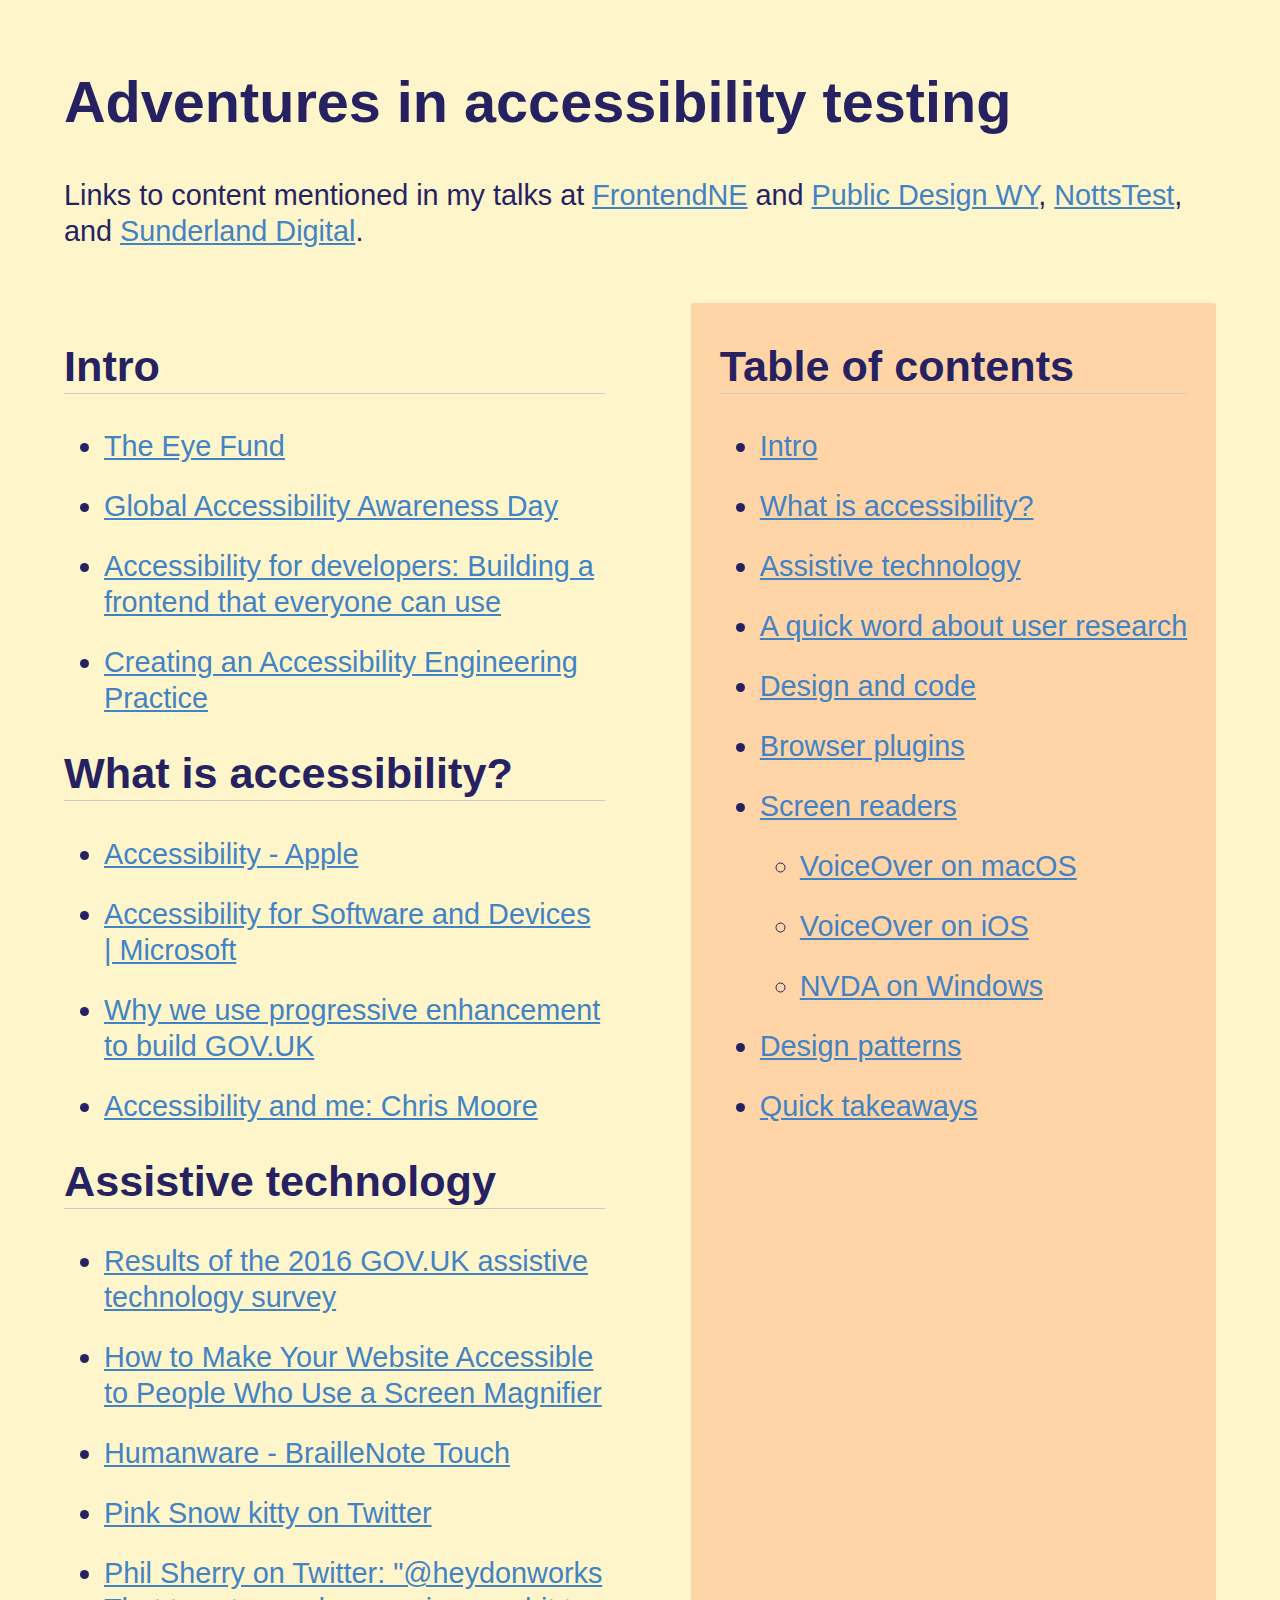
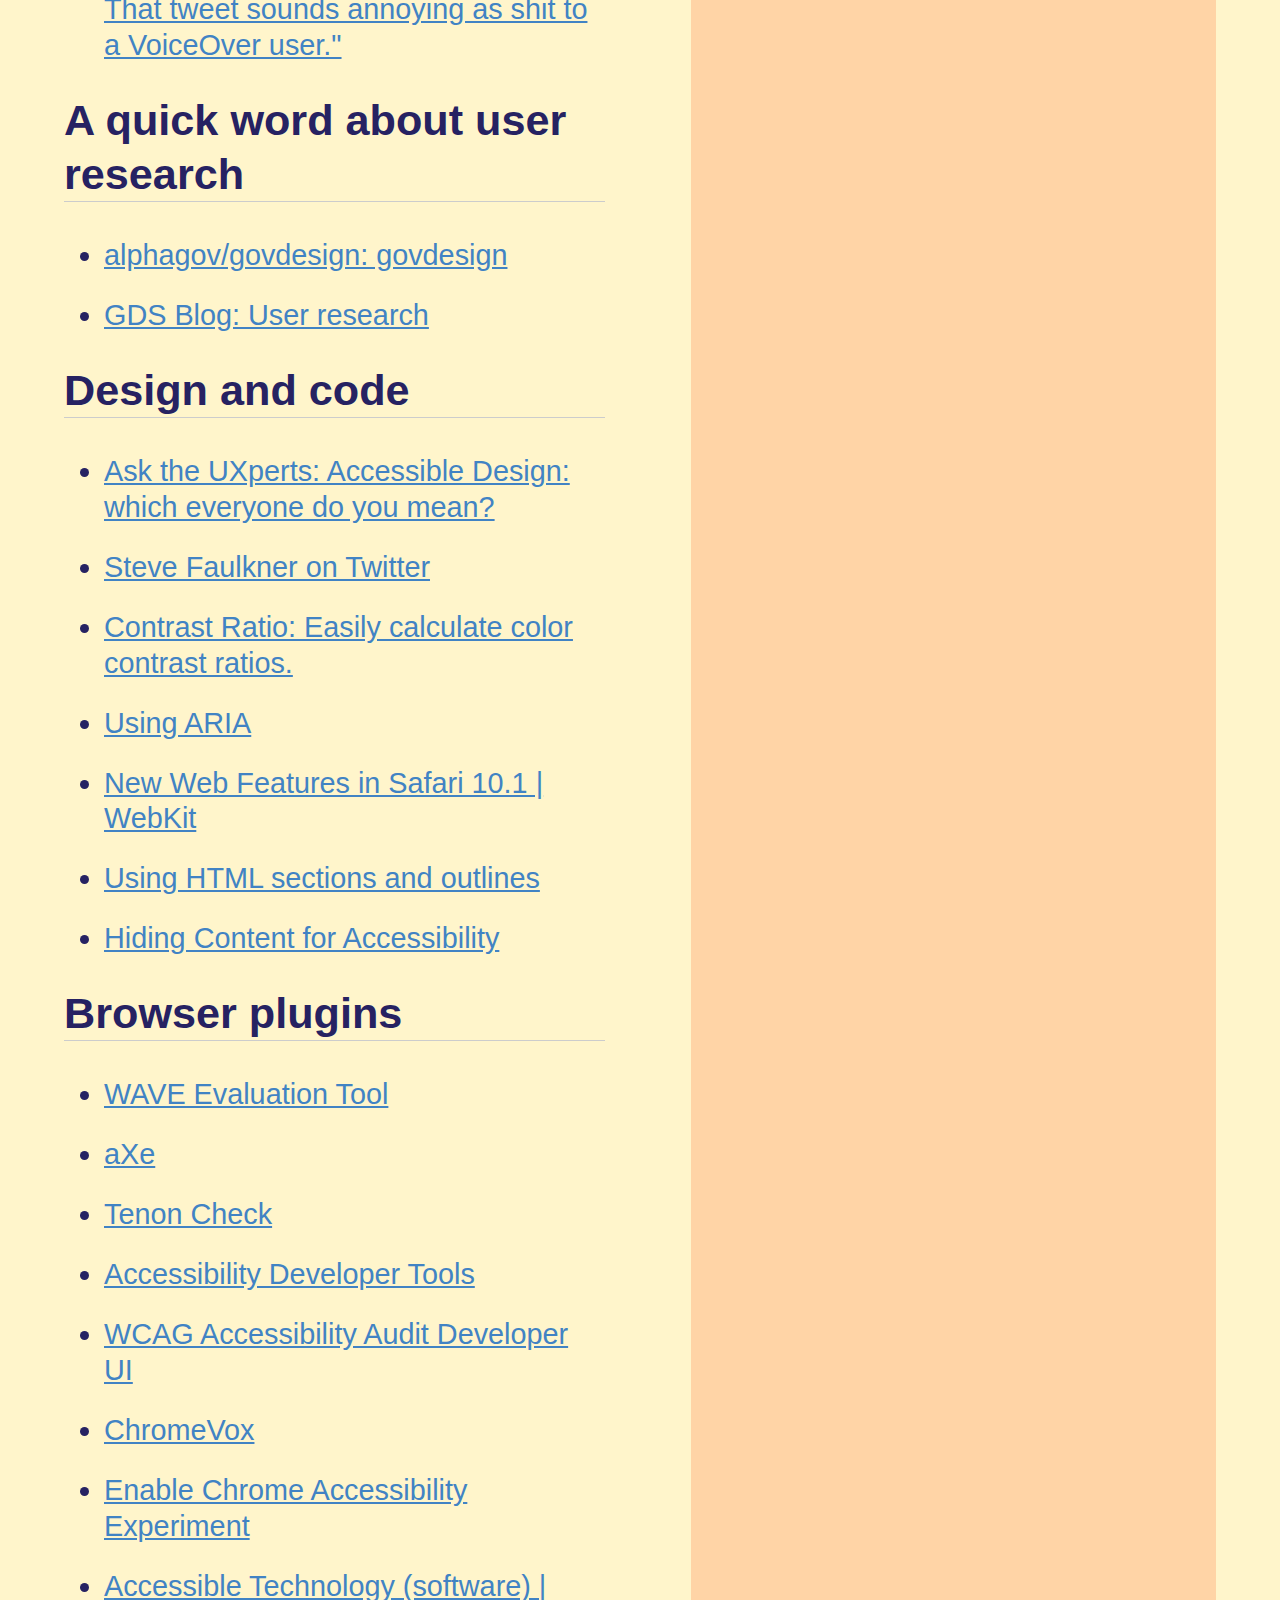
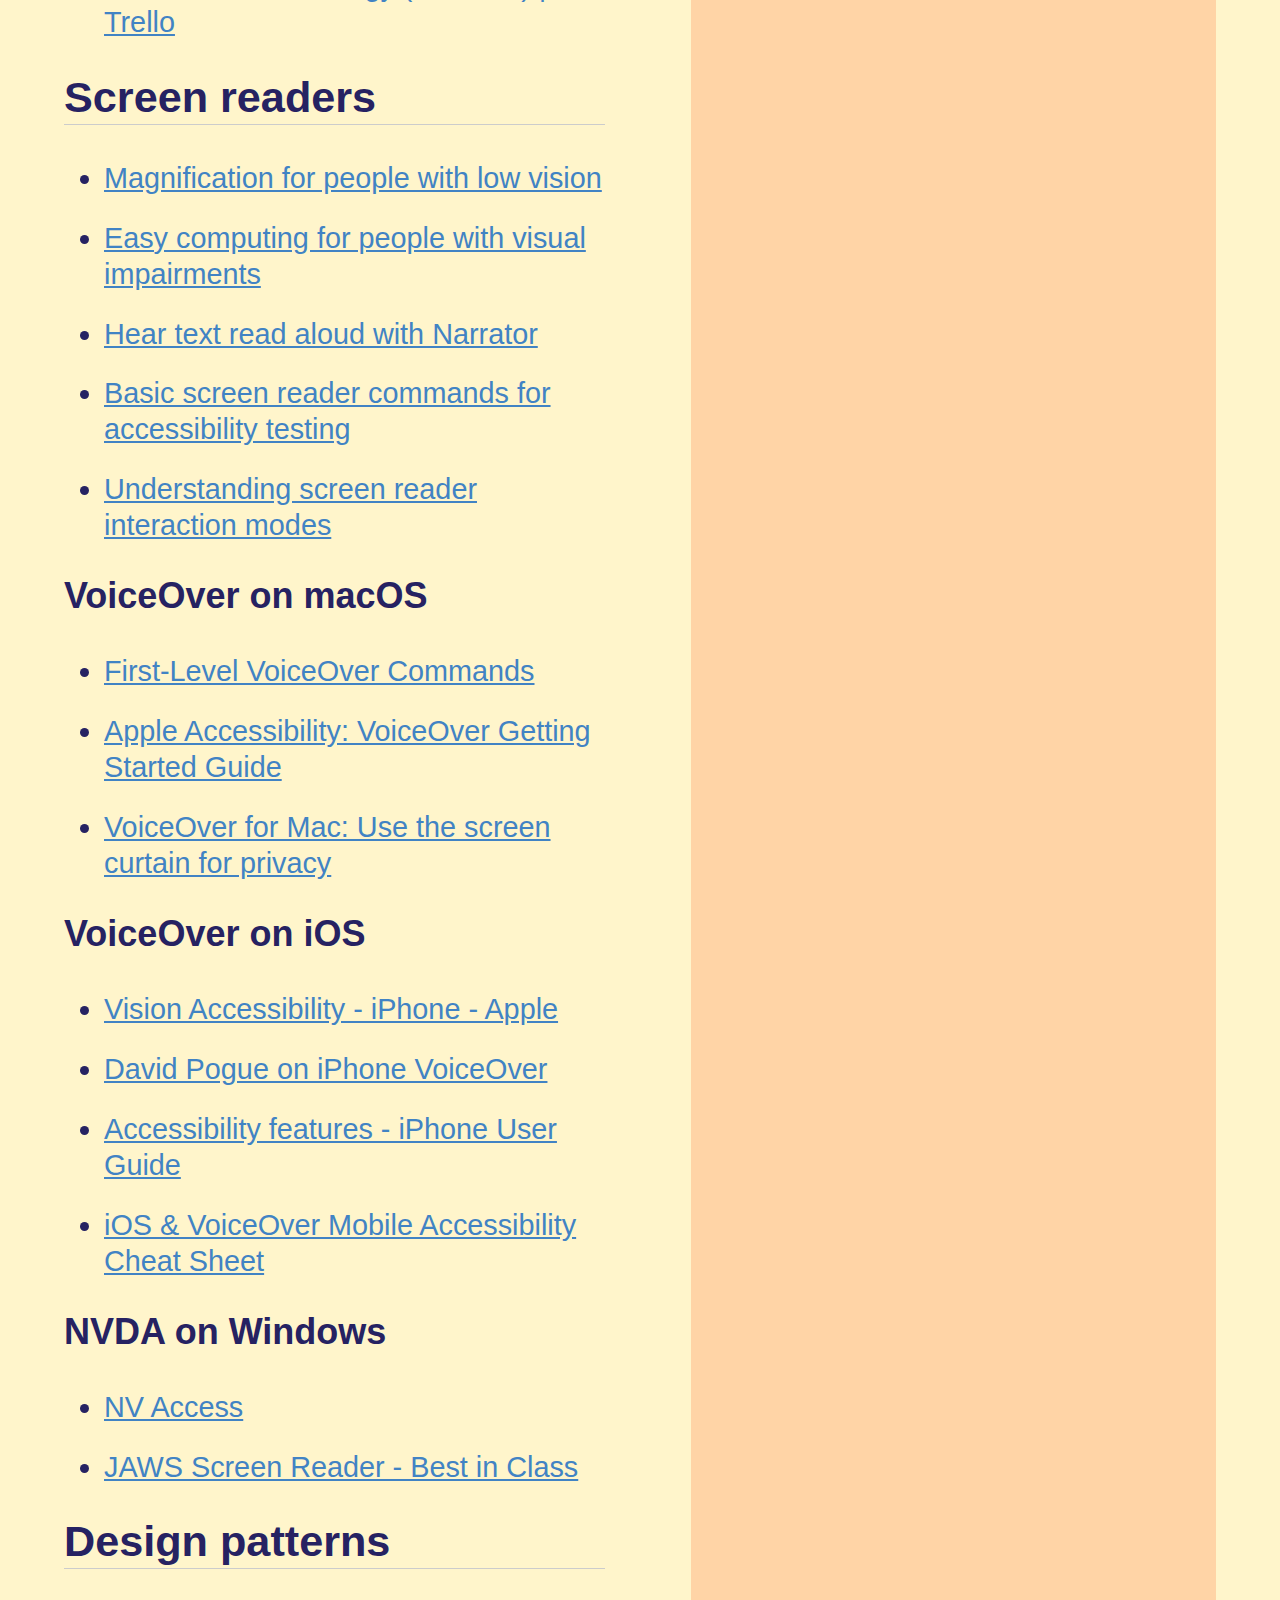
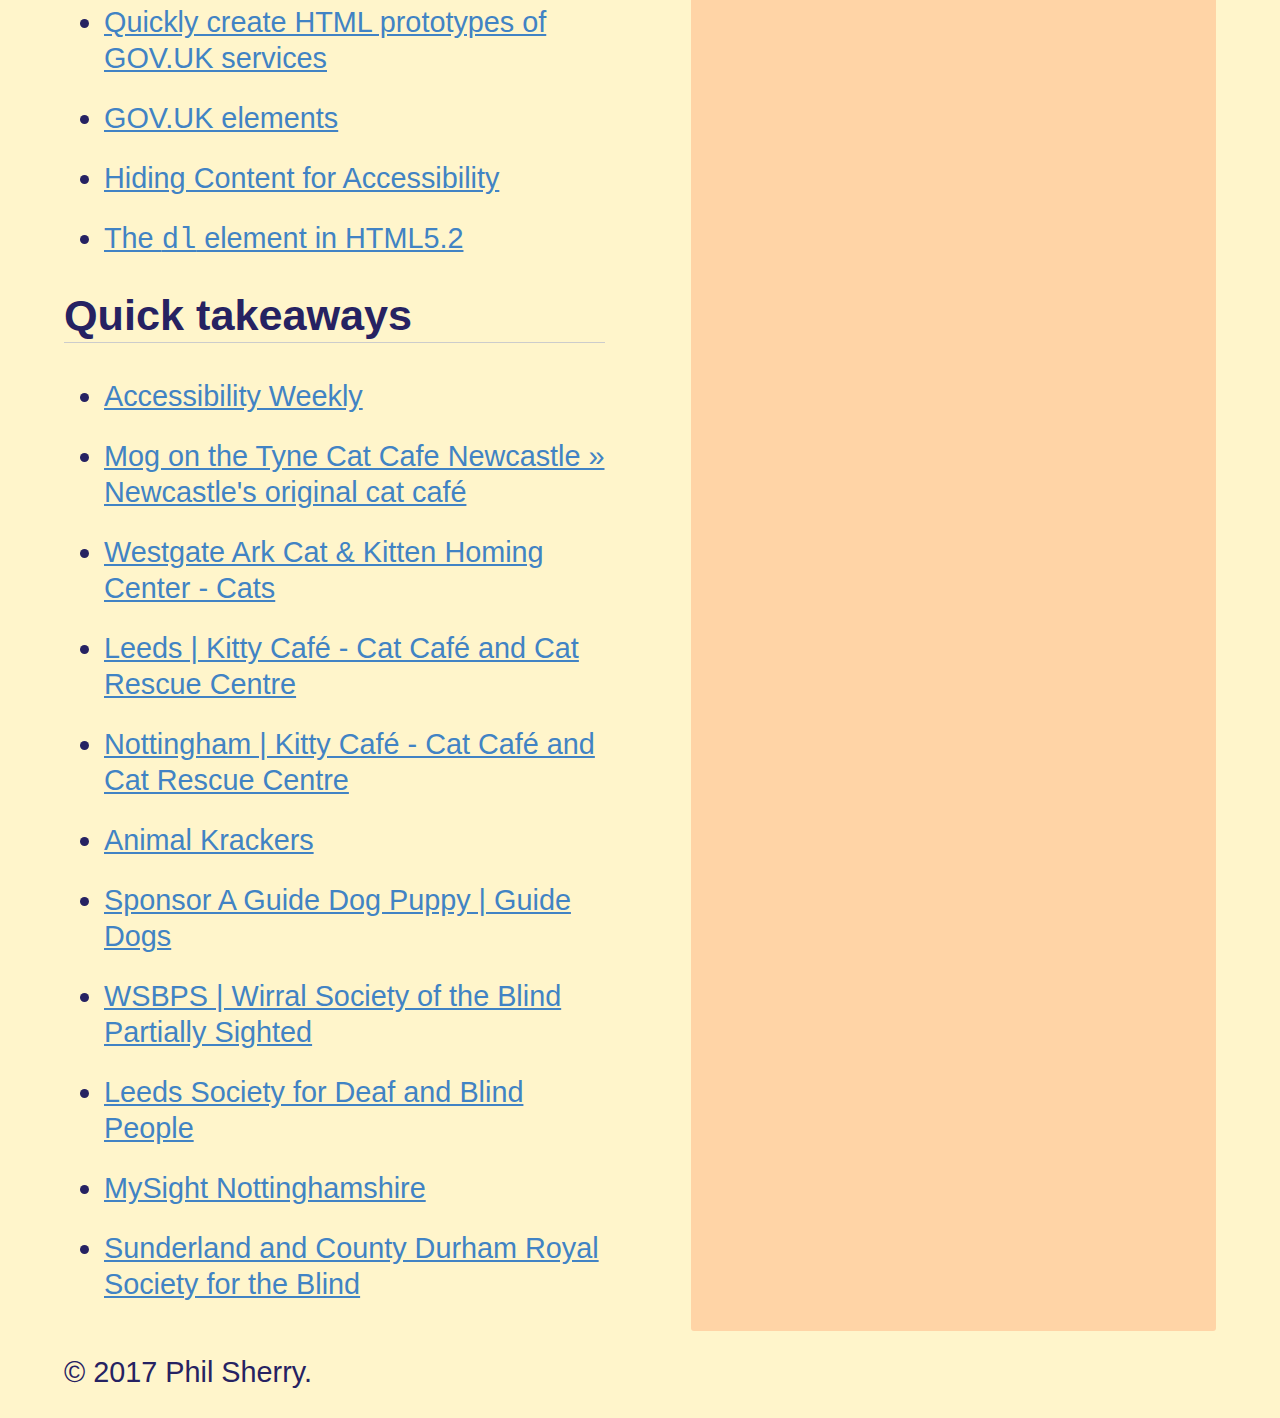
==== index.html @ 5dbc2674 "Localised links and updates;" ====
<!DOCTYPE html>
<html>

<head>
    <meta charset="utf-8" />
    <meta name="viewport" content="width=device-width, initial-scale=1.0, user-scalable=yes" />
    <title>Adventures in accessibility testing :: #a11yatFNE</title>
    <link rel="stylesheet" href="css/styles.css" />
</head>

<body>

    <a href="#content" class="visually-hidden">Skip to main content</a>

    <div class="wrapper">

        <header class="header">
            <h1>Adventures in accessibility testing</h1>

            <p>Links to content mentioned in my talks at <a href="https://frontendne.co.uk/events/2017-05-04">FrontendNE</a> and <a href="https://www.meetup.com//Public-Design-WY/events/239747499/?showDescription=true">Public Design WY</a>, <a href="https://www.meetup.com/ministry-of-testing-nottingham/events/240905457/">NottsTest</a>, and <a href="http://sunderlanddigital.com">Sunderland Digital</a>.</p>
        </header>

        <main id="content" class="content">

            <h2 id="toc-1">Intro</h2>
            <ul>
                <li><a href="http://eyefund.info/">The Eye Fund</a></li>
                <li><a href="http://www.globalaccessibilityawarenessday.org">Global Accessibility Awareness Day</a></li>
                <li><a href="https://frontendne.co.uk/talks/accessibility-for-developers-building-a-frontend-that-everyone-can-use">Accessibility for developers: Building a frontend that everyone can use</a></li>
                <li><a href="http://blog.danielna.com/2017/09/14/creating-an-accessibility-engineering-practice.html">Creating an Accessibility Engineering Practice</a></li>
            </ul>

            <h2 id="toc-2">What is accessibility?</h2>
            <ul>
                <li><a href="https://www.apple.com/accessibility/">Accessibility - Apple</a></li>
                <li><a href="https://www.microsoft.com/en-us/accessibility">Accessibility for Software and Devices | Microsoft</a></li>
                <li><a href="https://gdstechnology.blog.gov.uk/2016/09/19/why-we-use-progressive-enhancement-to-build-gov-uk/">Why we use progressive enhancement to build GOV.UK</a></li>
                <li><a href="https://accessibility.blog.gov.uk/2016/07/01/accessibility-and-me-chris-moore/">Accessibility and me: Chris Moore</a></li>
            </ul>

            <h2 id="toc-3">Assistive technology</h2>
            <ul>
                <li><a href="https://accessibility.blog.gov.uk/2016/11/01/results-of-the-2016-gov-uk-assistive-technology-survey/">Results of the 2016 GOV.UK assistive technology survey</a></li>
                <li><a href="https://dev.to/_bigblind/how-to-make-your-website-accessible-to-people-who-use-a-screen-magnifier">How to Make Your Website Accessible to People Who Use a Screen Magnifier</a></li>
                <li><a href="http://humanware.com/microsite/bntouch/">Humanware - BrailleNote Touch</a></li>
                <li><a href="https://twitter.com/HugoThePinkCat/status/846763206806847489">Pink Snow kitty on Twitter</a></li>
                <li><a href="https://twitter.com/nonswearyphil/status/896315680571641856">Phil Sherry on Twitter: "@heydonworks That tweet sounds annoying as shit to a VoiceOver user."</a></li>
            </ul>

            <h2 id="toc-4">A quick word about user research</h2>
            <ul>
                <li><a href="https://github.com/alphagov/govdesign">alphagov/govdesign: govdesign</a></li>
                <li><a href="https://userresearch.blog.gov.uk">GDS Blog: User research</a></li>
            </ul>

            <h2 id="toc-5">Design and code</h2>
            <ul>
                <li><a href="http://uxmastery.com/transcript-ask-uxperts-accessible-design-everyone-mean-derek-featherstone/">Ask the UXperts: Accessible Design: which everyone do you mean?</a></li>
                <li><a href="https://twitter.com/stevefaulkner/status/851676804058427393">Steve Faulkner on Twitter</a></li>
                <li><a href="https://leaverou.github.io/contrast-ratio/">Contrast Ratio: Easily calculate color contrast ratios.</a></li>
                <li><a href="https://w3c.github.io/using-aria/">Using ARIA</a></li>
                <li><a href="https://webkit.org/blog/7477/new-web-features-in-safari-10-1/">New Web Features in Safari 10.1 | WebKit</a></li>
                <li><a href="https://developer.mozilla.org/en-US/docs/Web/Guide/HTML/Using_HTML_sections_and_outlines">Using HTML sections and outlines</a></li>
                <li><a href="https://snook.ca/archives/html_and_css/hiding-content-for-accessibility">Hiding Content for Accessibility</a></li>
            </ul>

            <h2 id="toc-6">Browser plugins</h2>
            <ul>
                <li><a href="https://chrome.google.com/webstore/detail/wave-evaluation-tool/jbbplnpkjmmeebjpijfedlgcdilocofh?hl=en-GB">WAVE Evaluation Tool</a></li>
                <li><a href="https://chrome.google.com/webstore/detail/axe/lhdoppojpmngadmnindnejefpokejbdd?hl=en-GB">aXe</a></li>
                <li><a href="https://chrome.google.com/webstore/detail/tenon-check/bmibjbhkgepmnehjfhjaalkikngikhgj?hl=en-GB">Tenon Check</a></li>
                <li><a href="https://chrome.google.com/webstore/detail/accessibility-developer-t/fpkknkljclfencbdbgkenhalefipecmb?hl=en-GB">Accessibility Developer Tools</a></li>
                <li><a href="https://chrome.google.com/webstore/detail/wcag-accessibility-audit/kpfleokokmllclahndmochhenmhncoej?hl=en-GB">WCAG Accessibility Audit Developer UI</a></li>
                <li><a href="https://chrome.google.com/webstore/detail/chromevox/kgejglhpjiefppelpmljglcjbhoiplfn?hl=en-GB">ChromeVox</a></li>
                <li><a href="https://gist.github.com/marcysutton/0a42f815878c159517a55e6652e3b23a">Enable Chrome Accessibility Experiment</a></li>
                <li><a href="https://trello.com/b/rirGA3kZ/accessible-technology-software">Accessible Technology (software) | Trello</a></li>
            </ul>

            <h2 id="toc-7">Screen readers</h2>
            <ul>
                <li><a href="https://yourdolphin.com/products?id=1">Magnification for people with low vision</a></li>
                <li><a href="https://yourdolphin.com/products?id=2">Easy computing for people with visual impairments</a></li>
                <li><a href="https://support.microsoft.com/en-us/help/17173/windows-10-hear-text-read-aloud">Hear text read aloud with Narrator</a></li>
                <li><a href="https://www.paciellogroup.com/blog/2015/01/basic-screen-reader-commands-for-accessibility-testing/">Basic screen reader commands for accessibility testing</a></li>
                <li><a href="http://tink.uk/understanding-screen-reader-interaction-modes/">Understanding screen reader interaction modes</a></li>
            </ul>

            <h3 id="toc-8">VoiceOver on macOS</h3>
            <ul>
                <li><a href="https://help.apple.com/voiceover/vo/en/VOKeysColor_1.html">First-Level VoiceOver Commands</a></li>
                <li><a href="http://www.apple.com/voiceover/info/guide/">Apple Accessibility: VoiceOver Getting Started Guide</a></li>
                <li><a href="https://support.apple.com/kb/PH22526?viewlocale=en_GB&locale=en_GB">VoiceOver for Mac: Use the screen curtain for privacy</a></li>
            </ul>

            <h3 id="toc-9">VoiceOver on iOS</h3>
            <ul>
                <li><a href="https://www.apple.com/accessibility/iphone/vision/">Vision Accessibility - iPhone - Apple</a></li>
                <li><a href="http://finance.yahoo.com/news/david-pogue-on-iphone-voiceover-163733668.html">David Pogue on iPhone VoiceOver</a></li>
                <li><a href="http://help.apple.com/iphone/10/#/iph3e2e4367">Accessibility features - iPhone User Guide</a></li>
                <li><a href="http://pauljadam.com/demos/iosvocheatsheet.html">iOS & VoiceOver Mobile Accessibility Cheat Sheet</a></li>
            </ul>

            <h3 id="toc-10">NVDA on Windows</h3>
            <ul>
                <li><a href="https://www.nvaccess.org">NV Access</a></li>
                <li><a href="http://www.freedomscientific.com/Products/Blindness/JAWS">JAWS Screen Reader - Best in Class</a></li>
            </ul>

            <h2 id="toc-11">Design patterns</h2>
            <ul>
                <li><a href="https://github.com/alphagov/govuk_prototype_kit">Quickly create HTML prototypes of GOV.UK services</a></li>
                <li><a href="https://govuk-elements.herokuapp.com">GOV.UK elements</a></li>
                <li><a href="https://snook.ca/archives/html-and-css/hiding-content-for-accessibility">Hiding Content for Accessibility</a></li>
                <li><a href="http://w3c.github.io/html/grouping-content.html#the-dl-element">The <code>dl</code> element in HTML5.2</a></li>
            </ul>

            <h2 id="toc-12">Quick takeaways</h2>
            <ul>
                <li><a href="http://a11yweekly.com">Accessibility Weekly</a></li>
                <li><a href="http://mogonthetyne.com">Mog on the Tyne Cat Cafe Newcastle » Newcastle's original cat café</a></li>
                <li><a href="http://www.westgateark.org.uk">Westgate Ark Cat & Kitten Homing Center - Cats</a></li>
                <li><a href="https://kittycafe.co.uk/cafe/leeds/">Leeds | Kitty Café - Cat Café and Cat Rescue Centre</a></li>
                <li><a href="https://kittycafe.co.uk/cafe/nottingham/">Nottingham | Kitty Café - Cat Café and Cat Rescue Centre</a></li>
                <li><a href="http://www.animalkrackers.co.uk">Animal Krackers</a></li>
                <li><a href="http://sponsorapuppy.org.uk">Sponsor A Guide Dog Puppy | Guide Dogs</a></li>
                <li><a href="http://wirralsociety.org.uk">WSBPS | Wirral Society of the Blind Partially Sighted</a></li>
                <li><a href="http://www.lsdbp.org">Leeds Society for Deaf and Blind People</a></li>
                <li><a href="http://www.mysightnotts.org.uk">MySight Nottinghamshire</a></li>
                <li><a href="http://sundrsb.org.uk/">Sunderland and County Durham Royal Society for the Blind</a></li>
            </ul>
        </main>

        <nav class="nav">
            <h2>Table of contents</h2>
            <ul>
                <li><a href="#toc-1">Intro</a></li>
                <li><a href="#toc-2">What is accessibility?</a></li>
                <li><a href="#toc-3">Assistive technology</a></li>
                <li><a href="#toc-4">A quick word about user research</a></li>
                <li><a href="#toc-5">Design and code</a></li>
                <li><a href="#toc-6">Browser plugins</a></li>
                <li><a href="#toc-7">Screen readers</a>
                    <ul>
                        <li><a href="#toc-8">VoiceOver on macOS</a></li>
                        <li><a href="#toc-9">VoiceOver on iOS</a></li>
                        <li><a href="#toc-10">NVDA on Windows</a></li>
                    </ul>
                </li>
                <li><a href="#toc-11">Design patterns</a></li>
                <li><a href="#toc-12">Quick takeaways</a></li>
            </ul>
        </nav>

        <footer class="footer">
            &copy; 2017 Phil Sherry.
        </footer>

    </div>

</body>

</html>
---- css/styles.css ----
body {
    background-color: #fff5cb;
    color: #262262;
    font-family: Helvetica, arial, sans-serif;
    font-size: calc(1em + 1vw);
    line-height: 1.25;
    margin: 1em auto;
    width: 90%;
}

body * + * {
    margin-top: 1.5rem;
}

a {
    color: #4183C4;
}

h1,
h2,
h3,
h4,
h5,
h6 {
    -webkit-font-smoothing: antialiased;
    cursor: text;
    font-weight: bold;
    padding: 0;
    position: relative;
}

h1 {
    font-size: 2em;
}

h2 {
    border-bottom: 1px solid #ccc;
    font-size: 1.5em;
}

h3 {
    font-size: 1.25em;
}

h4,
h5,
h6 {
    color: #777;
    font-size: 1.25em;
}

.visually-hidden {
    border: 0;
    clip: rect(0 0 0 0);
    height: 1px;
    margin: -1px;
    overflow: hidden;
    padding: 0;
    position: absolute;
    width: 1px;
}

.visually-hidden:active,
.visually-hidden:focus {
    clip: auto;
    color: #0b0c0c;
    height: auto;
    margin: 0;
    overflow: visible;
    width: auto;
}

a:focus {
    background-color: #ffbf47;
    outline: 3px solid #ffbf47
}

.wrapper {
    display: grid;
    grid-column-gap: 3em;
    grid-template-columns: 1fr;
    grid-template-areas:
        "header header header"
        "nav nav nav"
        "content content content"
        "footer  footer  footer";
}

.nav {
    background-color: #ffd4a6;
    border-radius: 3px;
    grid-area: nav;
    padding: 0 1em;
}

.content {
    grid-area: content;
}

.header {
    grid-area: header;
}

.footer {
    grid-area: footer;
}

@media all and (min-width: 60em) and (orientation: landscape) {
    .wrapper {
        grid-template-areas:
            "header header header"
            "content content nav"
            "footer  footer  footer";
    }
}
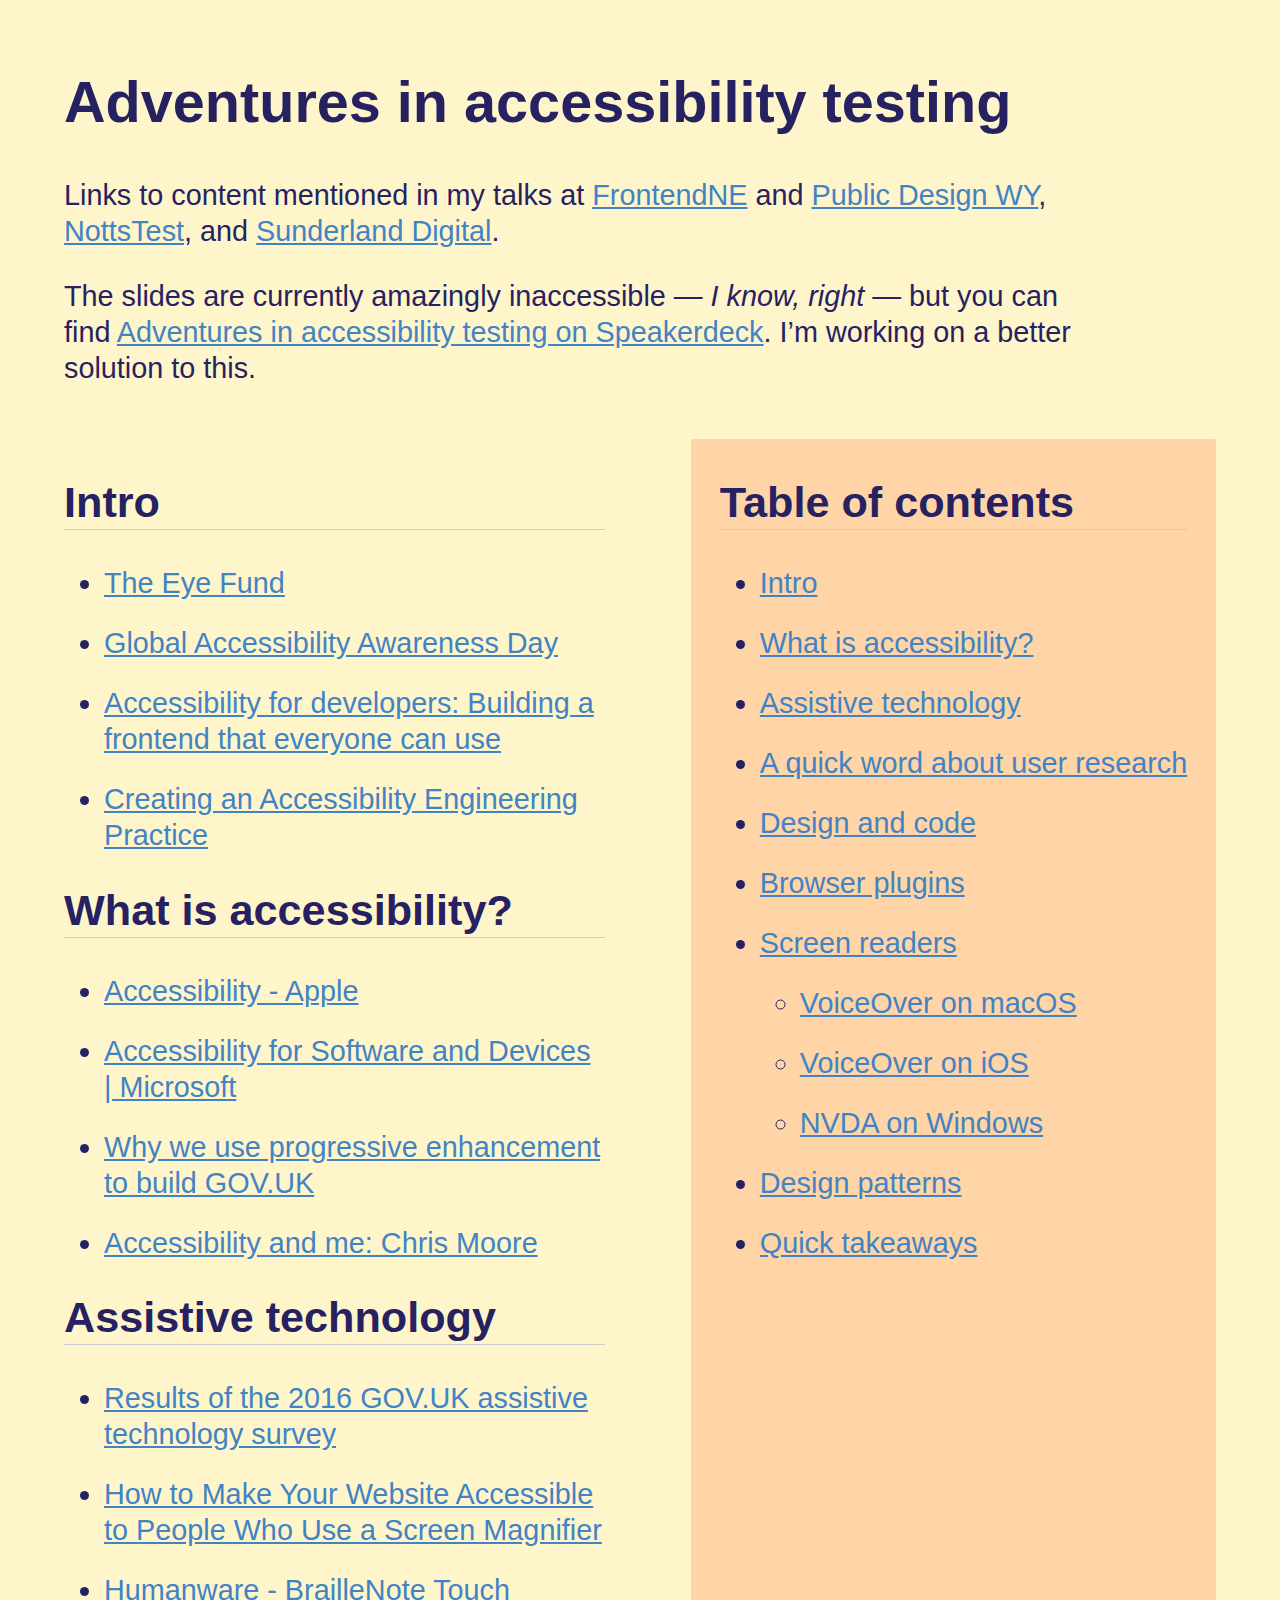
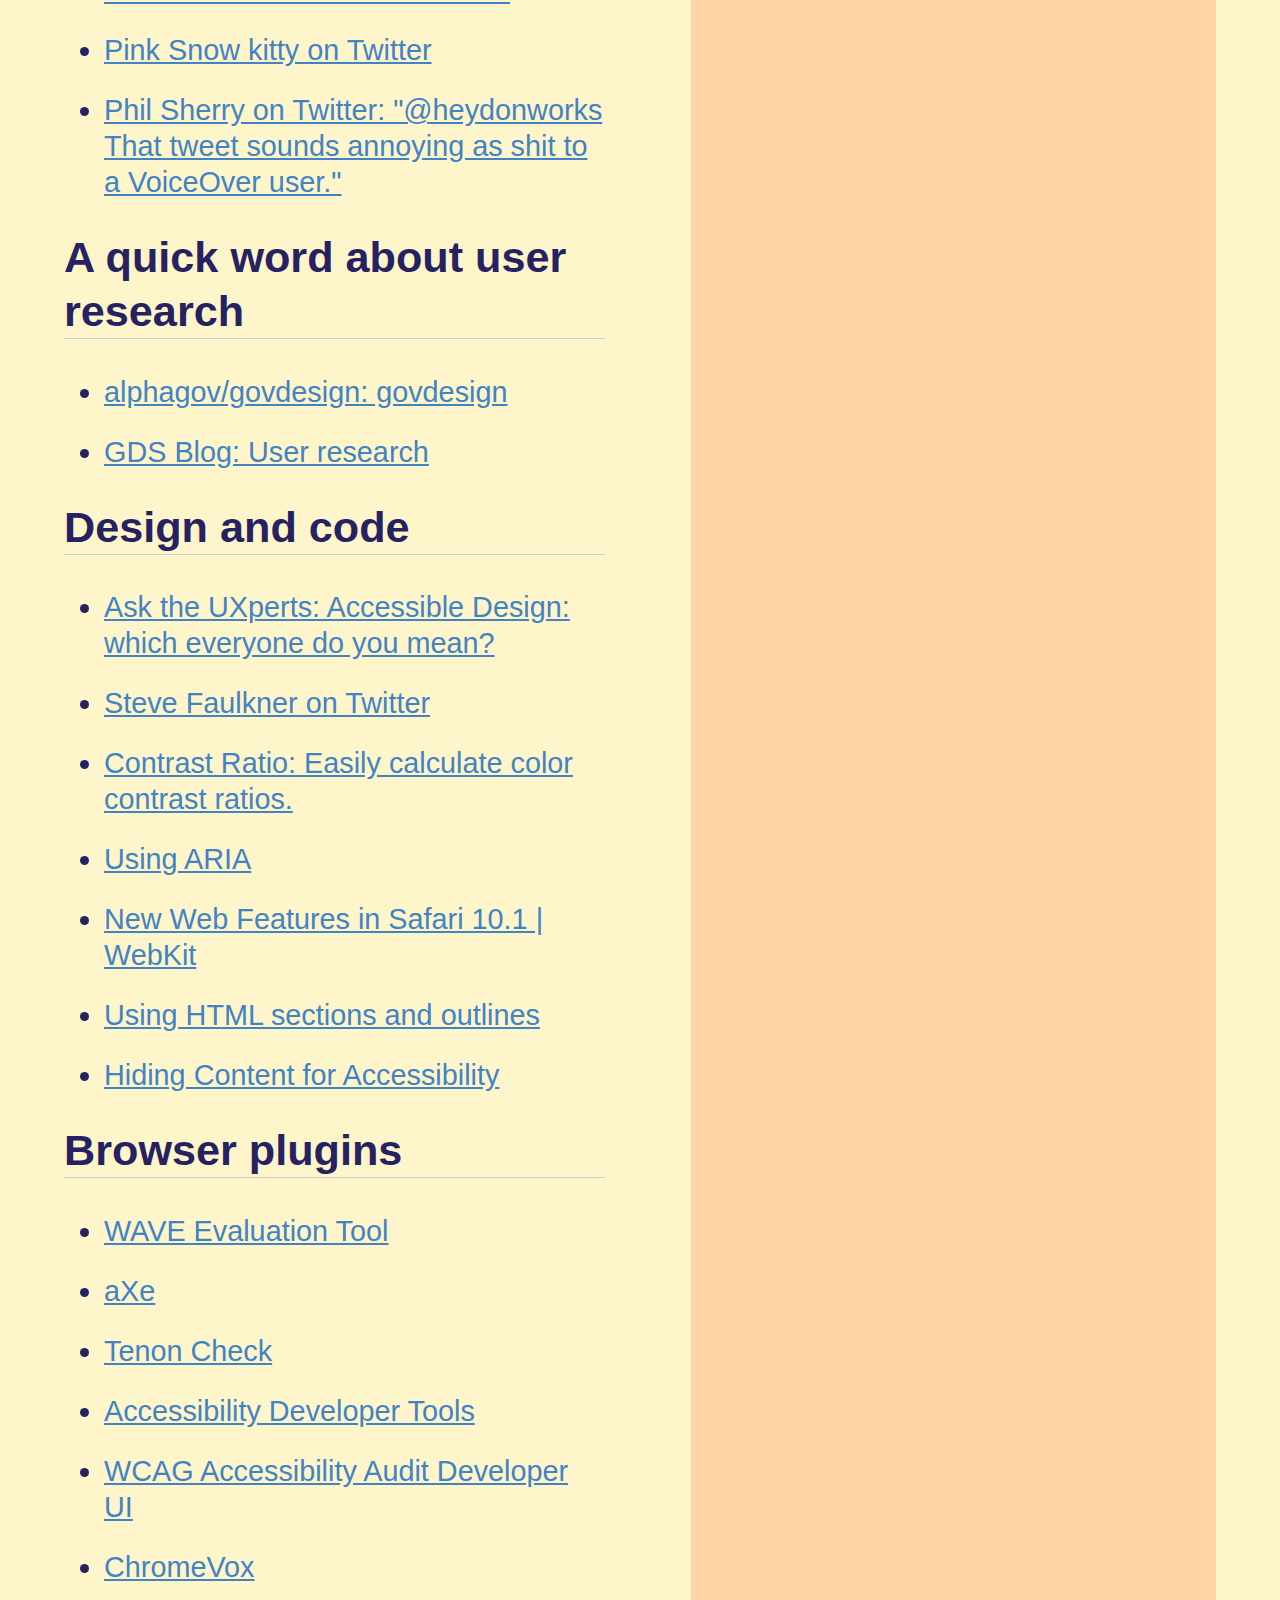
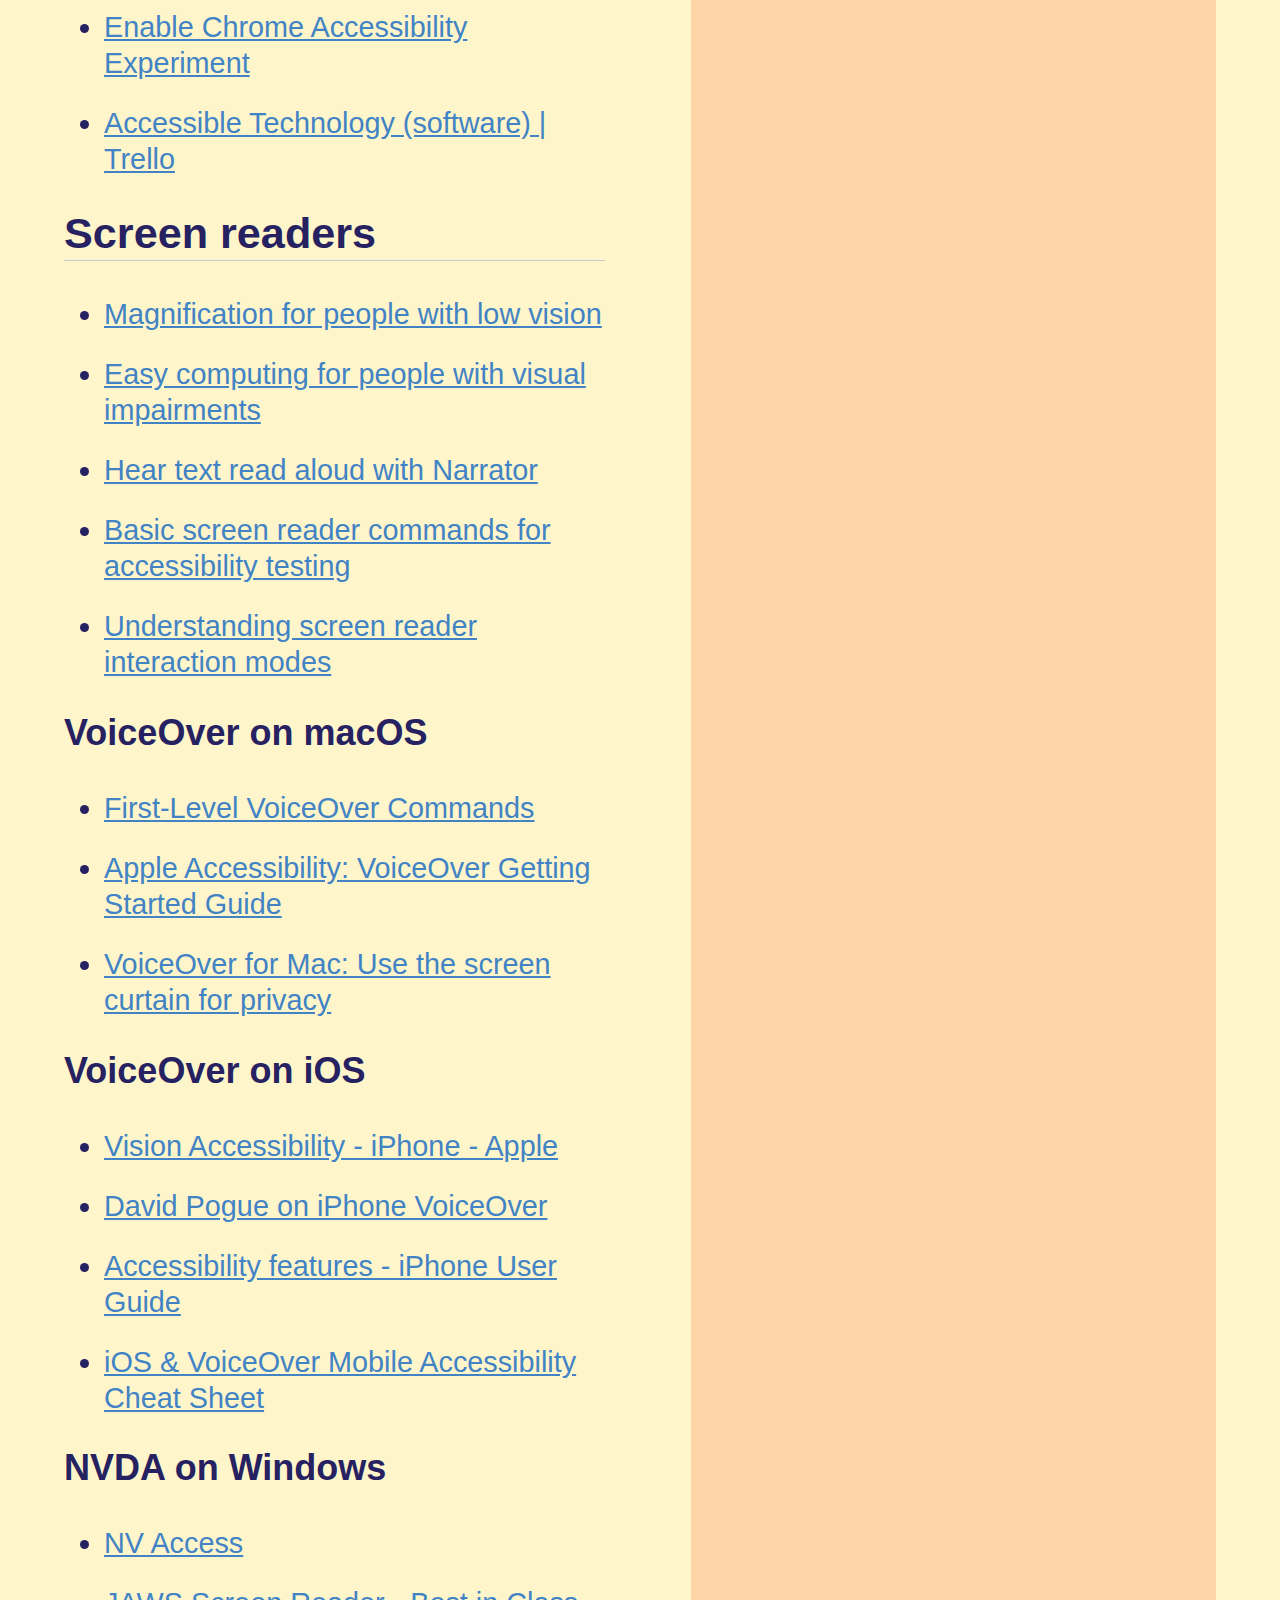
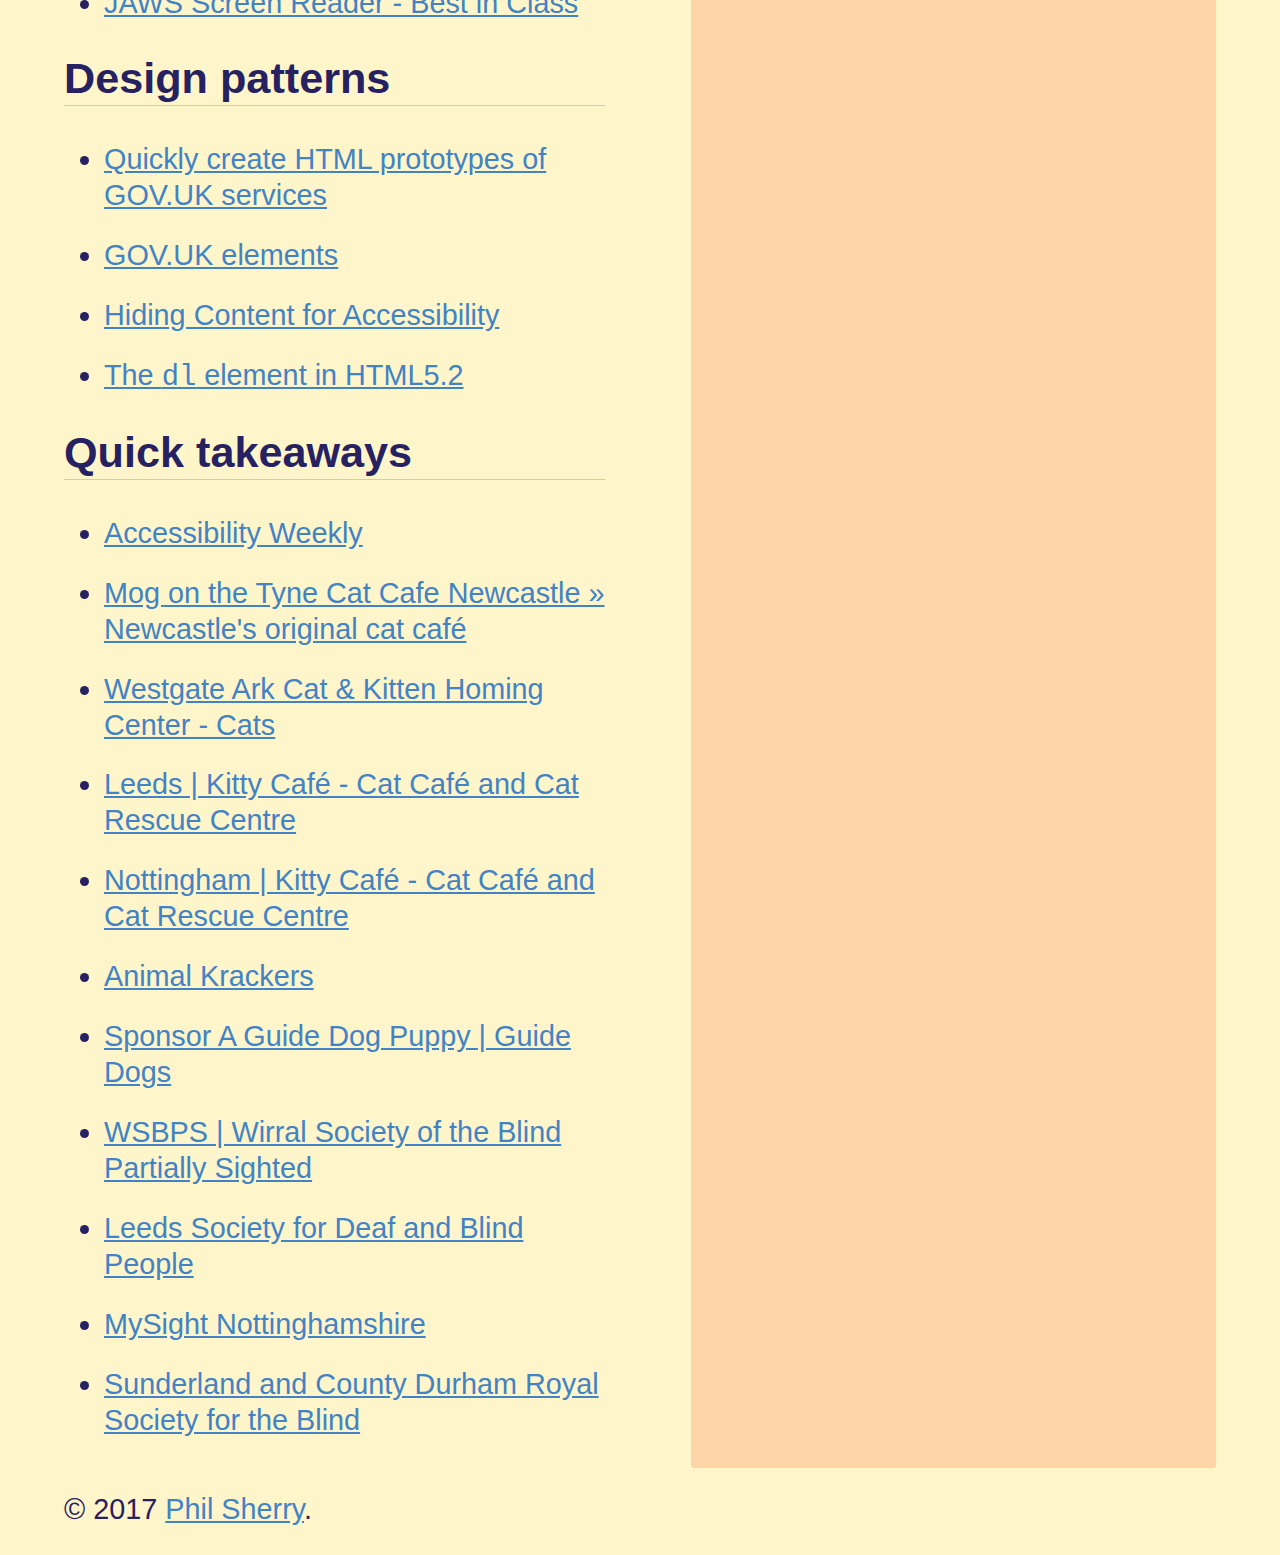
==== commit 170004bf: "Minor content changes; added character restraint to the header;" ====
--- a/index.html
+++ b/index.html
@@ -4,13 +4,14 @@
 <head>
     <meta charset="utf-8" />
     <meta name="viewport" content="width=device-width, initial-scale=1.0, user-scalable=yes" />
-    <title>Adventures in accessibility testing :: #a11yatFNE</title>
+    <title>Adventures in accessibility testing</title>
     <link rel="stylesheet" href="css/styles.css" />
 </head>
 
 <body>
 
     <a href="#content" class="visually-hidden">Skip to main content</a>
+    <a href="#navigation" class="visually-hidden">Skip to navigation</a>
 
     <div class="wrapper">
 
@@ -18,6 +19,7 @@
             <h1>Adventures in accessibility testing</h1>
 
             <p>Links to content mentioned in my talks at <a href="https://frontendne.co.uk/events/2017-05-04">FrontendNE</a> and <a href="https://www.meetup.com//Public-Design-WY/events/239747499/?showDescription=true">Public Design WY</a>, <a href="https://www.meetup.com/ministry-of-testing-nottingham/events/240905457/">NottsTest</a>, and <a href="http://sunderlanddigital.com">Sunderland Digital</a>.</p>
+            <p>The slides are currently amazingly inaccessible &mdash; <em>I know, right</em> &mdash; but you can find <a href="https://speakerdeck.com/frontendne/adventures-in-accessibility-testing">Adventures in accessibility testing on Speakerdeck</a>. I&#8217;m working on a better solution to this.</p>
         </header>
 
         <main id="content" class="content">
@@ -130,7 +132,7 @@
             </ul>
         </main>
 
-        <nav class="nav">
+        <nav id="navigation" class="nav">
             <h2>Table of contents</h2>
             <ul>
                 <li><a href="#toc-1">Intro</a></li>
@@ -152,7 +154,7 @@
         </nav>
 
         <footer class="footer">
-            &copy; 2017 Phil Sherry.
+            &copy; 2017 <a href="https://philsherry.com/">Phil Sherry</a>.
         </footer>
 
     </div>
--- a/css/styles.css
+++ b/css/styles.css
@@ -99,6 +99,7 @@
 
 .header {
     grid-area: header;
+    max-width: 65ch;
 }
 
 .footer {
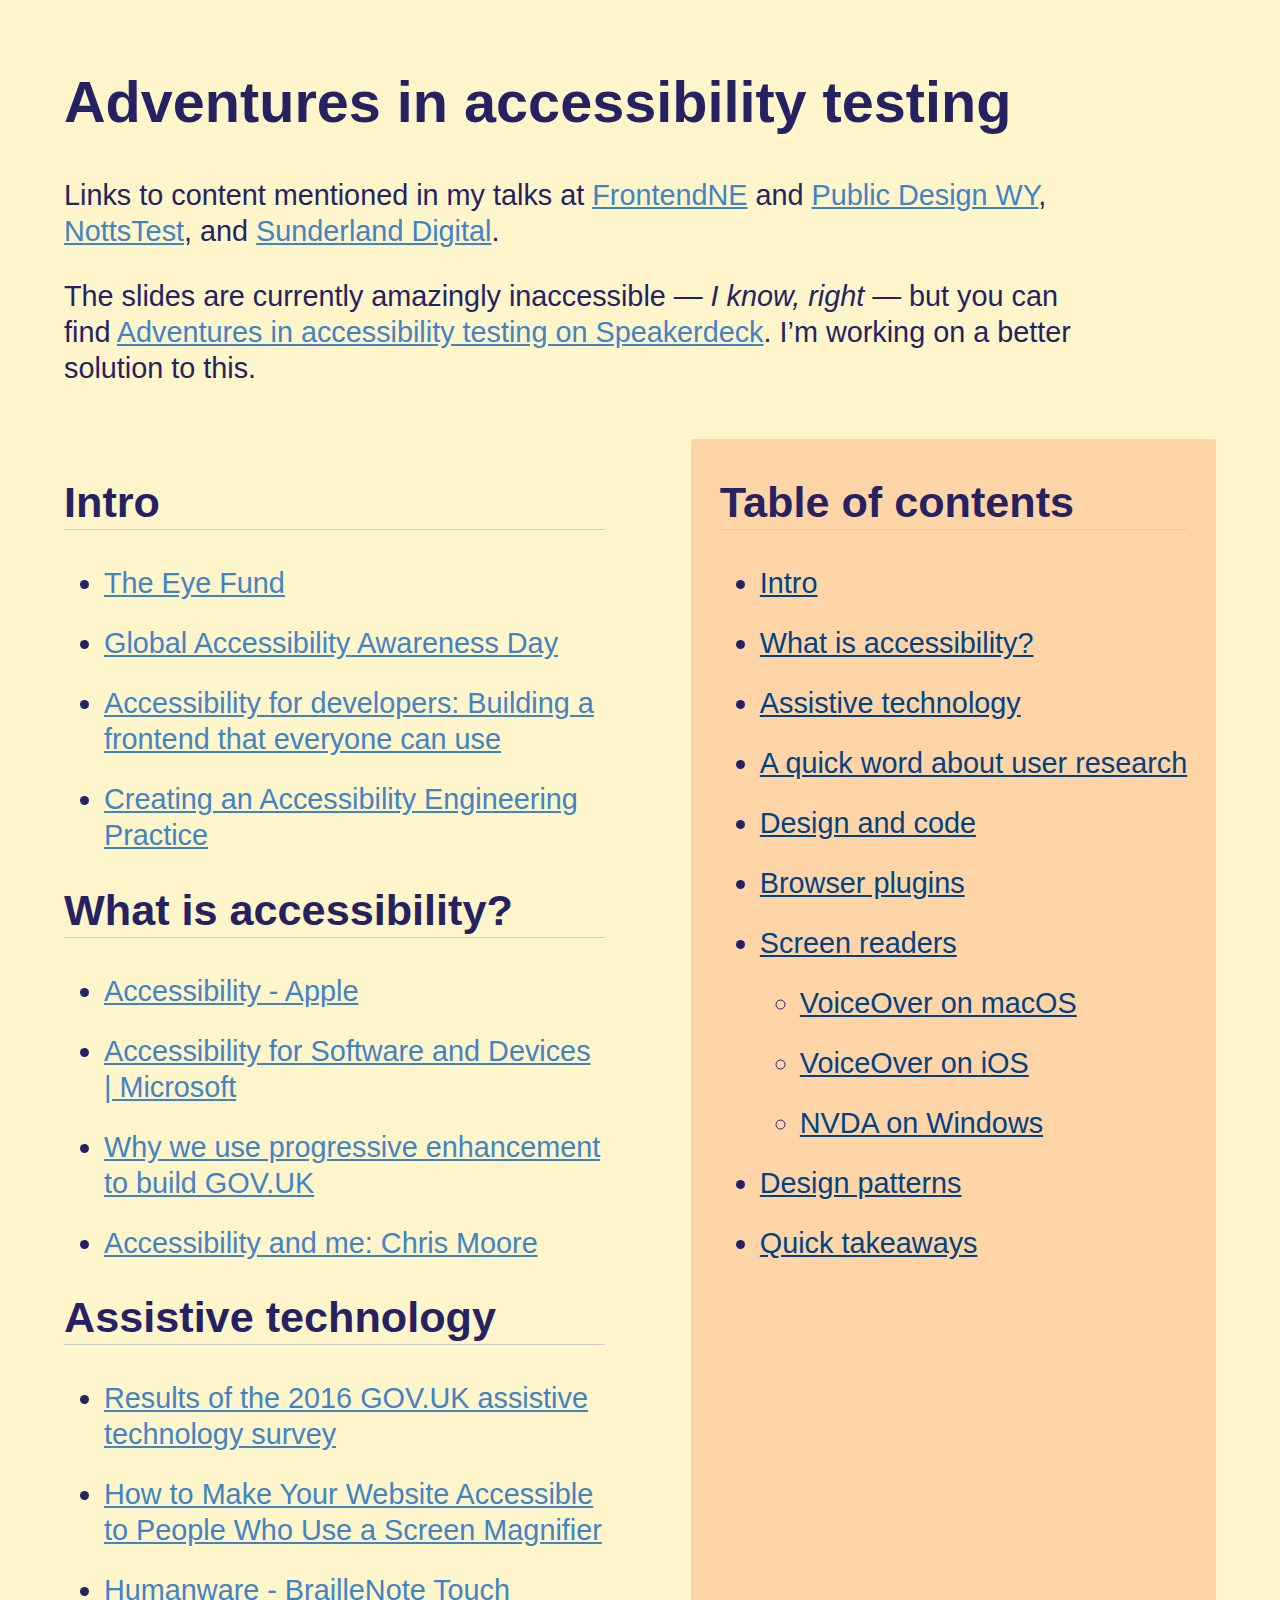
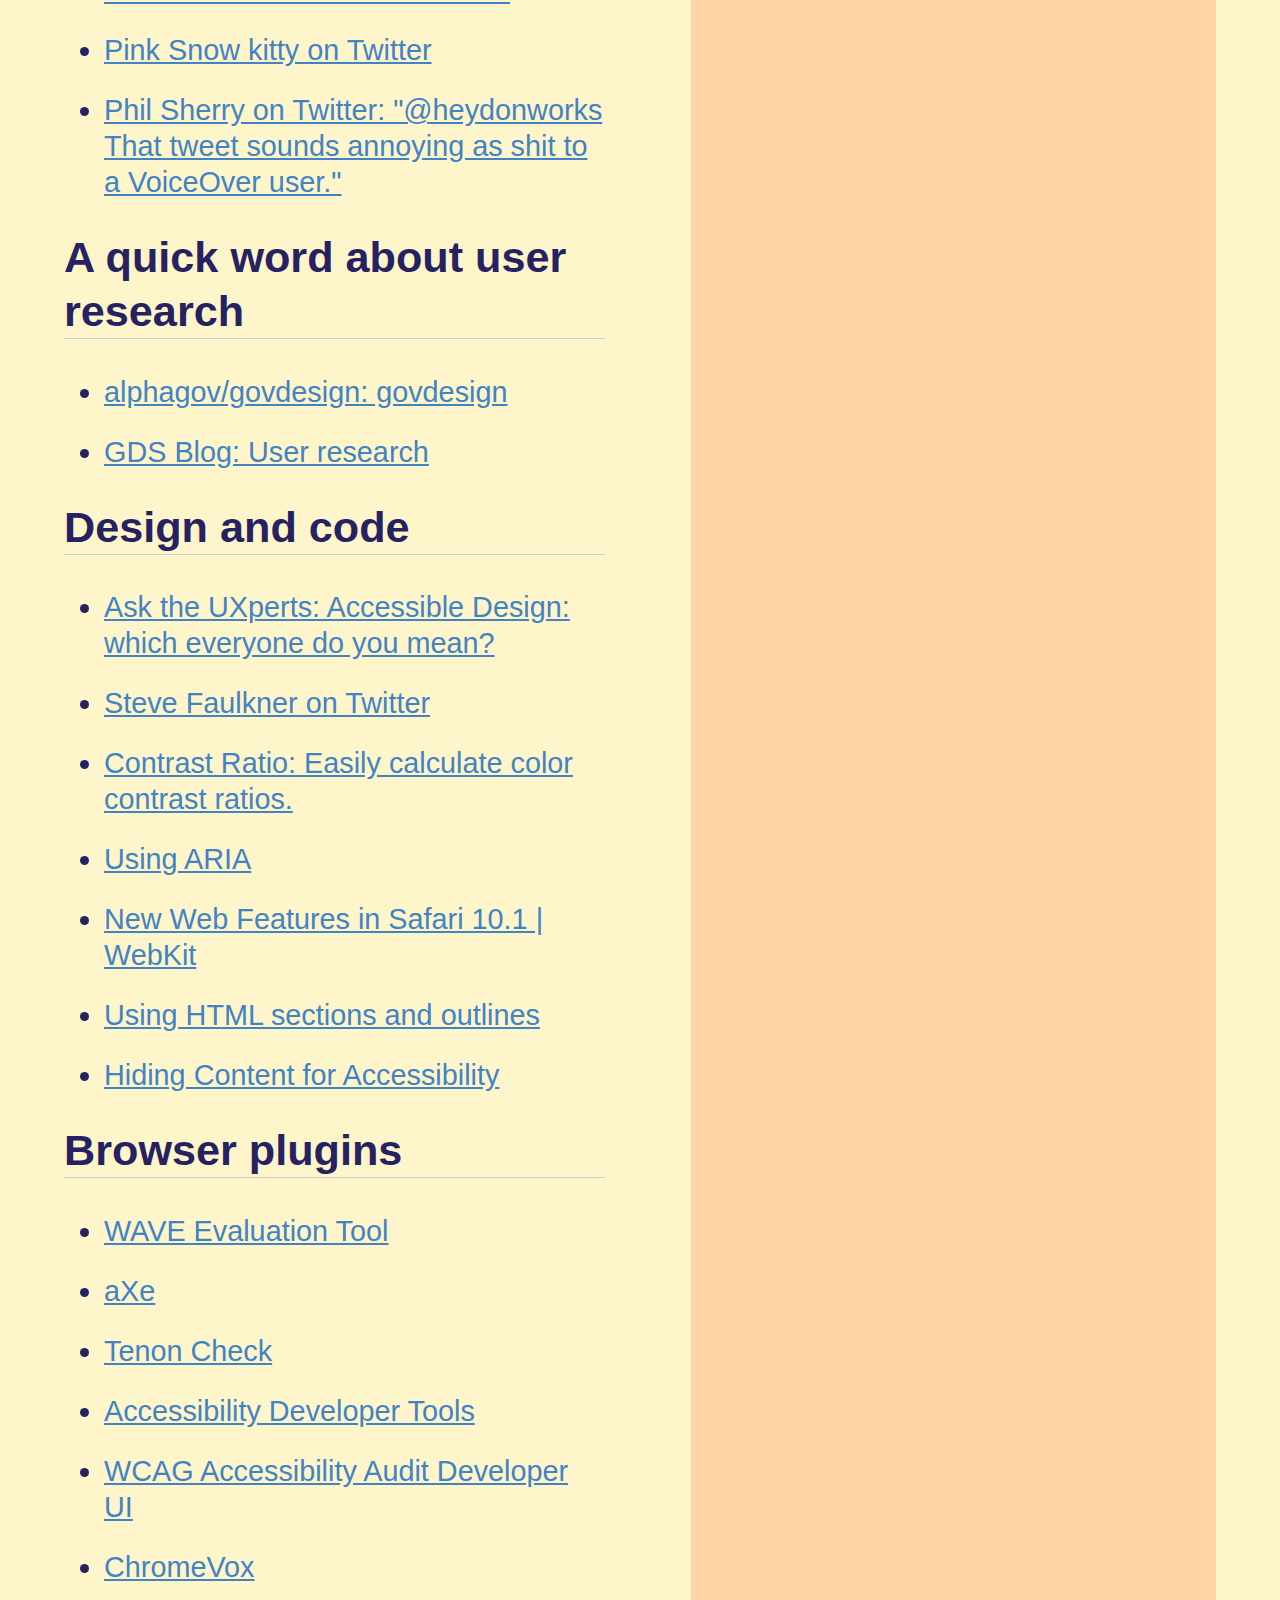
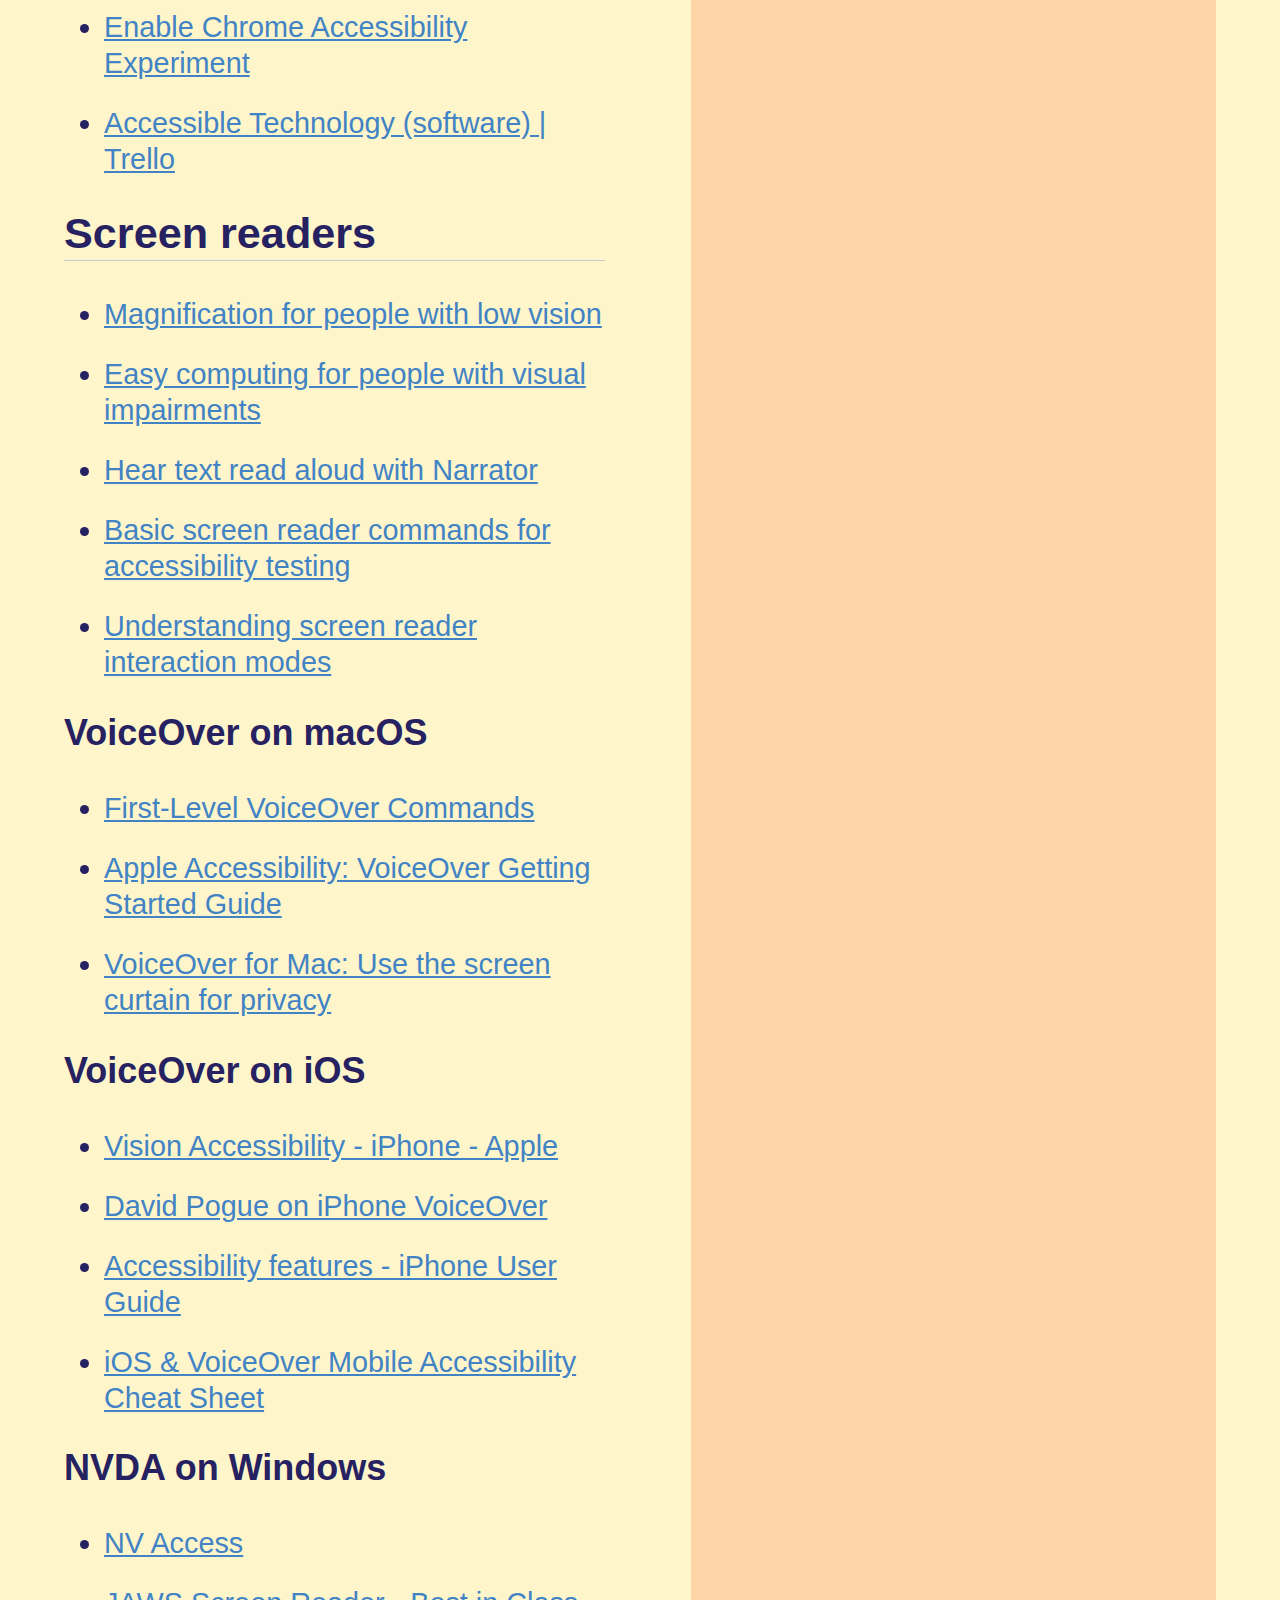
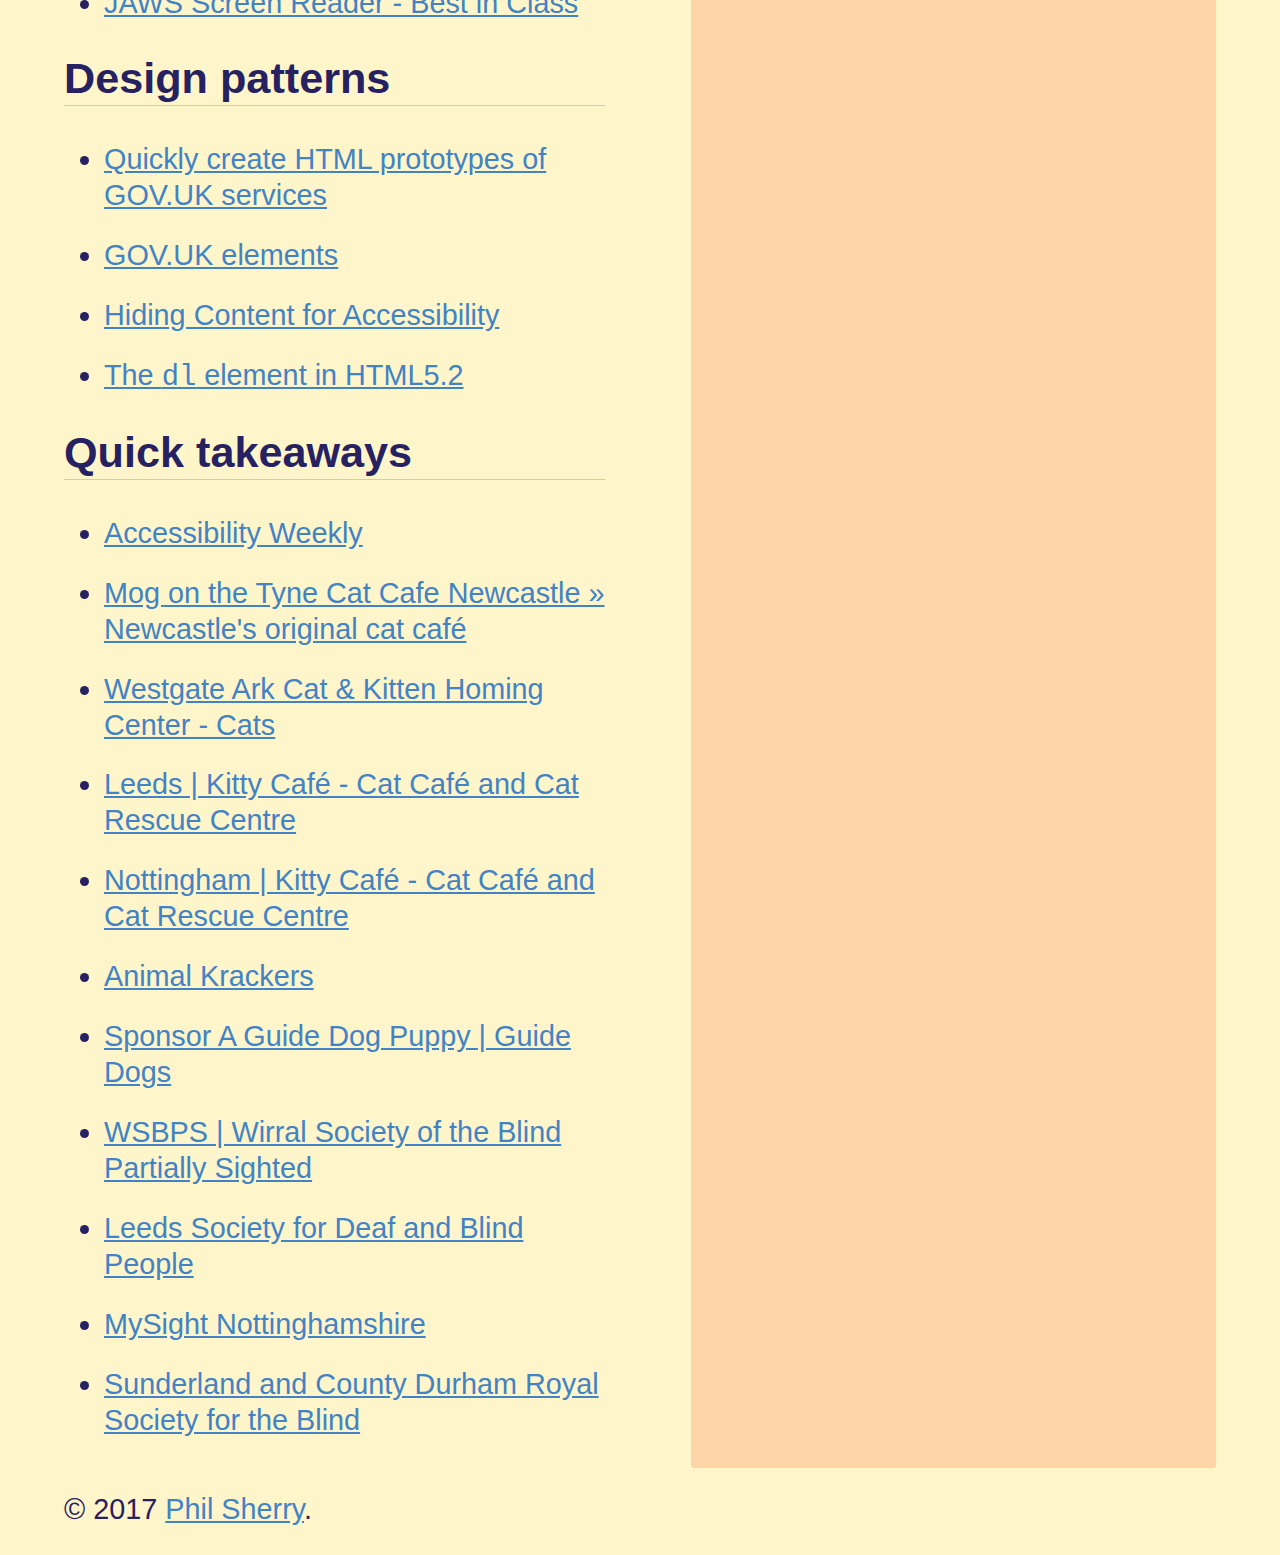
==== commit c6f03af7: "Added the missing `lang` (sigh) and bumped up the nav anchor colour;" ====
--- a/index.html
+++ b/index.html
@@ -1,5 +1,5 @@
 <!DOCTYPE html>
-<html>
+<html lang="en">
 
 <head>
     <meta charset="utf-8" />
--- a/css/styles.css
+++ b/css/styles.css
@@ -1,19 +1,23 @@
 body {
-    background-color: #fff5cb;
-    color: #262262;
-    font-family: Helvetica, arial, sans-serif;
-    font-size: calc(1em + 1vw);
-    line-height: 1.25;
-    margin: 1em auto;
-    width: 90%;
+  background-color: #fff5cb;
+  color: #262262;
+  font-family: Helvetica, arial, sans-serif;
+  font-size: calc(1em + 1vw);
+  line-height: 1.25;
+  margin: 1em auto;
+  width: 90%;
 }
 
-body * + * {
-    margin-top: 1.5rem;
+body *+* {
+  margin-top: 1.5rem;
 }
 
 a {
-    color: #4183C4;
+  color: #4183c4;
+}
+
+.nav a {
+  color: #004283;
 }
 
 h1,
@@ -22,95 +26,88 @@
 h4,
 h5,
 h6 {
-    -webkit-font-smoothing: antialiased;
-    cursor: text;
-    font-weight: bold;
-    padding: 0;
-    position: relative;
+  -webkit-font-smoothing: antialiased;
+  cursor: text;
+  font-weight: bold;
+  padding: 0;
+  position: relative;
 }
 
 h1 {
-    font-size: 2em;
+  font-size: 2em;
 }
 
 h2 {
-    border-bottom: 1px solid #ccc;
-    font-size: 1.5em;
+  border-bottom: 1px solid #ccc;
+  font-size: 1.5em;
 }
 
 h3 {
-    font-size: 1.25em;
+  font-size: 1.25em;
 }
 
 h4,
 h5,
 h6 {
-    color: #777;
-    font-size: 1.25em;
+  color: #777;
+  font-size: 1.25em;
 }
 
 .visually-hidden {
-    border: 0;
-    clip: rect(0 0 0 0);
-    height: 1px;
-    margin: -1px;
-    overflow: hidden;
-    padding: 0;
-    position: absolute;
-    width: 1px;
+  border: 0;
+  clip: rect(0 0 0 0);
+  height: 1px;
+  margin: -1px;
+  overflow: hidden;
+  padding: 0;
+  position: absolute;
+  width: 1px;
 }
 
 .visually-hidden:active,
 .visually-hidden:focus {
-    clip: auto;
-    color: #0b0c0c;
-    height: auto;
-    margin: 0;
-    overflow: visible;
-    width: auto;
+  clip: auto;
+  color: #0b0c0c;
+  height: auto;
+  margin: 0;
+  overflow: visible;
+  width: auto;
 }
 
 a:focus {
-    background-color: #ffbf47;
-    outline: 3px solid #ffbf47
+  background-color: #ffbf47;
+  outline: 3px solid #ffbf47
 }
 
 .wrapper {
-    display: grid;
-    grid-column-gap: 3em;
-    grid-template-columns: 1fr;
-    grid-template-areas:
-        "header header header"
-        "nav nav nav"
-        "content content content"
-        "footer  footer  footer";
+  display: grid;
+  grid-column-gap: 3em;
+  grid-template-columns: 1fr;
+  grid-template-areas: "header header header" "nav nav nav" "content content content" "footer  footer  footer";
 }
 
 .nav {
-    background-color: #ffd4a6;
-    border-radius: 3px;
-    grid-area: nav;
-    padding: 0 1em;
+  background-color: #ffd4a6;
+  border-radius: 3px;
+  grid-area: nav;
+  padding: 0 1em;
 }
 
 .content {
-    grid-area: content;
+  grid-area: content;
 }
 
 .header {
-    grid-area: header;
-    max-width: 65ch;
+  grid-area: header;
+  max-width: 65ch;
 }
 
 .footer {
-    grid-area: footer;
+  grid-area: footer;
 }
 
 @media all and (min-width: 60em) and (orientation: landscape) {
-    .wrapper {
-        grid-template-areas:
-            "header header header"
-            "content content nav"
-            "footer  footer  footer";
-    }
+  .wrapper {
+    grid-template-areas: "header header header" "content content nav" "footer  footer  footer";
+  }
 }
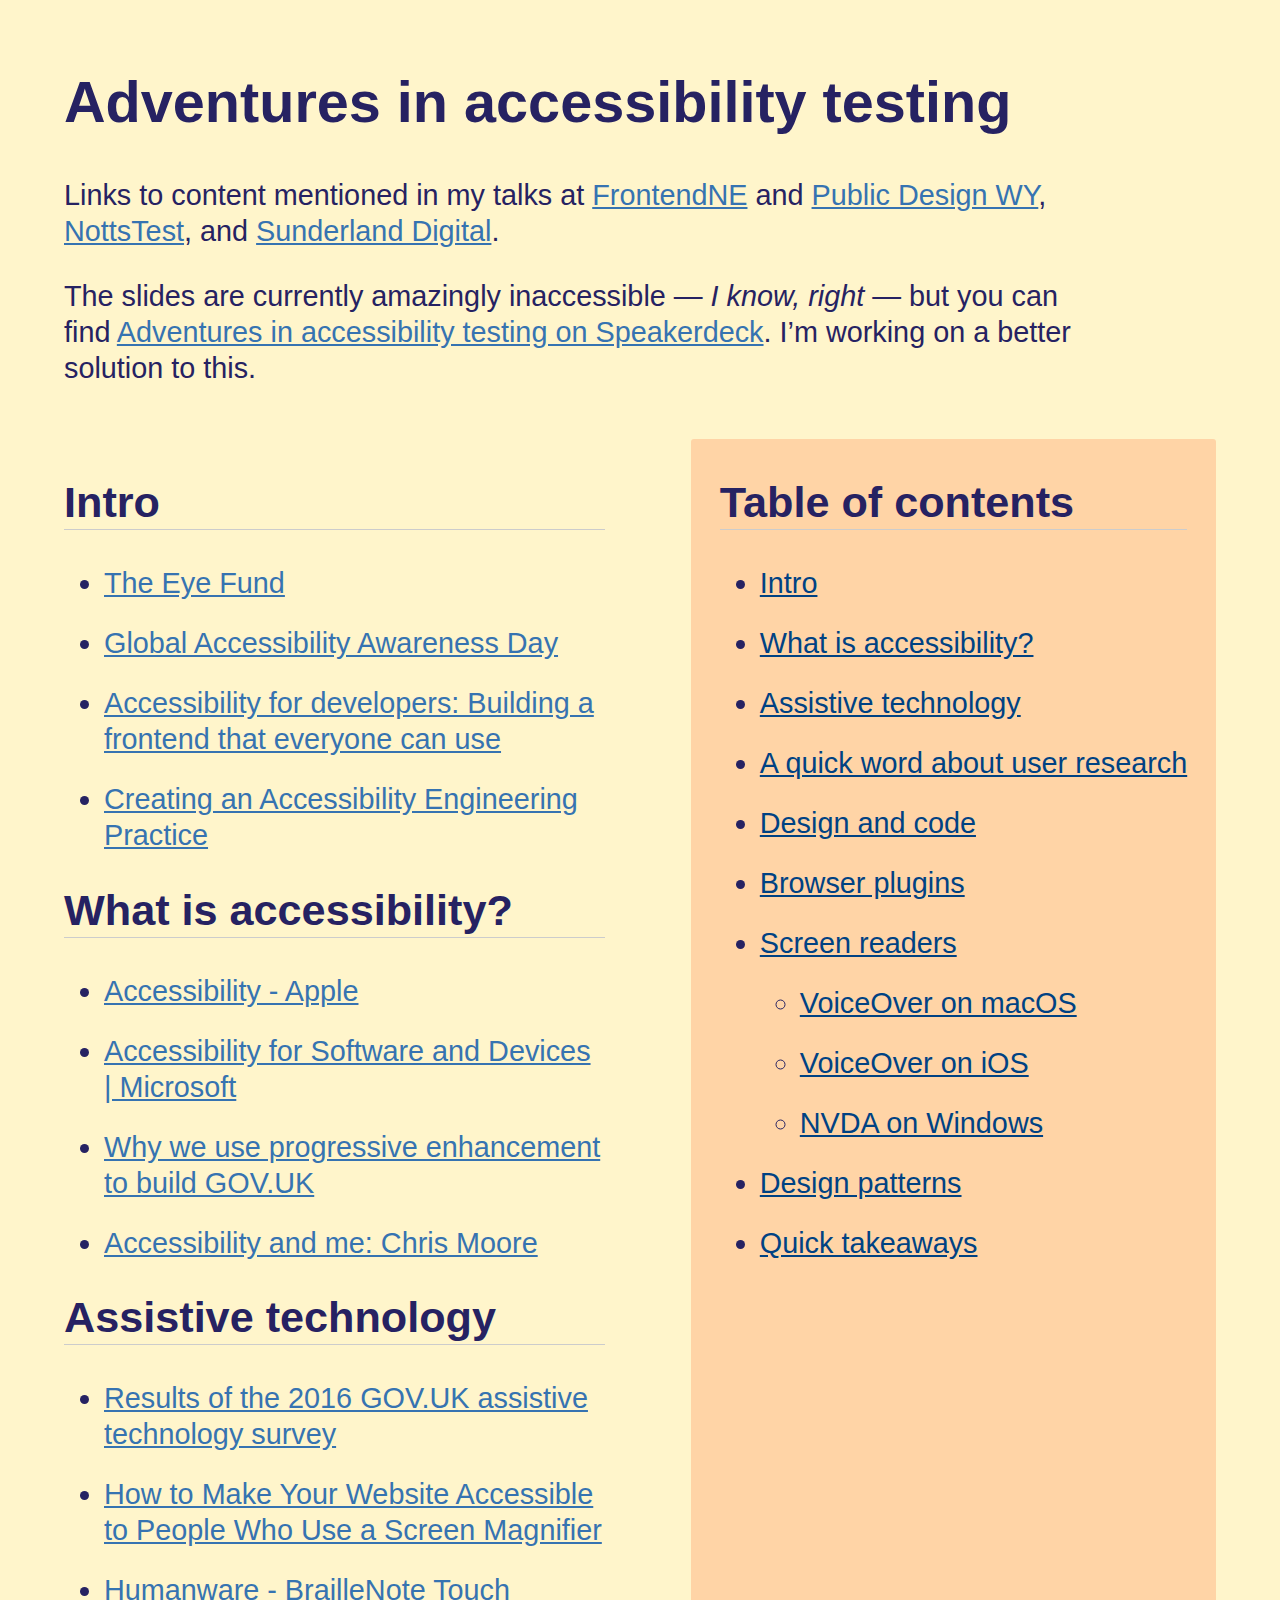
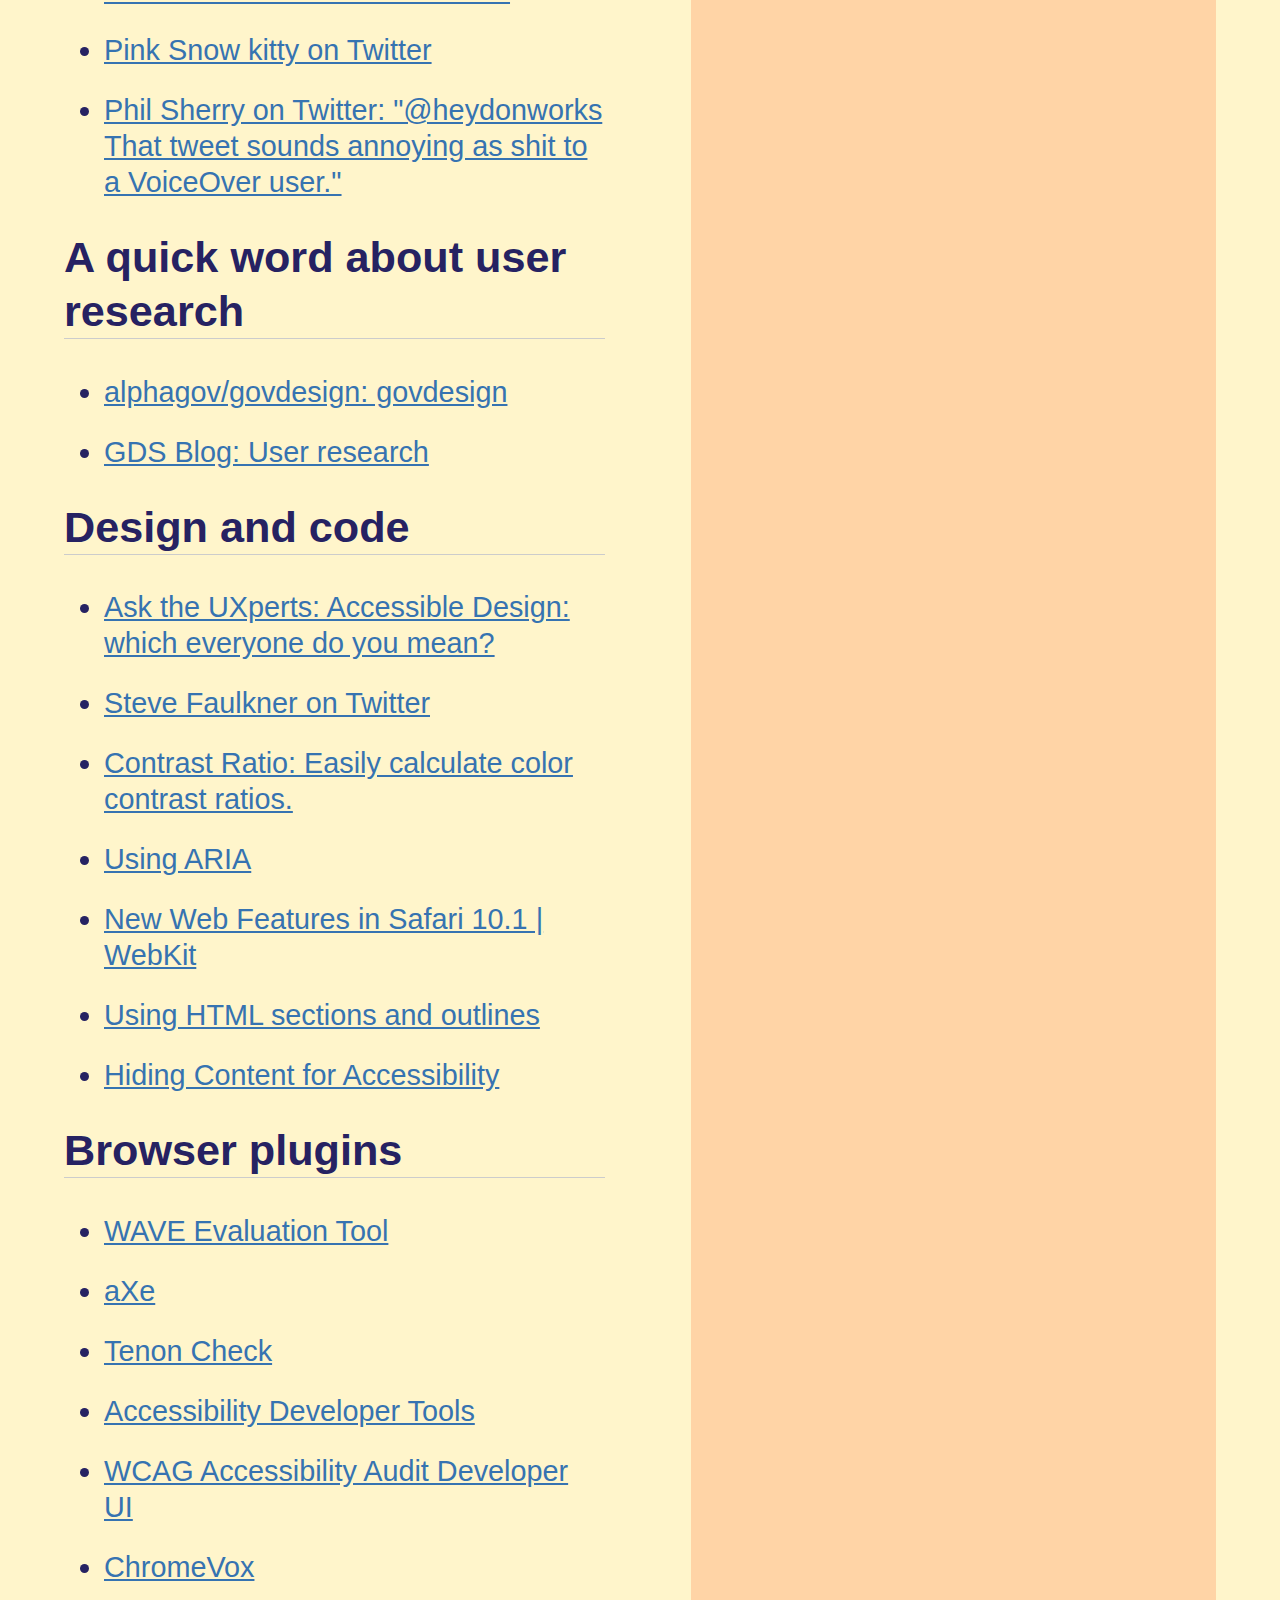
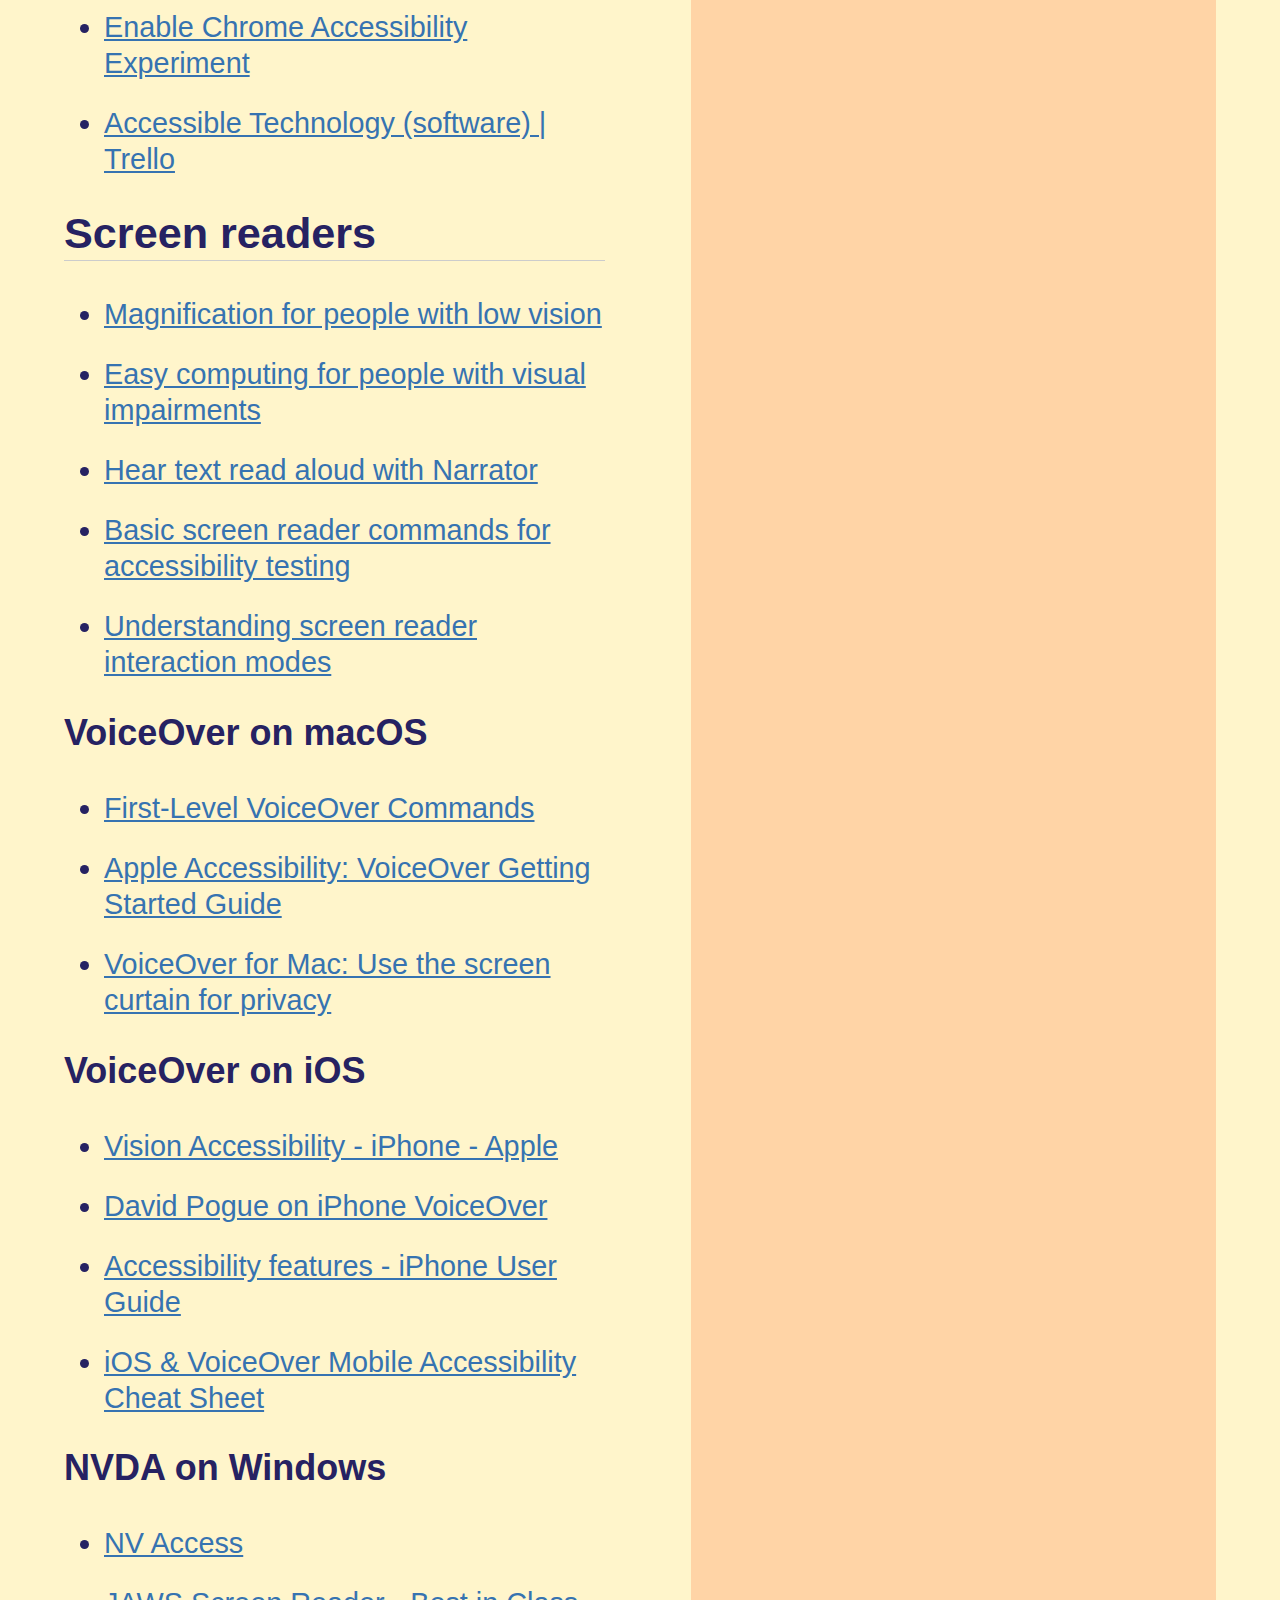
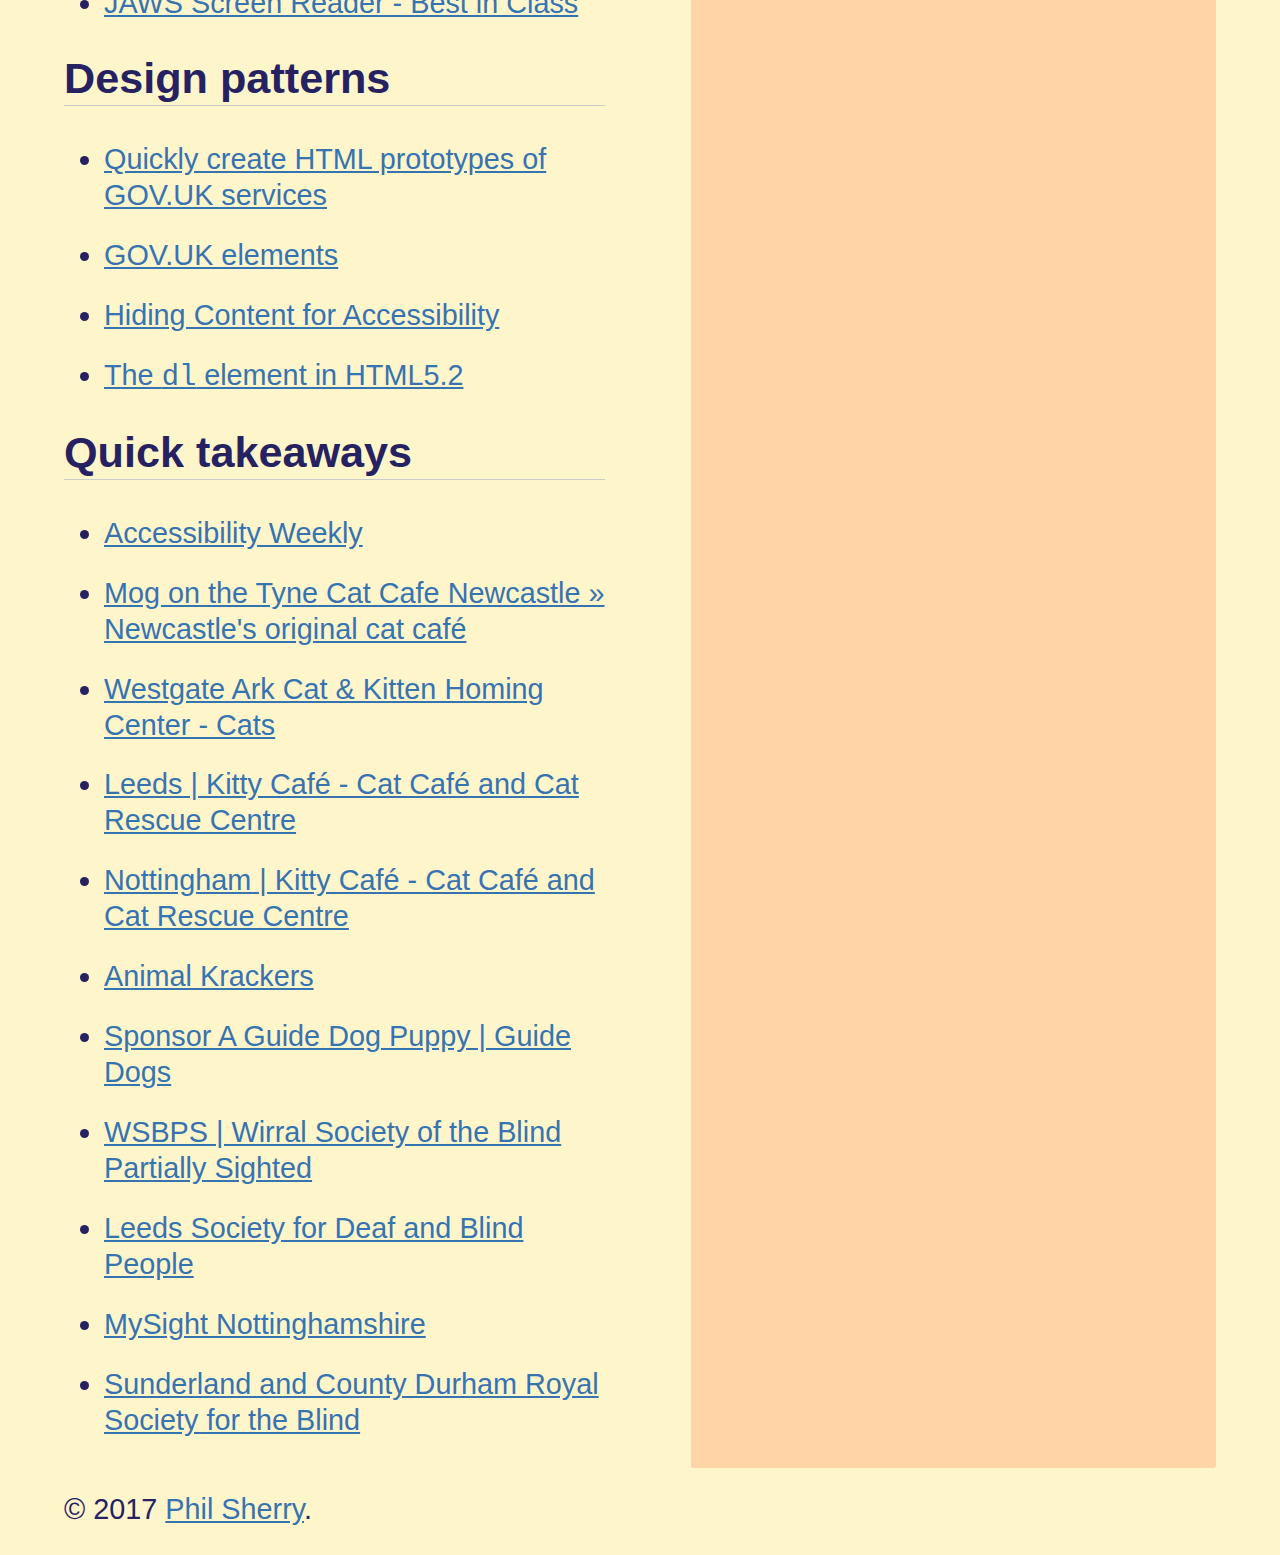
==== commit 6a87d4d6: "Updated link;" ====
--- a/index.html
+++ b/index.html
@@ -97,7 +97,7 @@
             <h3 id="toc-9">VoiceOver on iOS</h3>
             <ul>
                 <li><a href="https://www.apple.com/accessibility/iphone/vision/">Vision Accessibility - iPhone - Apple</a></li>
-                <li><a href="http://finance.yahoo.com/news/david-pogue-on-iphone-voiceover-163733668.html">David Pogue on iPhone VoiceOver</a></li>
+                <li><a href="https://finance.yahoo.com/news/david-pogue-on-iphone-voiceover-163733668.html">David Pogue on iPhone VoiceOver</a></li>
                 <li><a href="http://help.apple.com/iphone/10/#/iph3e2e4367">Accessibility features - iPhone User Guide</a></li>
                 <li><a href="http://pauljadam.com/demos/iosvocheatsheet.html">iOS & VoiceOver Mobile Accessibility Cheat Sheet</a></li>
             </ul>
--- a/css/styles.css
+++ b/css/styles.css
@@ -13,7 +13,7 @@
 }
 
 a {
-  color: #4183c4;
+  color: #3673b1;
 }
 
 .nav a {
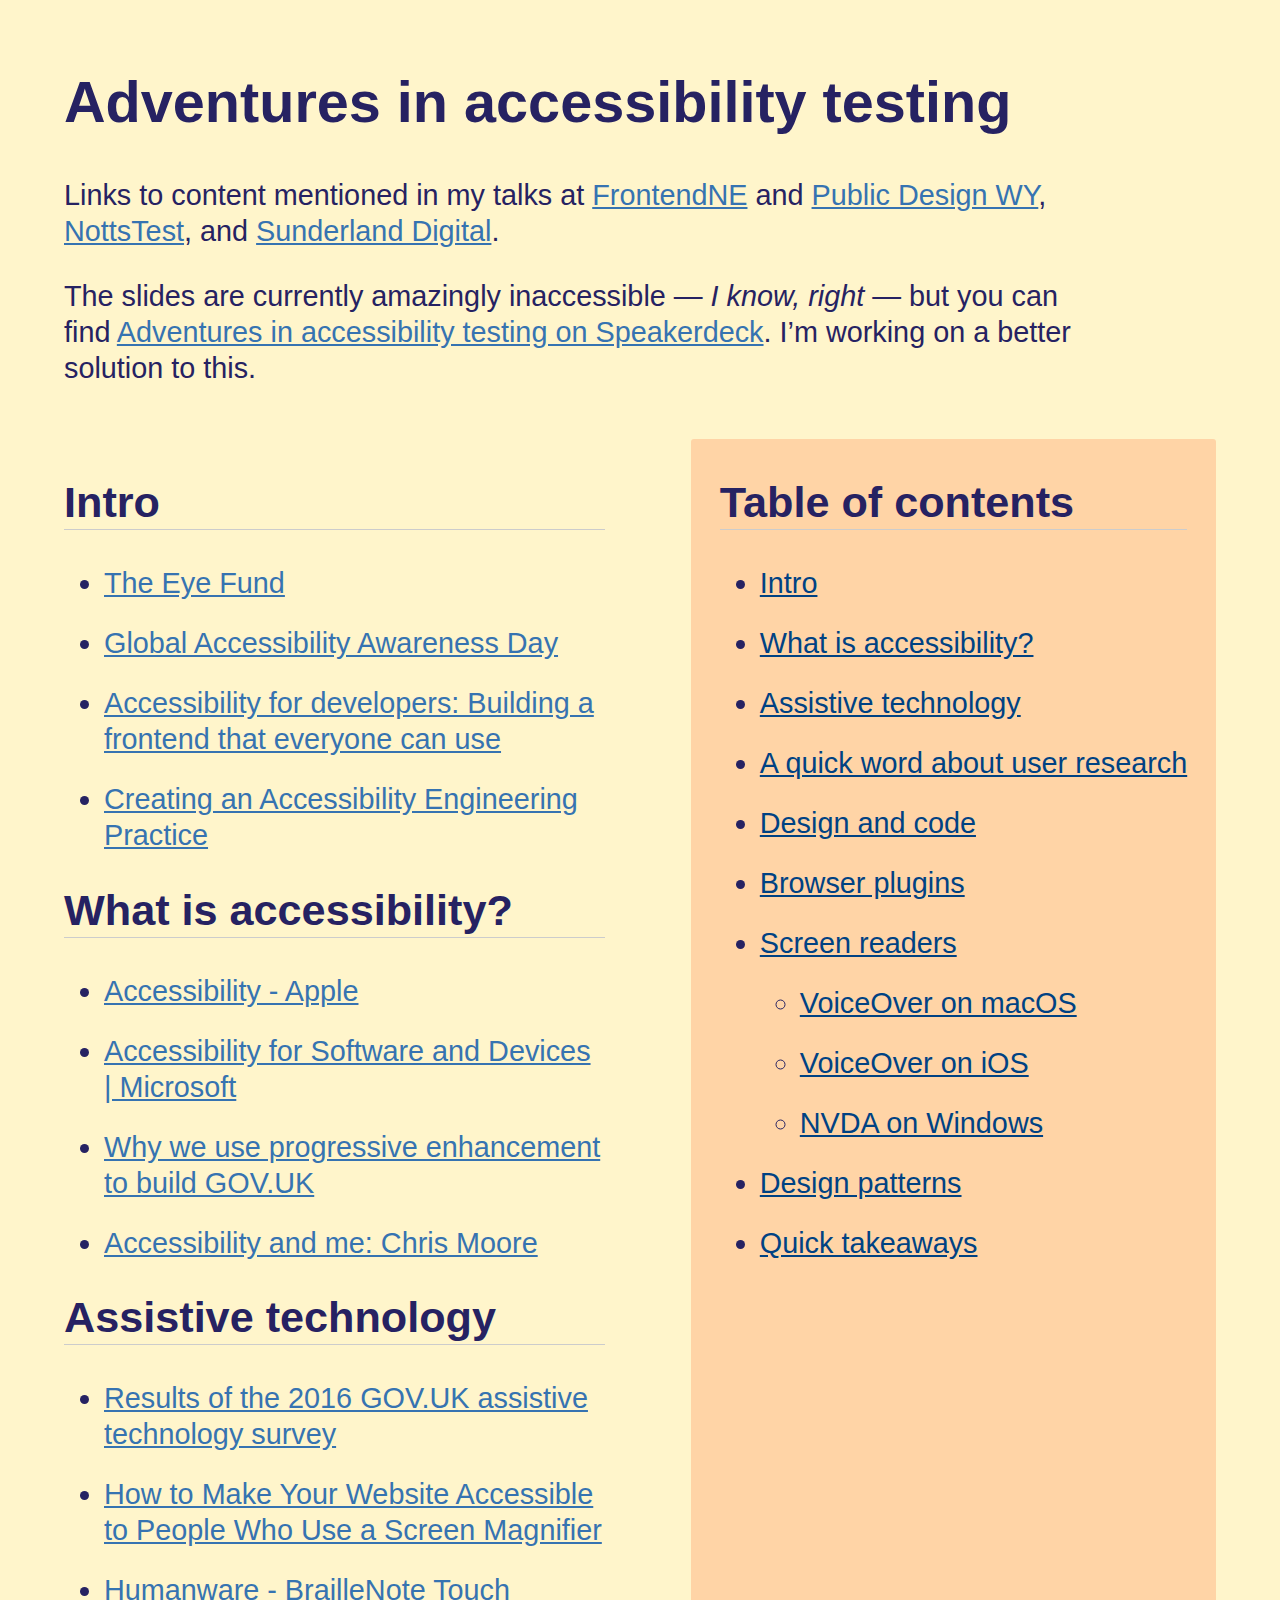
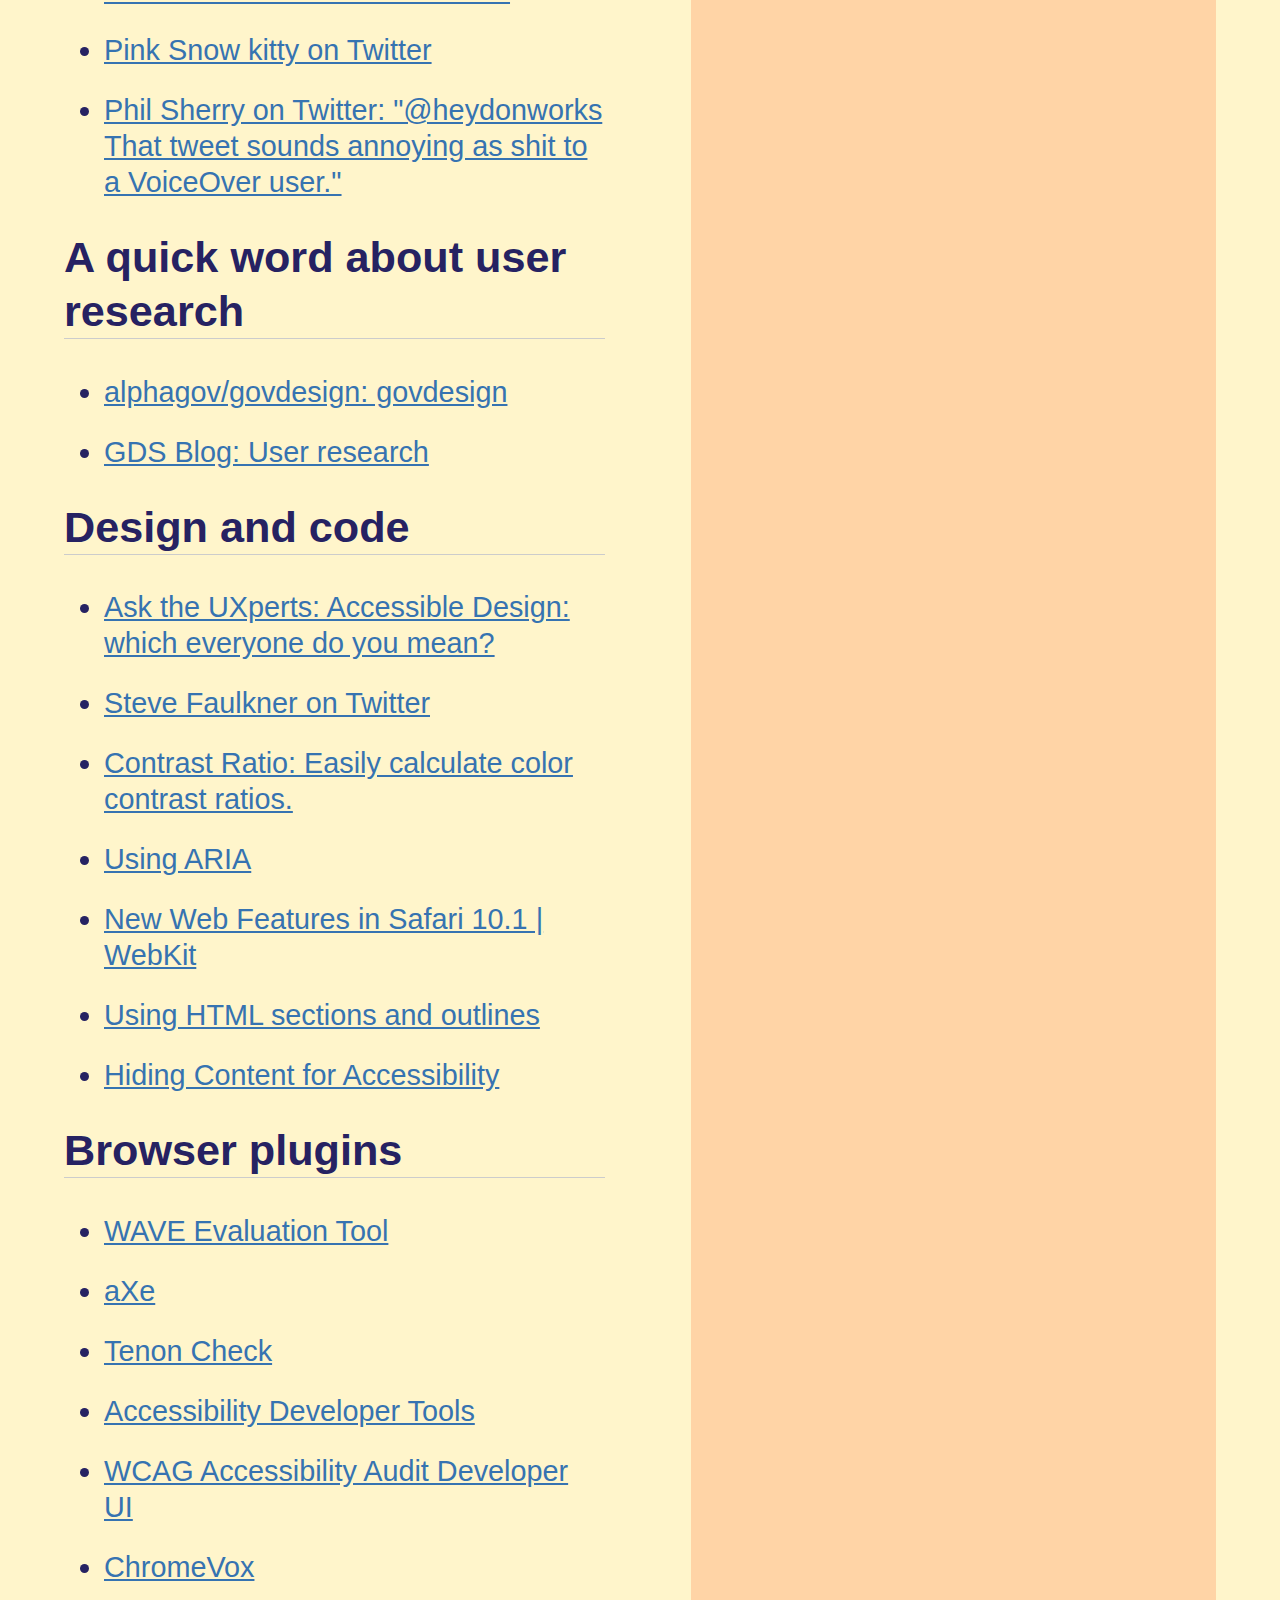
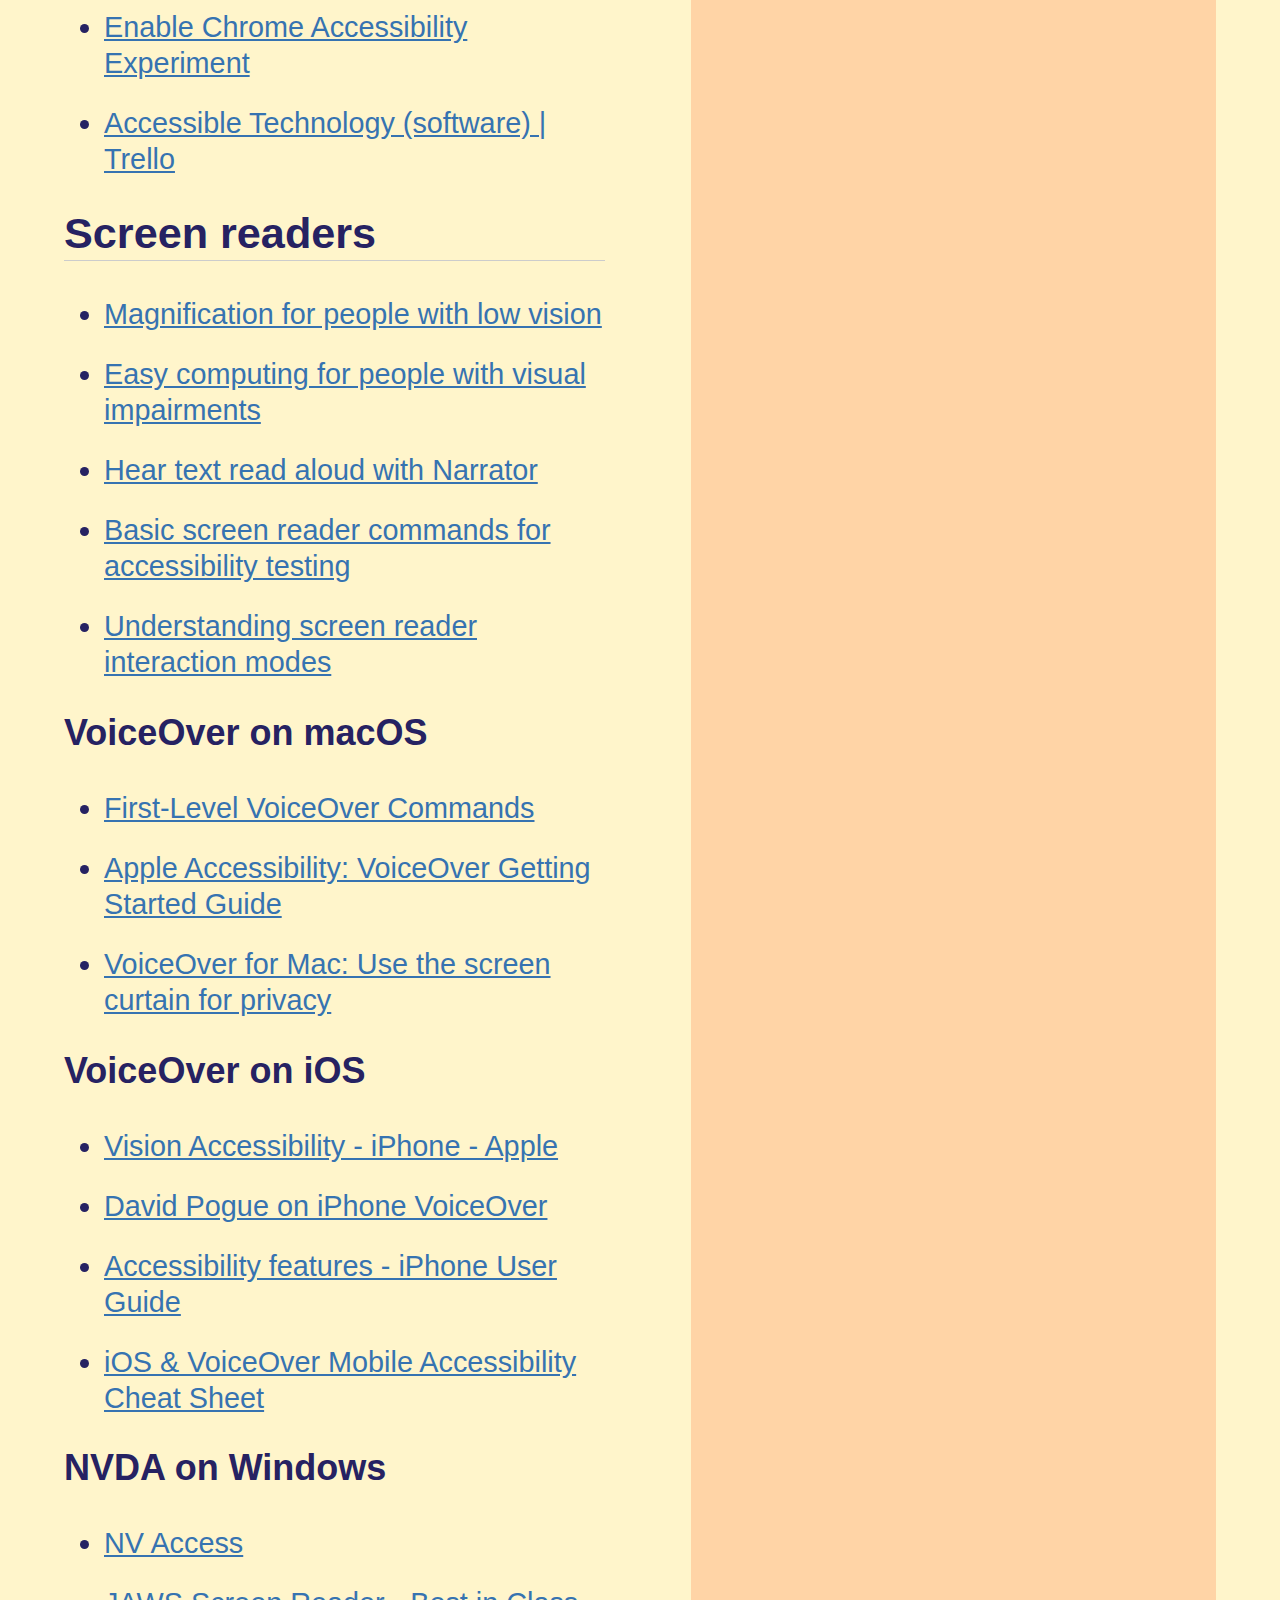
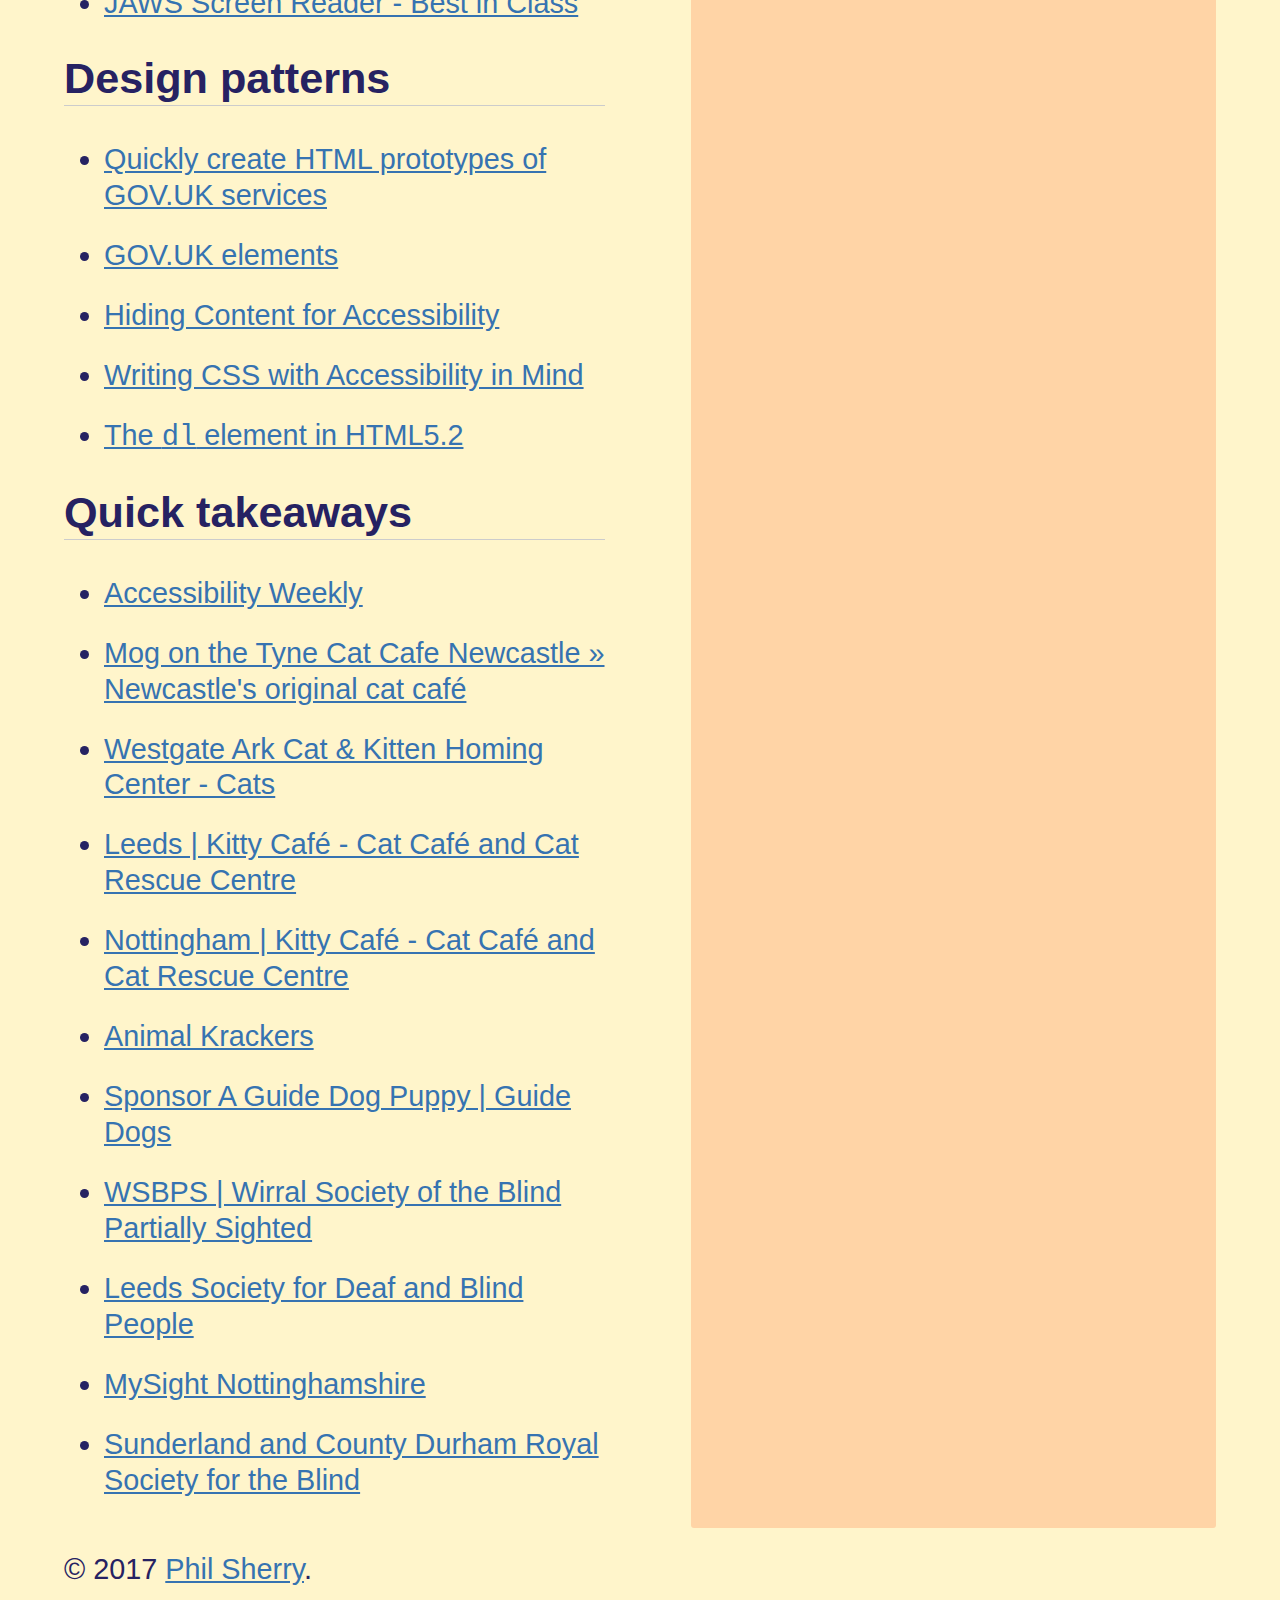
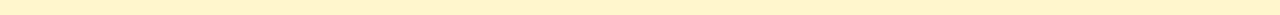
==== commit d8dbf2dc: "Added a link;" ====
--- a/index.html
+++ b/index.html
@@ -113,6 +113,7 @@
                 <li><a href="https://github.com/alphagov/govuk_prototype_kit">Quickly create HTML prototypes of GOV.UK services</a></li>
                 <li><a href="https://govuk-elements.herokuapp.com">GOV.UK elements</a></li>
                 <li><a href="https://snook.ca/archives/html-and-css/hiding-content-for-accessibility">Hiding Content for Accessibility</a></li>
+                <li><a href="https://medium.com/@matuzo/writing-css-with-accessibility-in-mind-8514a0007939">Writing CSS with Accessibility in Mind</a></li>
                 <li><a href="http://w3c.github.io/html/grouping-content.html#the-dl-element">The <code>dl</code> element in HTML5.2</a></li>
             </ul>
 
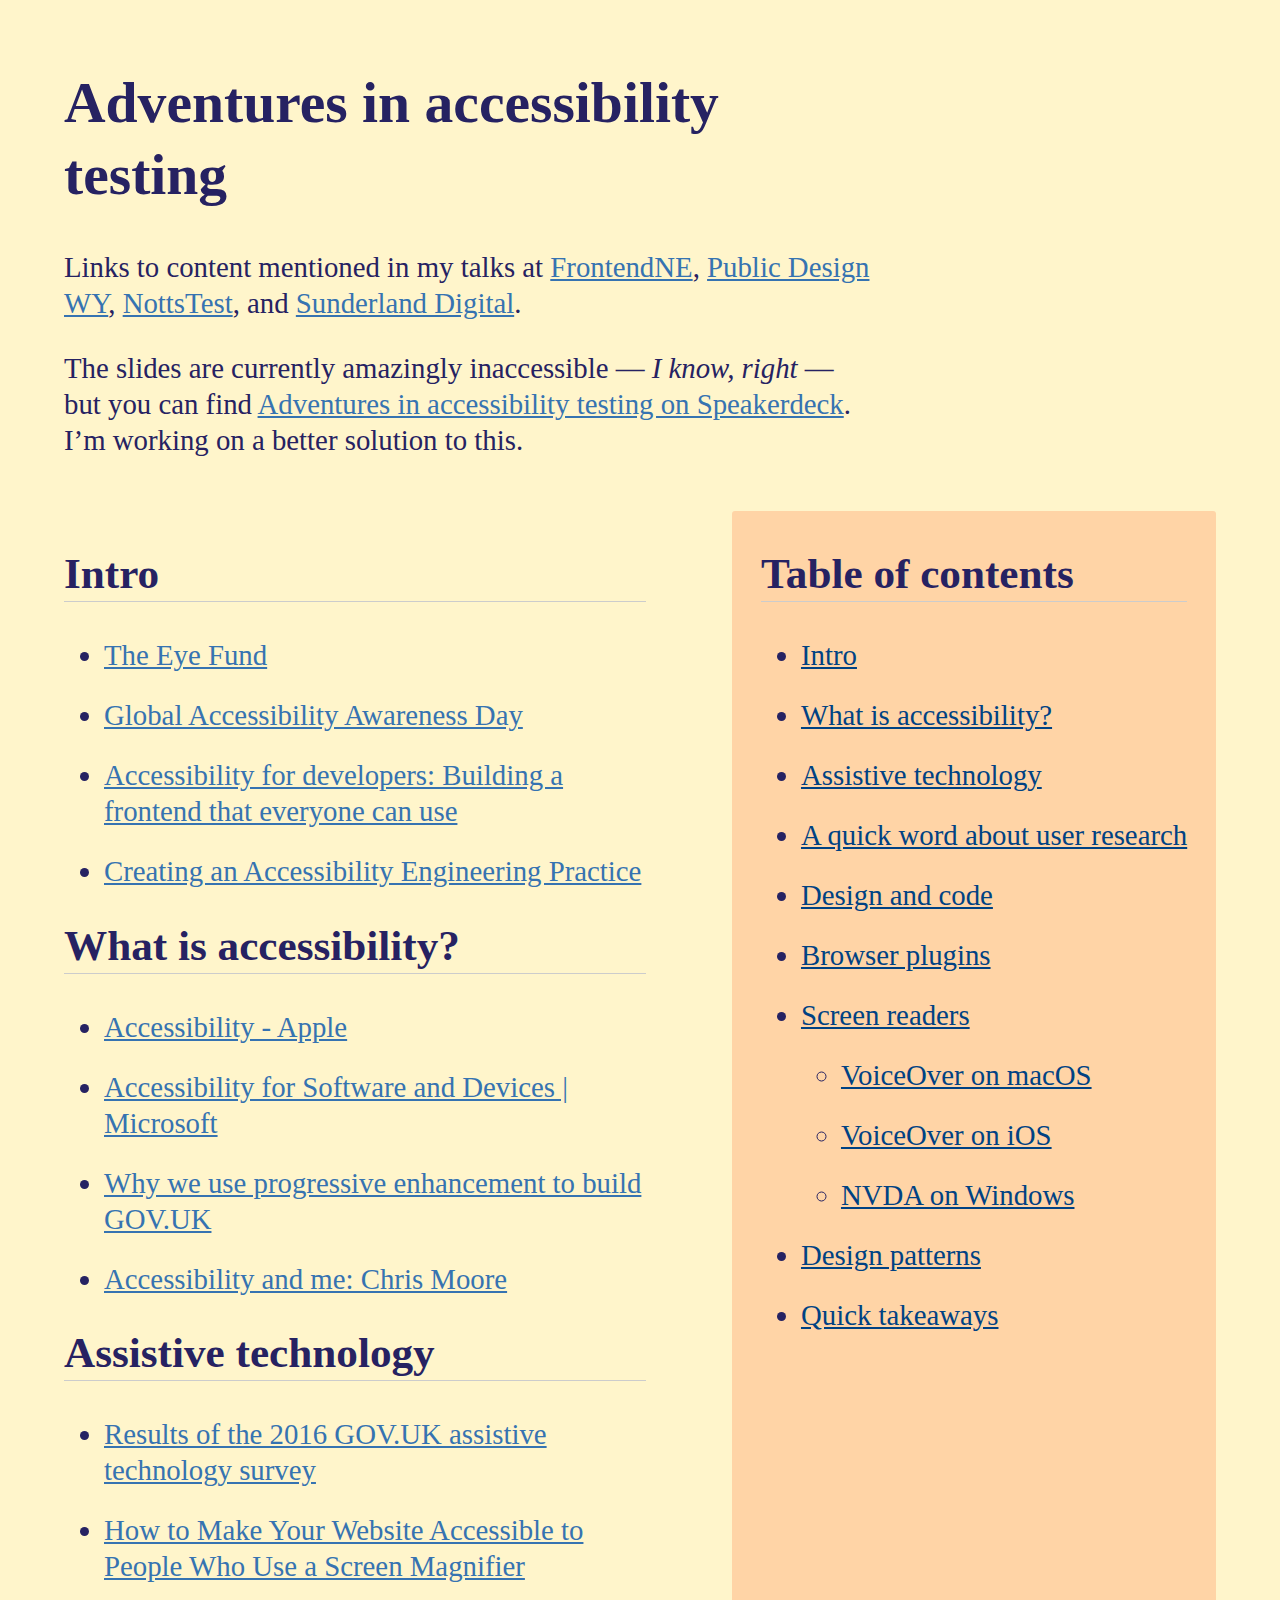
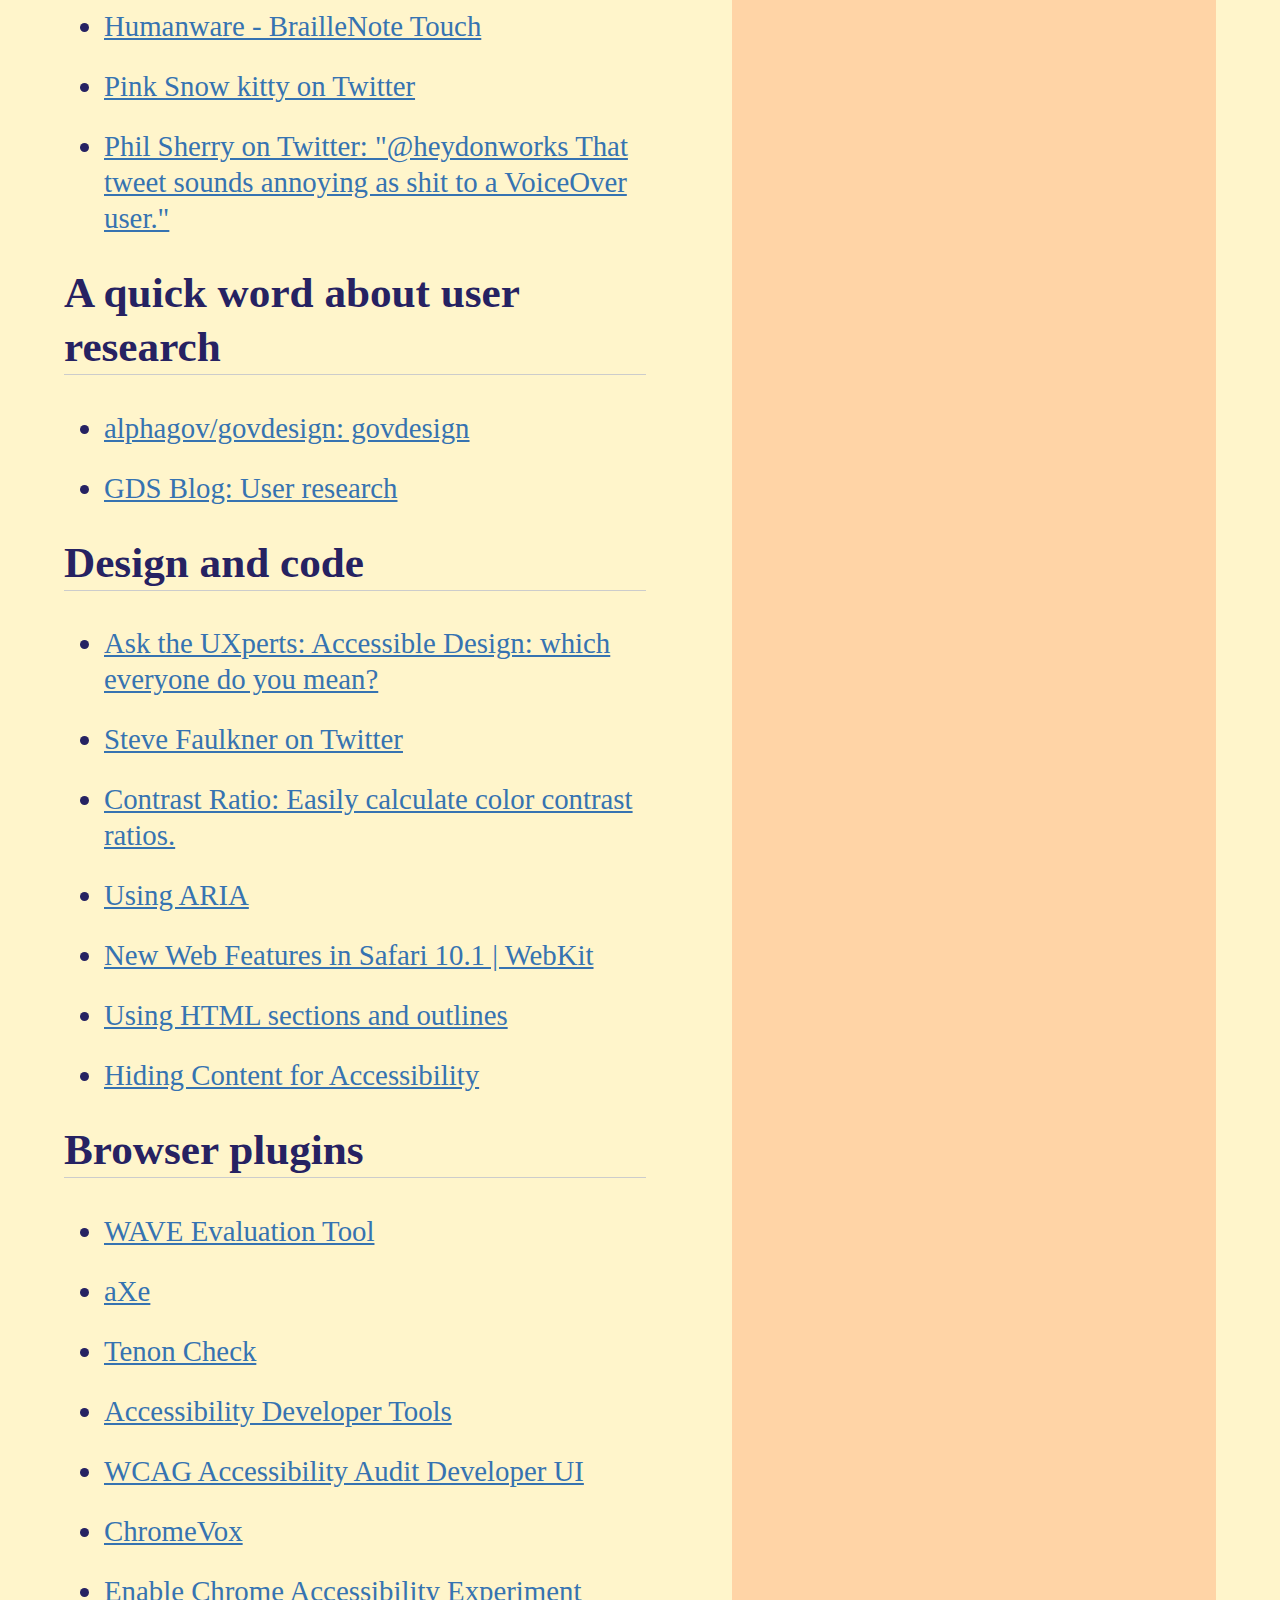
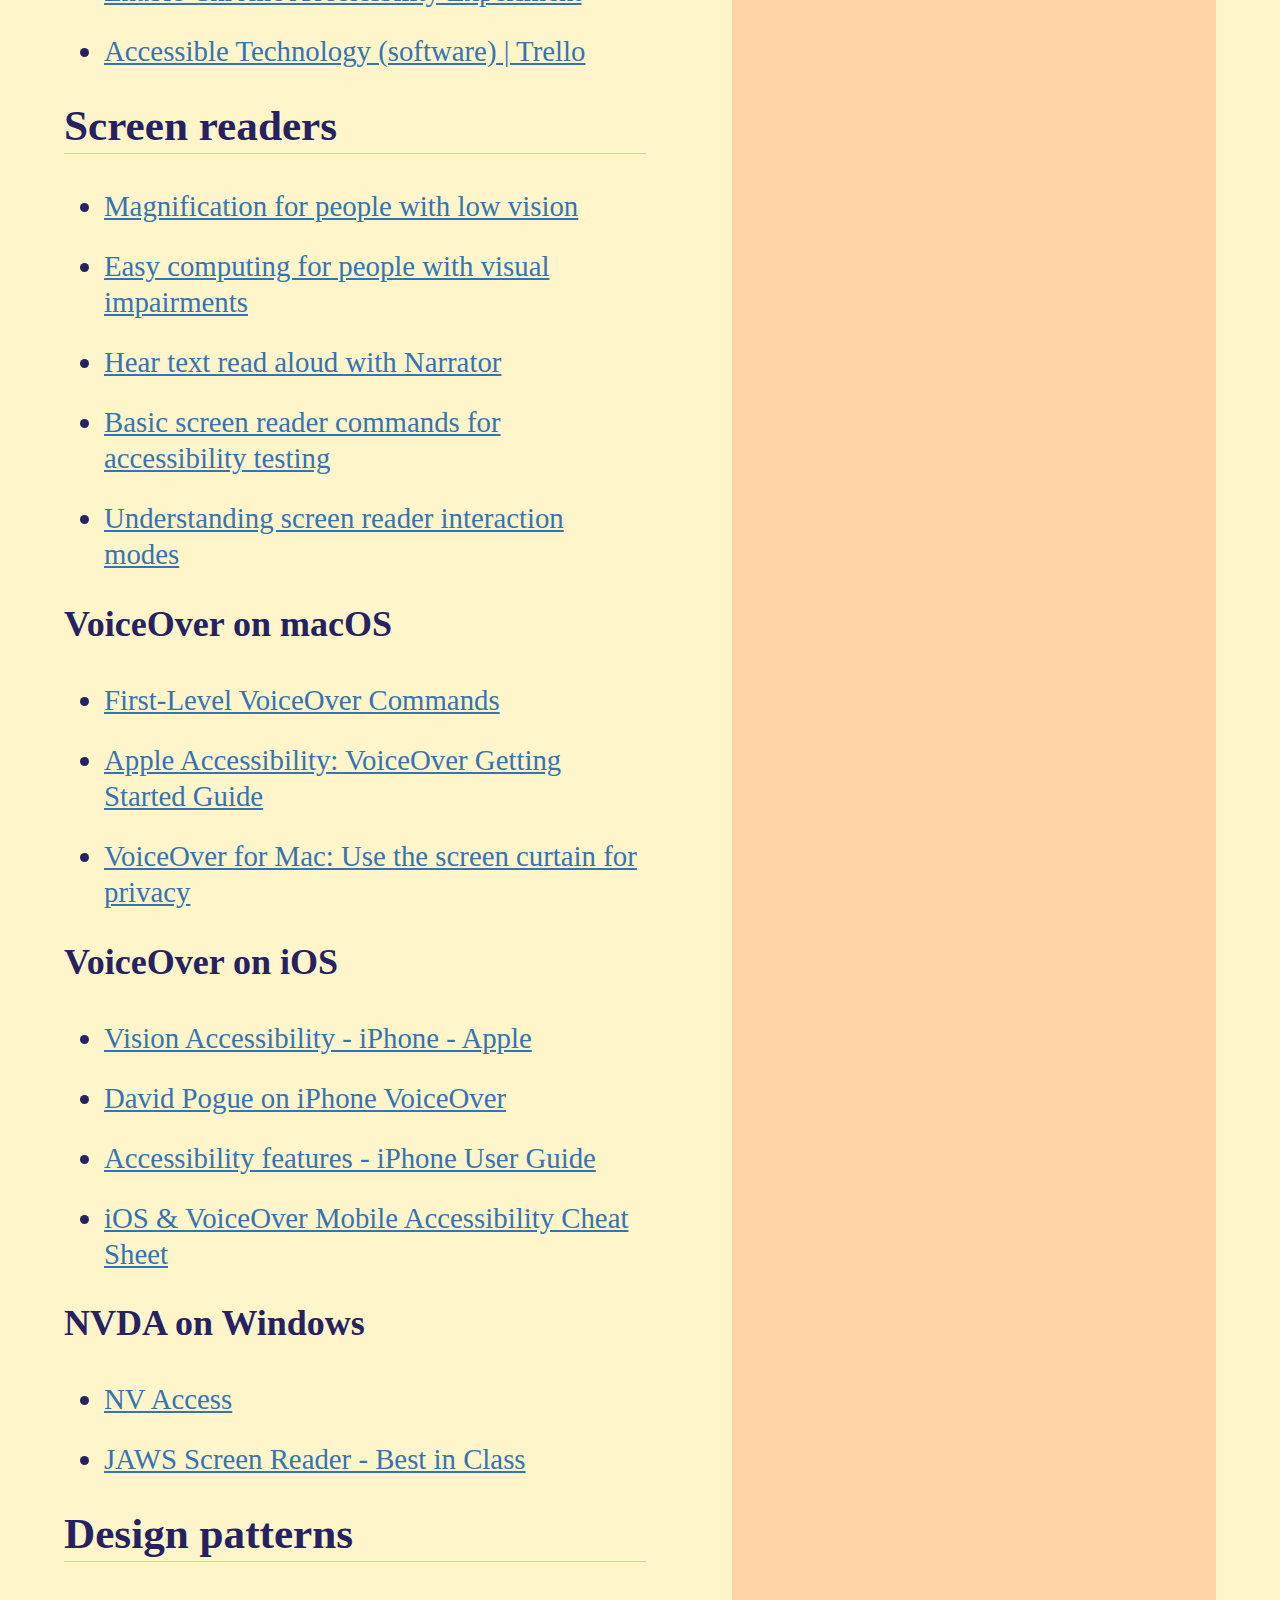
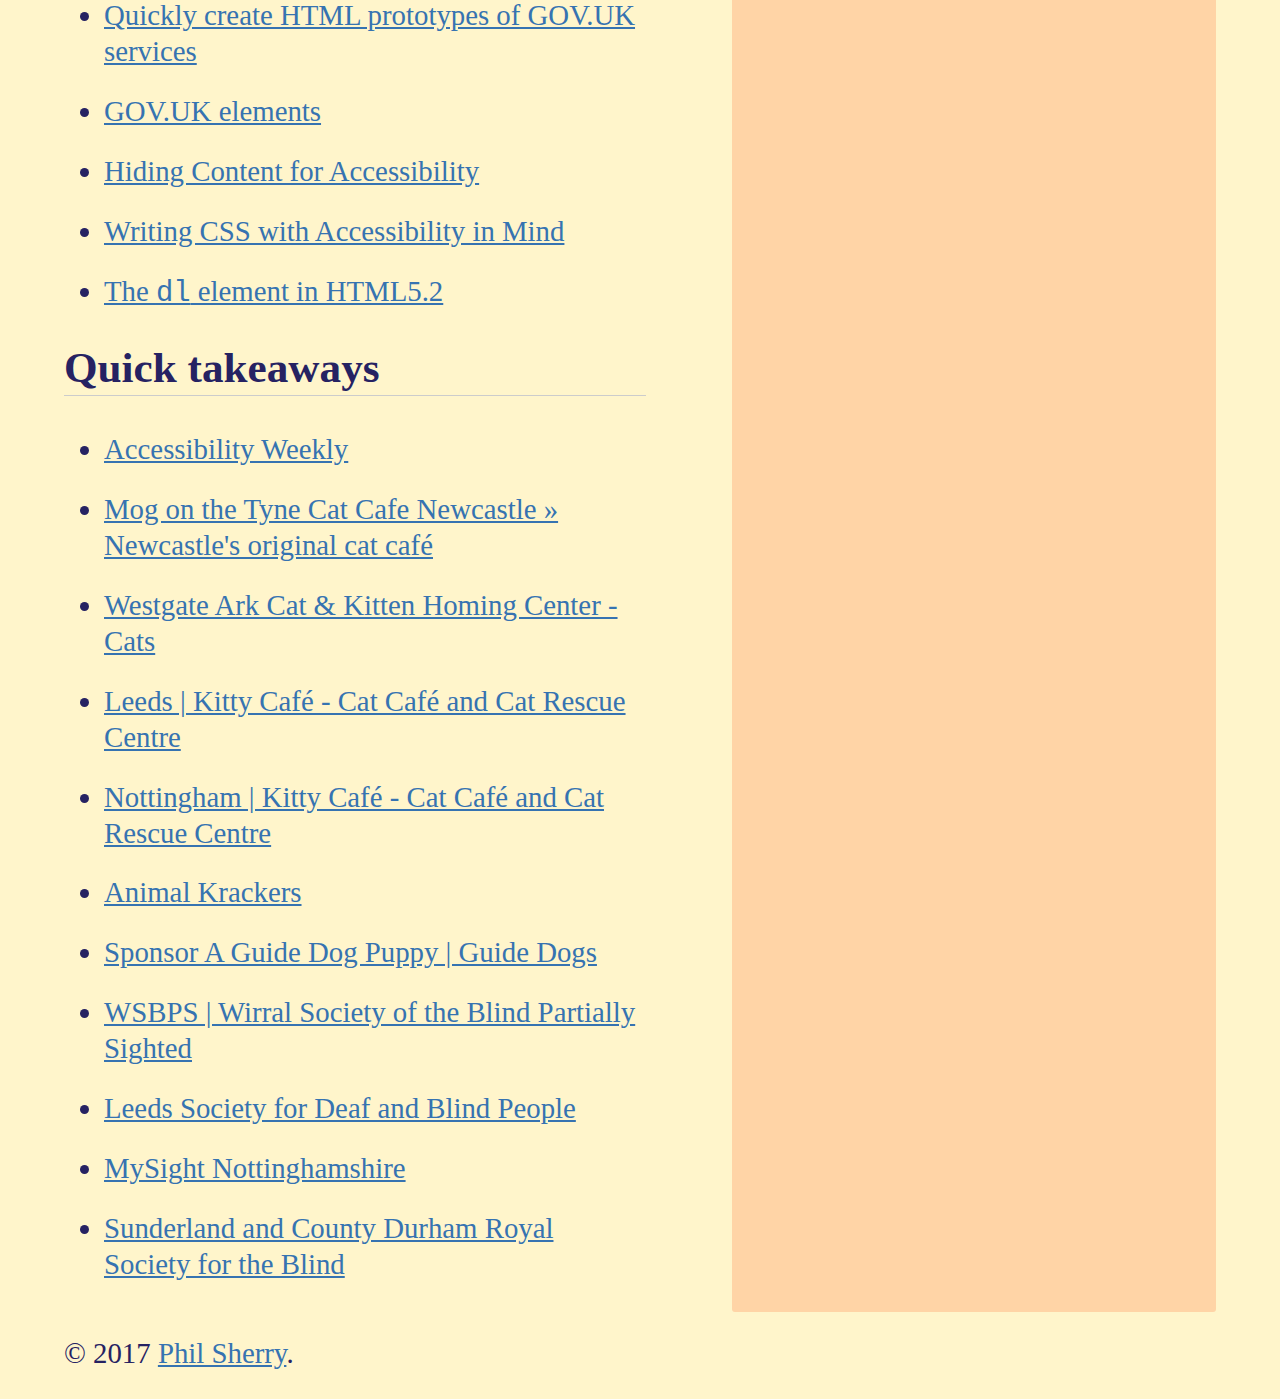
==== commit 851ad04f: "Content change; a bit more constraint in the header;" ====
--- a/index.html
+++ b/index.html
@@ -18,7 +18,7 @@
         <header class="header">
             <h1>Adventures in accessibility testing</h1>
 
-            <p>Links to content mentioned in my talks at <a href="https://frontendne.co.uk/events/2017-05-04">FrontendNE</a> and <a href="https://www.meetup.com//Public-Design-WY/events/239747499/?showDescription=true">Public Design WY</a>, <a href="https://www.meetup.com/ministry-of-testing-nottingham/events/240905457/">NottsTest</a>, and <a href="http://sunderlanddigital.com">Sunderland Digital</a>.</p>
+            <p>Links to content mentioned in my talks at <a href="https://frontendne.co.uk/events/2017-05-04">FrontendNE</a>, <a href="https://www.meetup.com//Public-Design-WY/events/239747499/?showDescription=true">Public Design WY</a>, <a href="https://www.meetup.com/ministry-of-testing-nottingham/events/240905457/">NottsTest</a>, and <a href="http://sunderlanddigital.com">Sunderland Digital</a>.</p>
             <p>The slides are currently amazingly inaccessible &mdash; <em>I know, right</em> &mdash; but you can find <a href="https://speakerdeck.com/frontendne/adventures-in-accessibility-testing">Adventures in accessibility testing on Speakerdeck</a>. I&#8217;m working on a better solution to this.</p>
         </header>
 
--- a/css/styles.css
+++ b/css/styles.css
@@ -1,14 +1,28 @@
+@font-face {
+  font-family: system;
+  font-style: normal;
+  font-weight: 300;
+  src: local(".SFNSText-Light"),
+    local(".HelveticaNeueDeskInterface-Light"),
+    local(".LucidaGrandeUI"),
+    local("Ubuntu Light"),
+    local("Segoe UI Light"),
+    local("Roboto-Light"),
+    local("DroidSans"),
+    local("Tahoma");
+}
+
 body {
   background-color: #fff5cb;
   color: #262262;
-  font-family: Helvetica, arial, sans-serif;
+  font-family: "system";
   font-size: calc(1em + 1vw);
   line-height: 1.25;
   margin: 1em auto;
   width: 90%;
 }
 
-body *+* {
+body * + * {
   margin-top: 1.5rem;
 }
 
@@ -56,17 +70,20 @@
 .visually-hidden {
   border: 0;
   clip: rect(0 0 0 0);
+  clip-path: inset(50%);
   height: 1px;
   margin: -1px;
   overflow: hidden;
   padding: 0;
   position: absolute;
+  white-space: nowrap;
   width: 1px;
 }
 
 .visually-hidden:active,
 .visually-hidden:focus {
   clip: auto;
+  clip-path: initial;
   color: #0b0c0c;
   height: auto;
   margin: 0;
@@ -99,7 +116,7 @@
 
 .header {
   grid-area: header;
-  max-width: 65ch;
+  max-width: 56ch;
 }
 
 .footer {
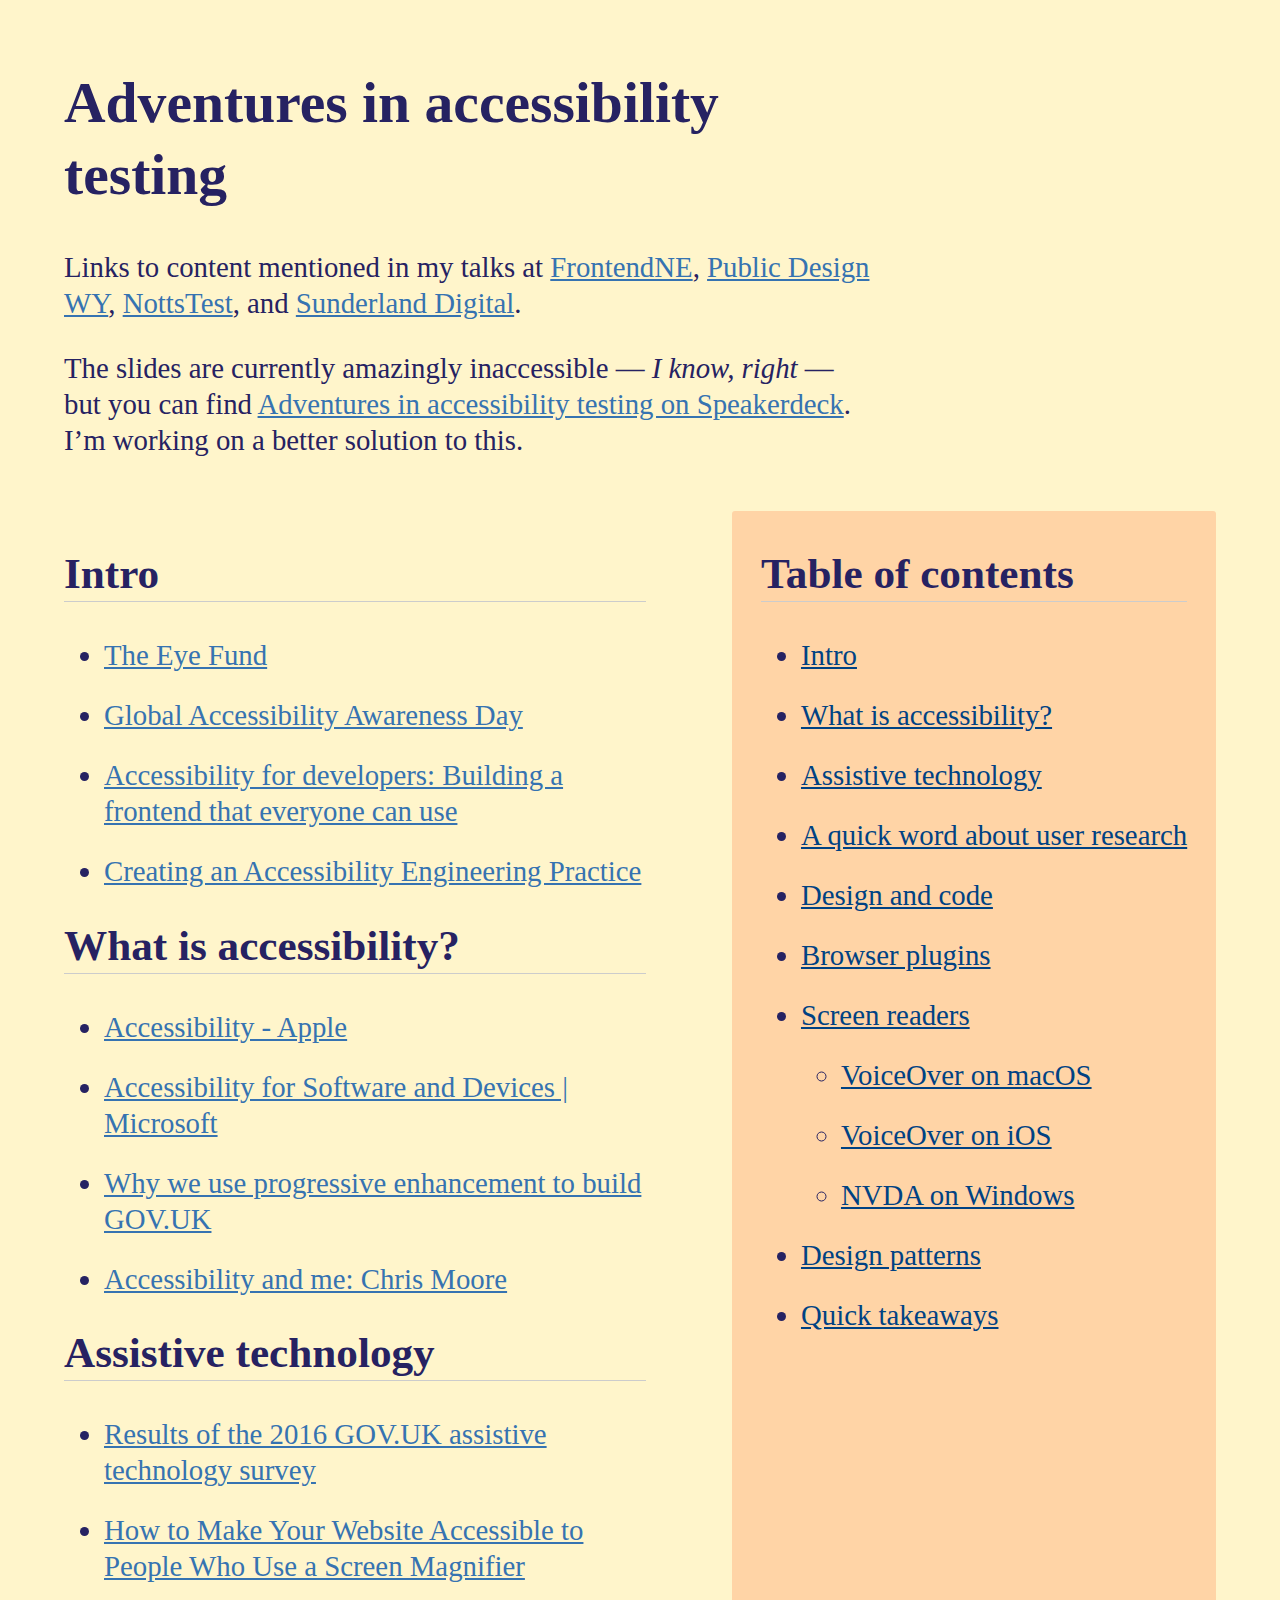
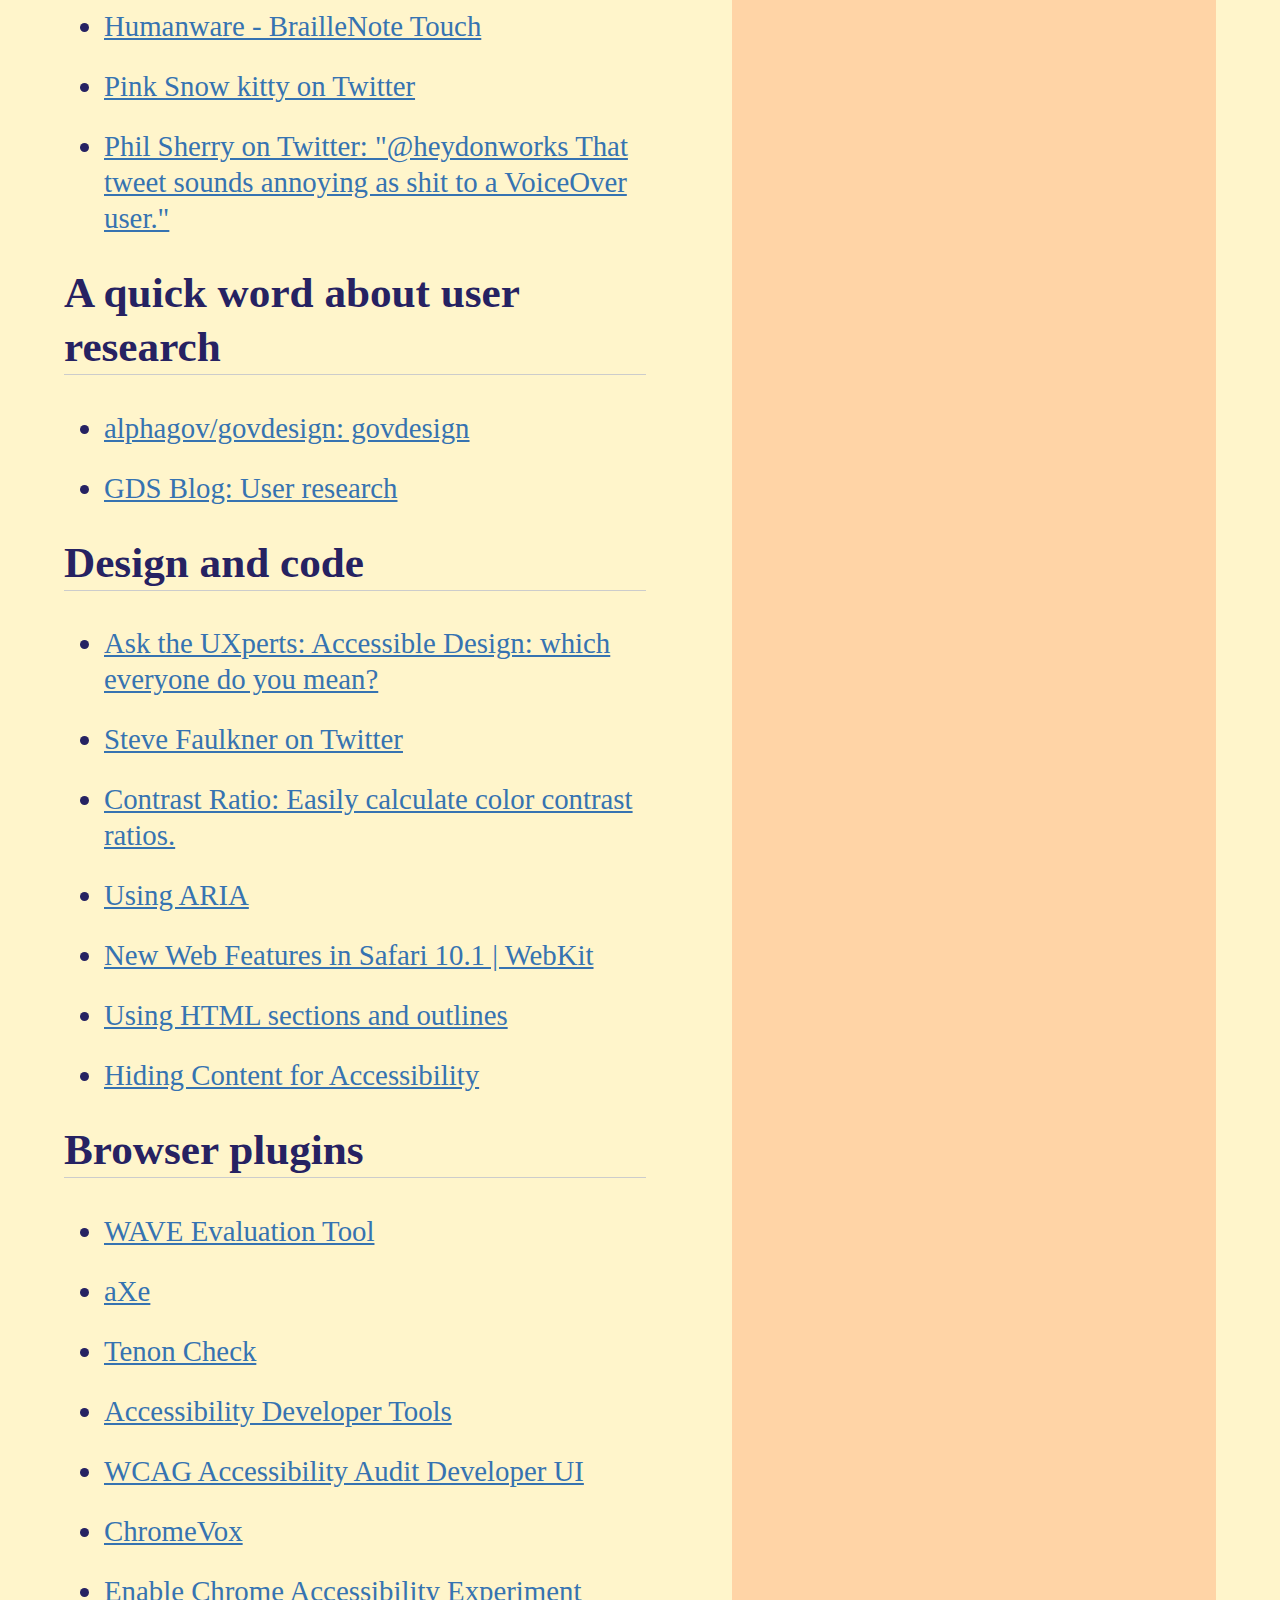
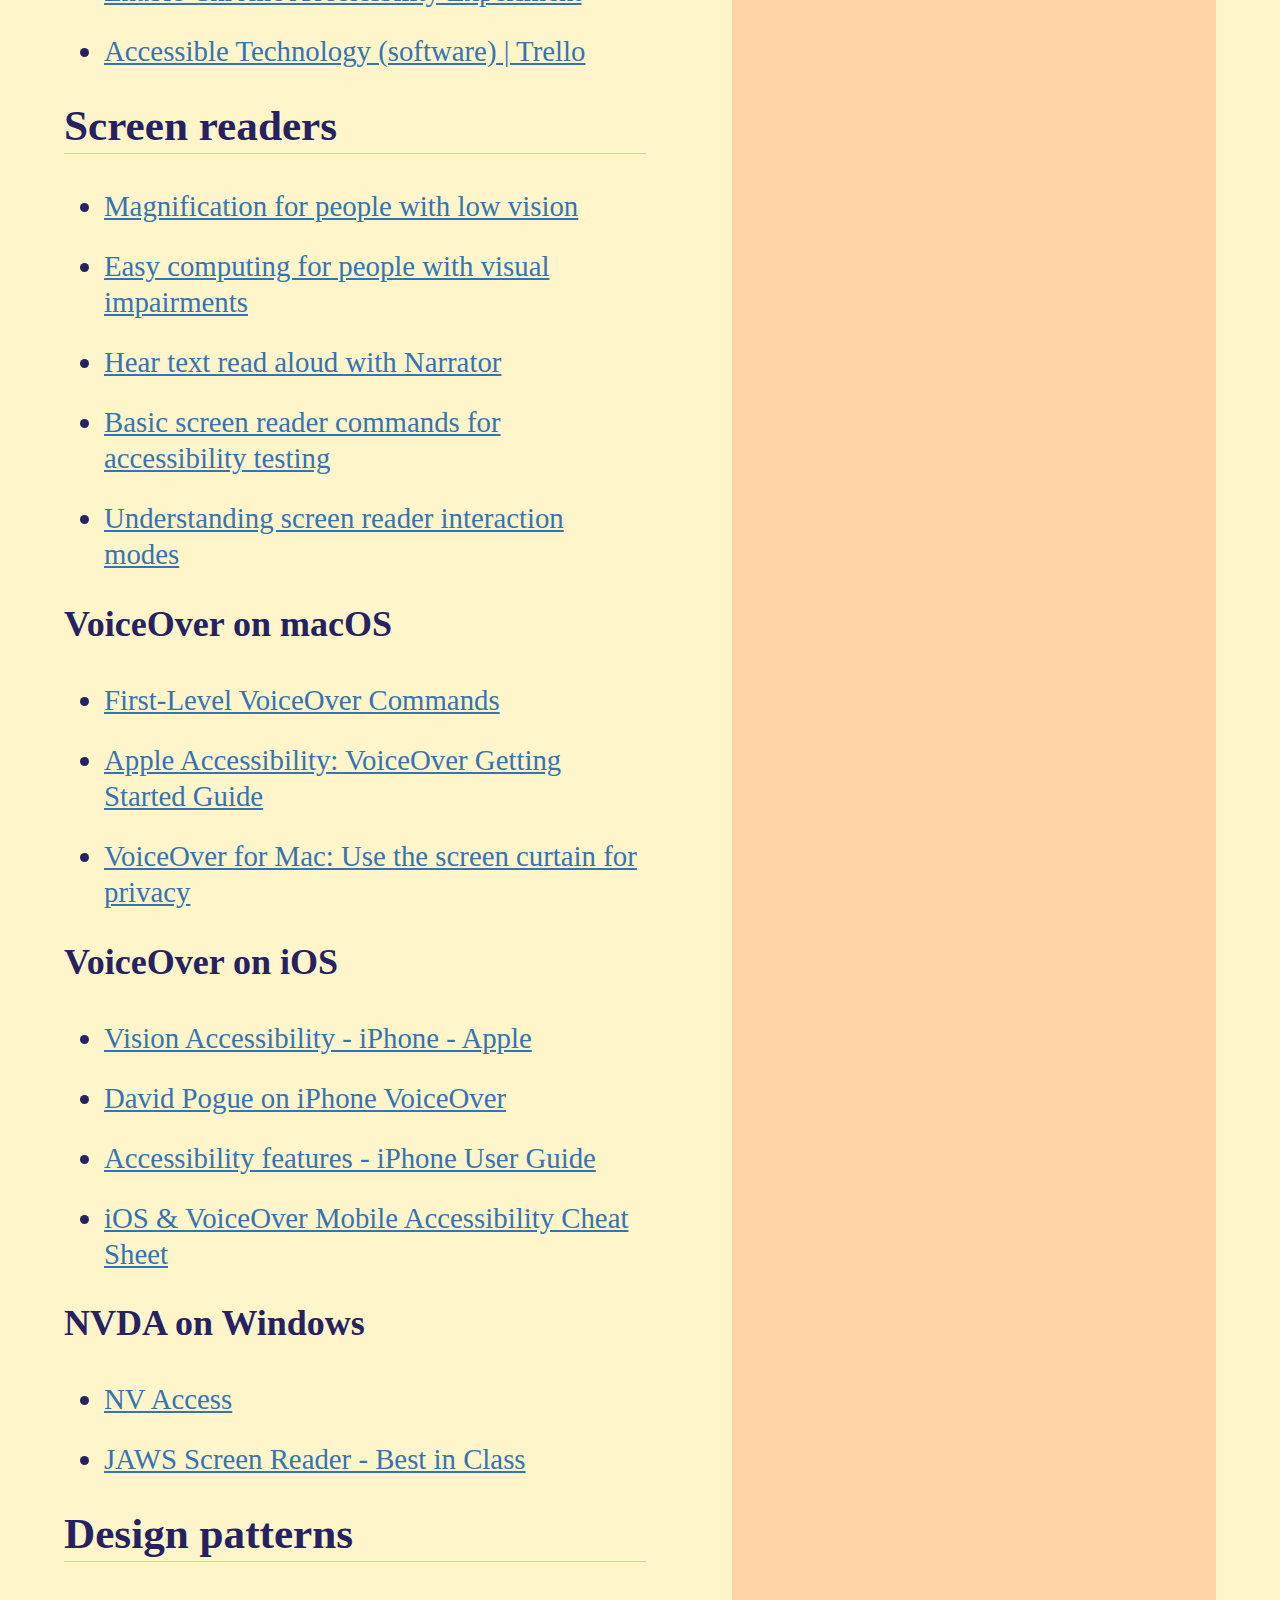
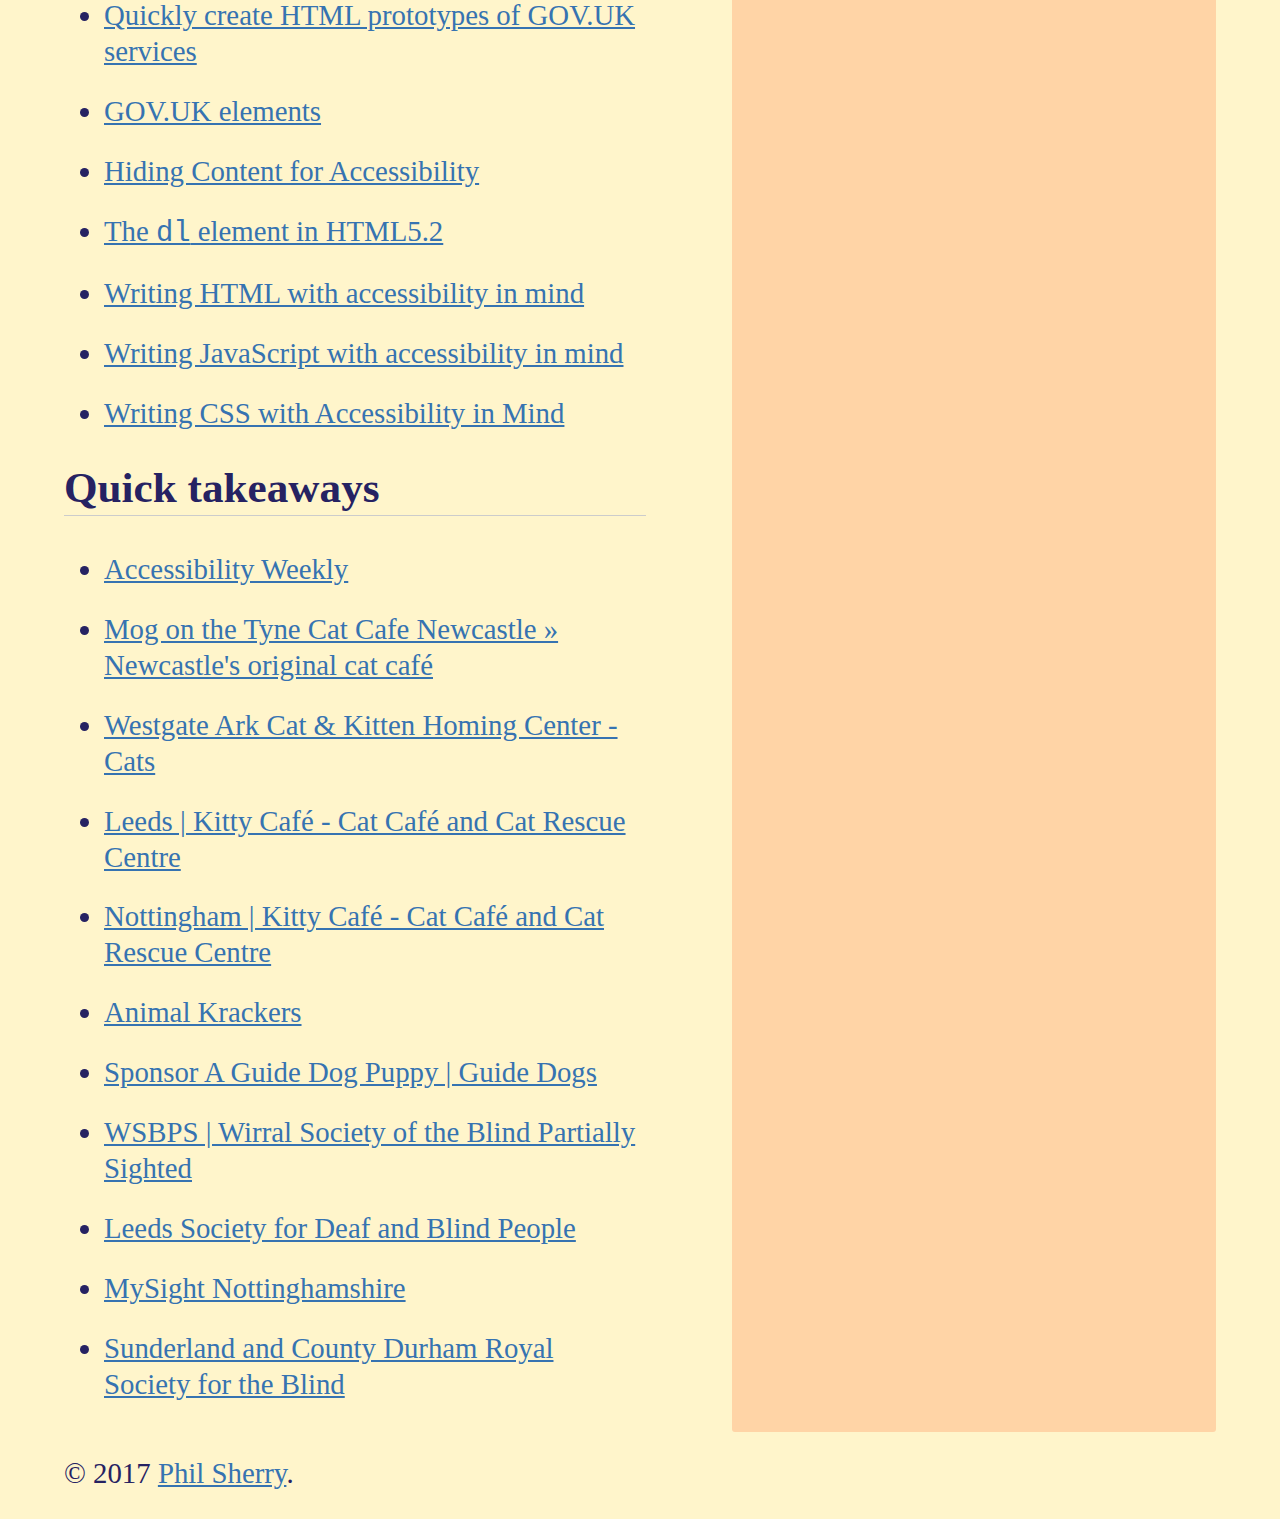
==== commit 24968531: "Adds a couple more links;" ====
--- a/index.html
+++ b/index.html
@@ -113,8 +113,10 @@
                 <li><a href="https://github.com/alphagov/govuk_prototype_kit">Quickly create HTML prototypes of GOV.UK services</a></li>
                 <li><a href="https://govuk-elements.herokuapp.com">GOV.UK elements</a></li>
                 <li><a href="https://snook.ca/archives/html-and-css/hiding-content-for-accessibility">Hiding Content for Accessibility</a></li>
+                <li><a href="http://w3c.github.io/html/grouping-content.html#the-dl-element">The <code>dl</code> element in HTML5.2</a></li>
+                <li><a href="https://medium.com/@matuzo/writing-html-with-accessibility-in-mind-a62026493412">Writing HTML with accessibility in mind</a></li>
+                <li><a href="https://medium.com/@matuzo/writing-javascript-with-accessibility-in-mind-a1f6a5f467b9">Writing JavaScript with accessibility in mind</a></li>
                 <li><a href="https://medium.com/@matuzo/writing-css-with-accessibility-in-mind-8514a0007939">Writing CSS with Accessibility in Mind</a></li>
-                <li><a href="http://w3c.github.io/html/grouping-content.html#the-dl-element">The <code>dl</code> element in HTML5.2</a></li>
             </ul>
 
             <h2 id="toc-12">Quick takeaways</h2>
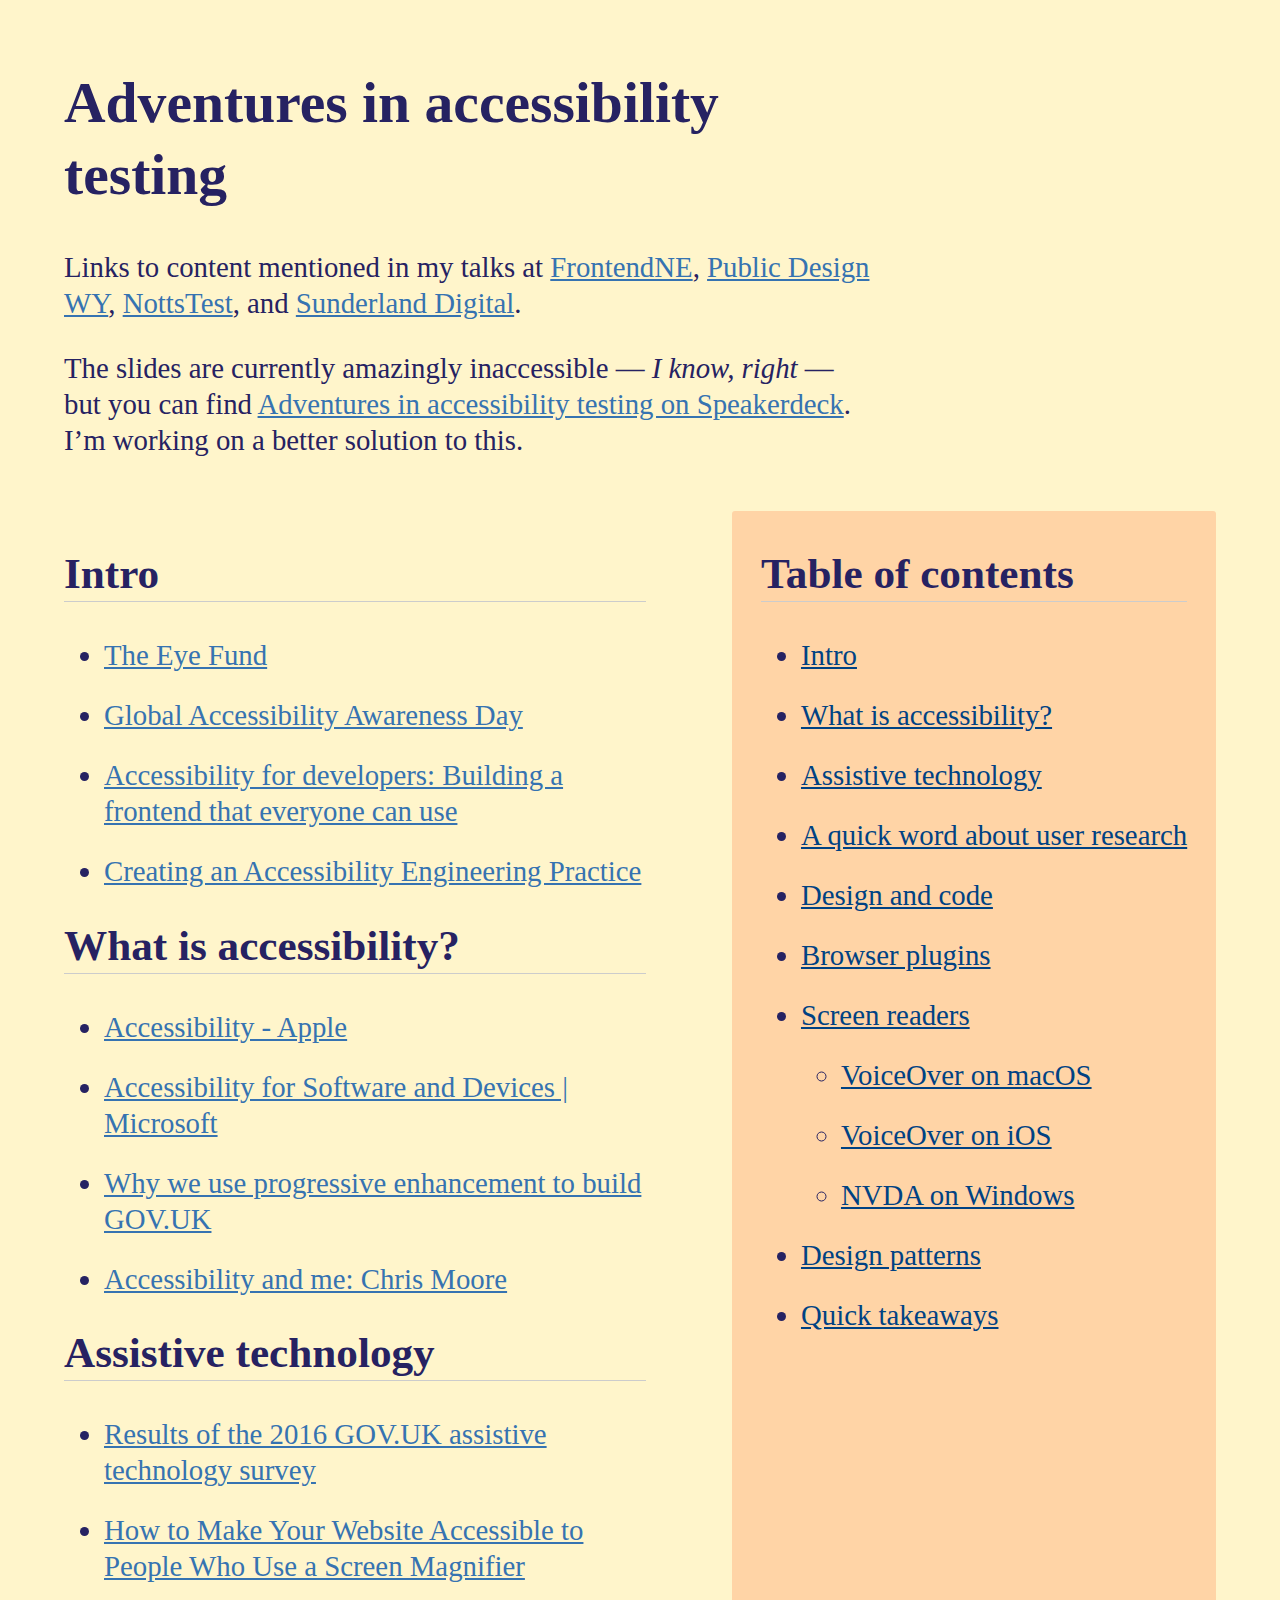
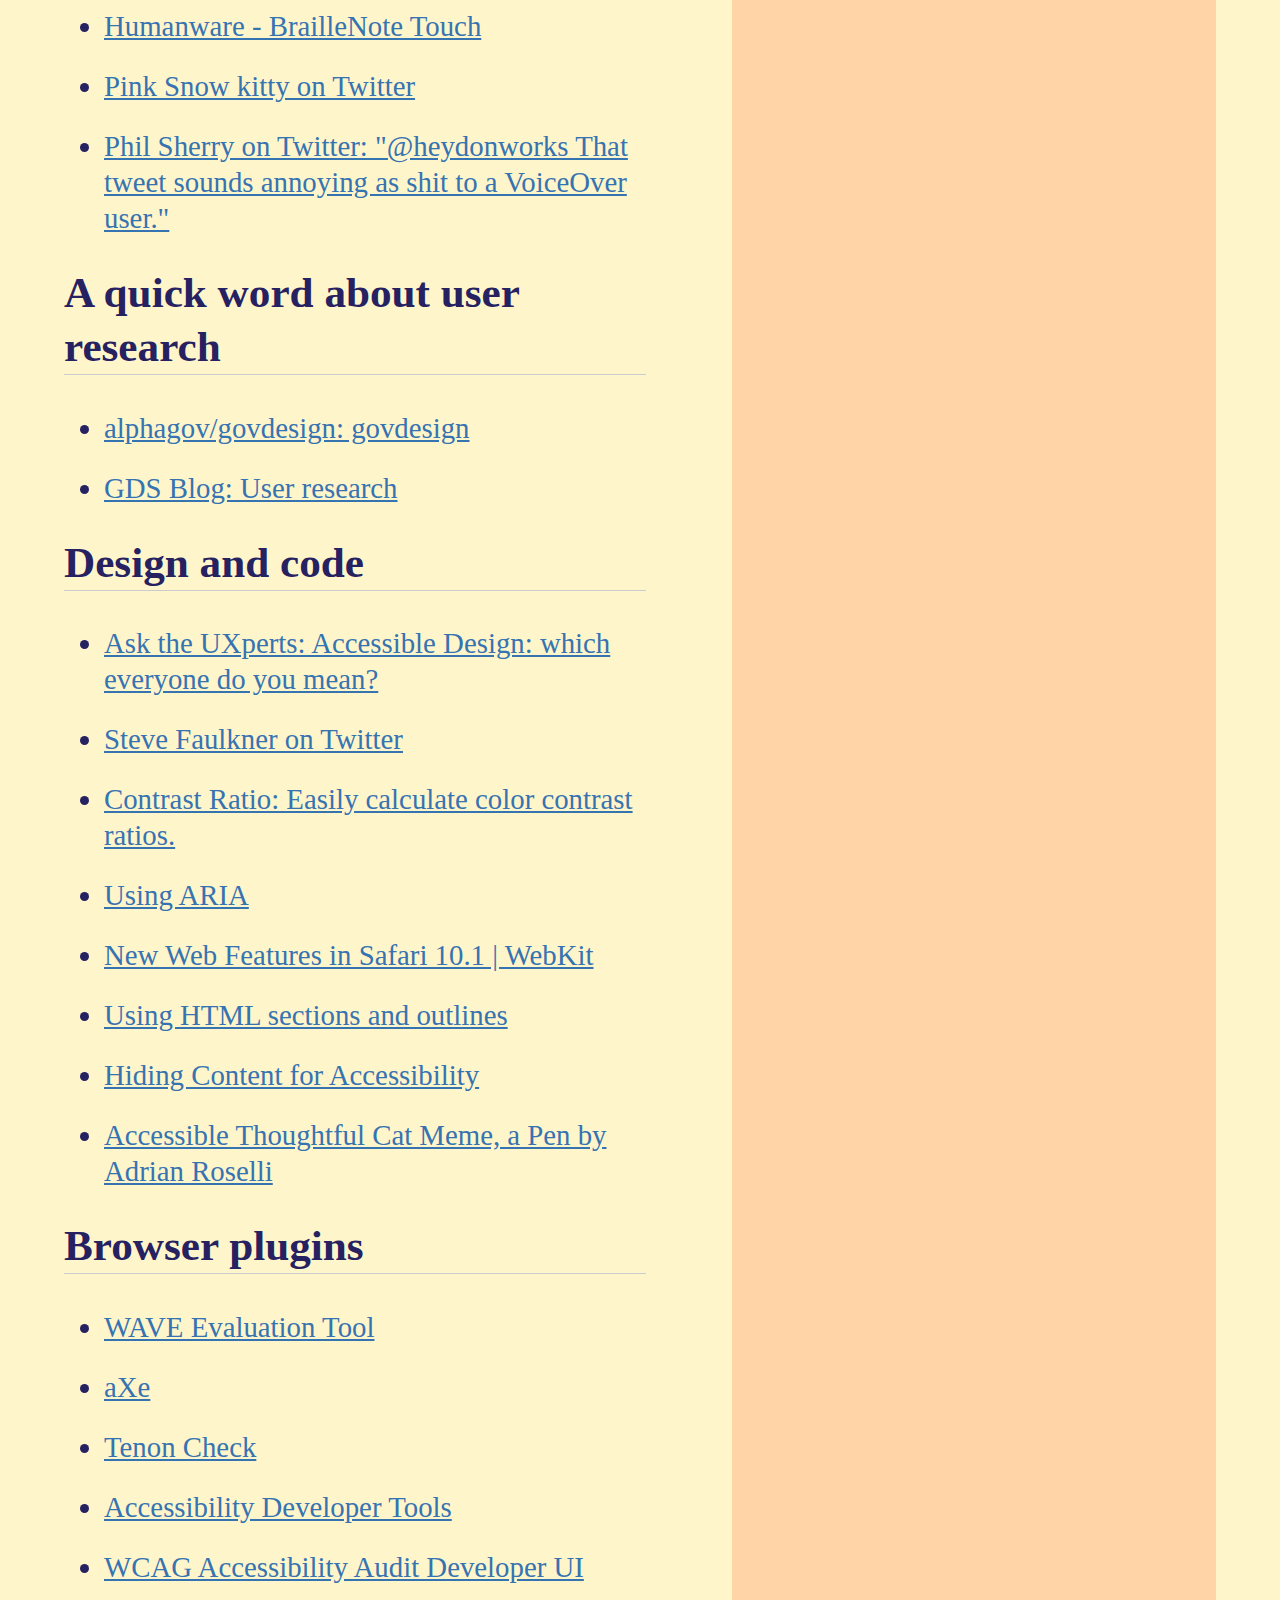
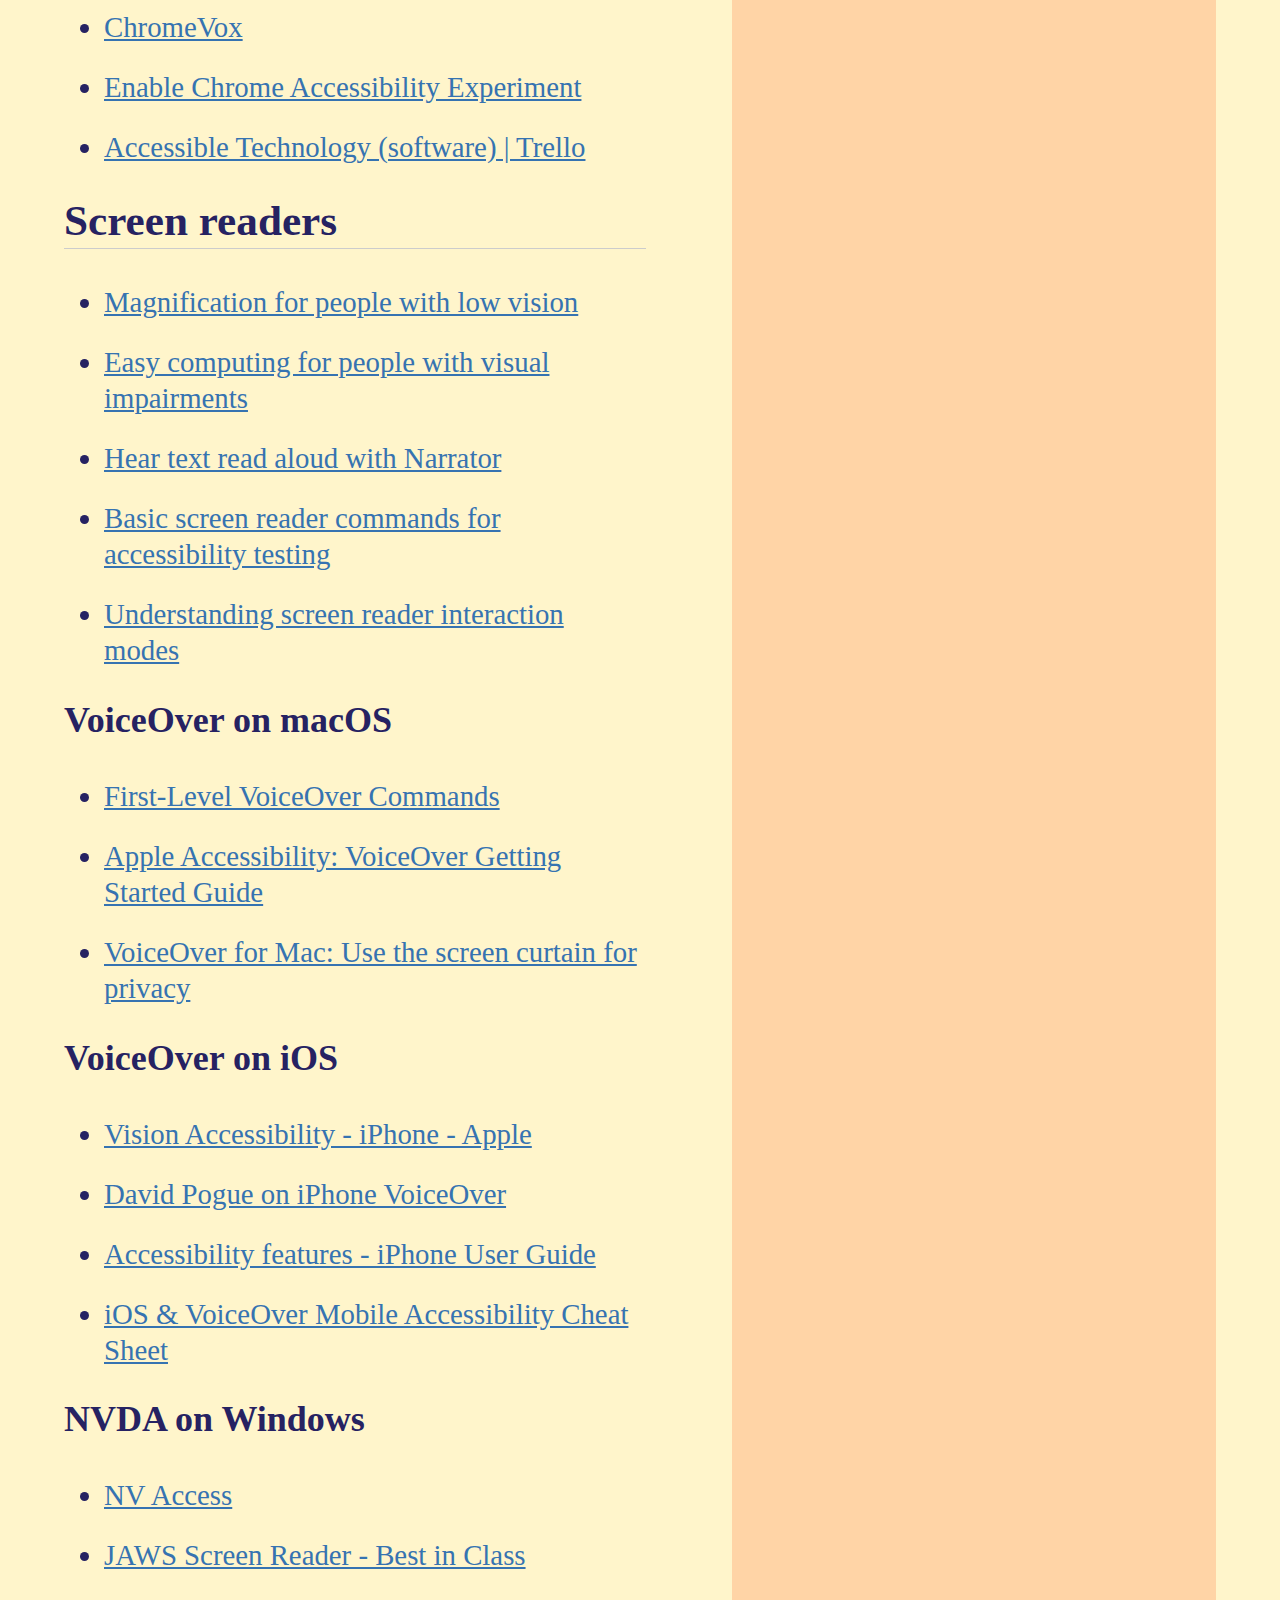
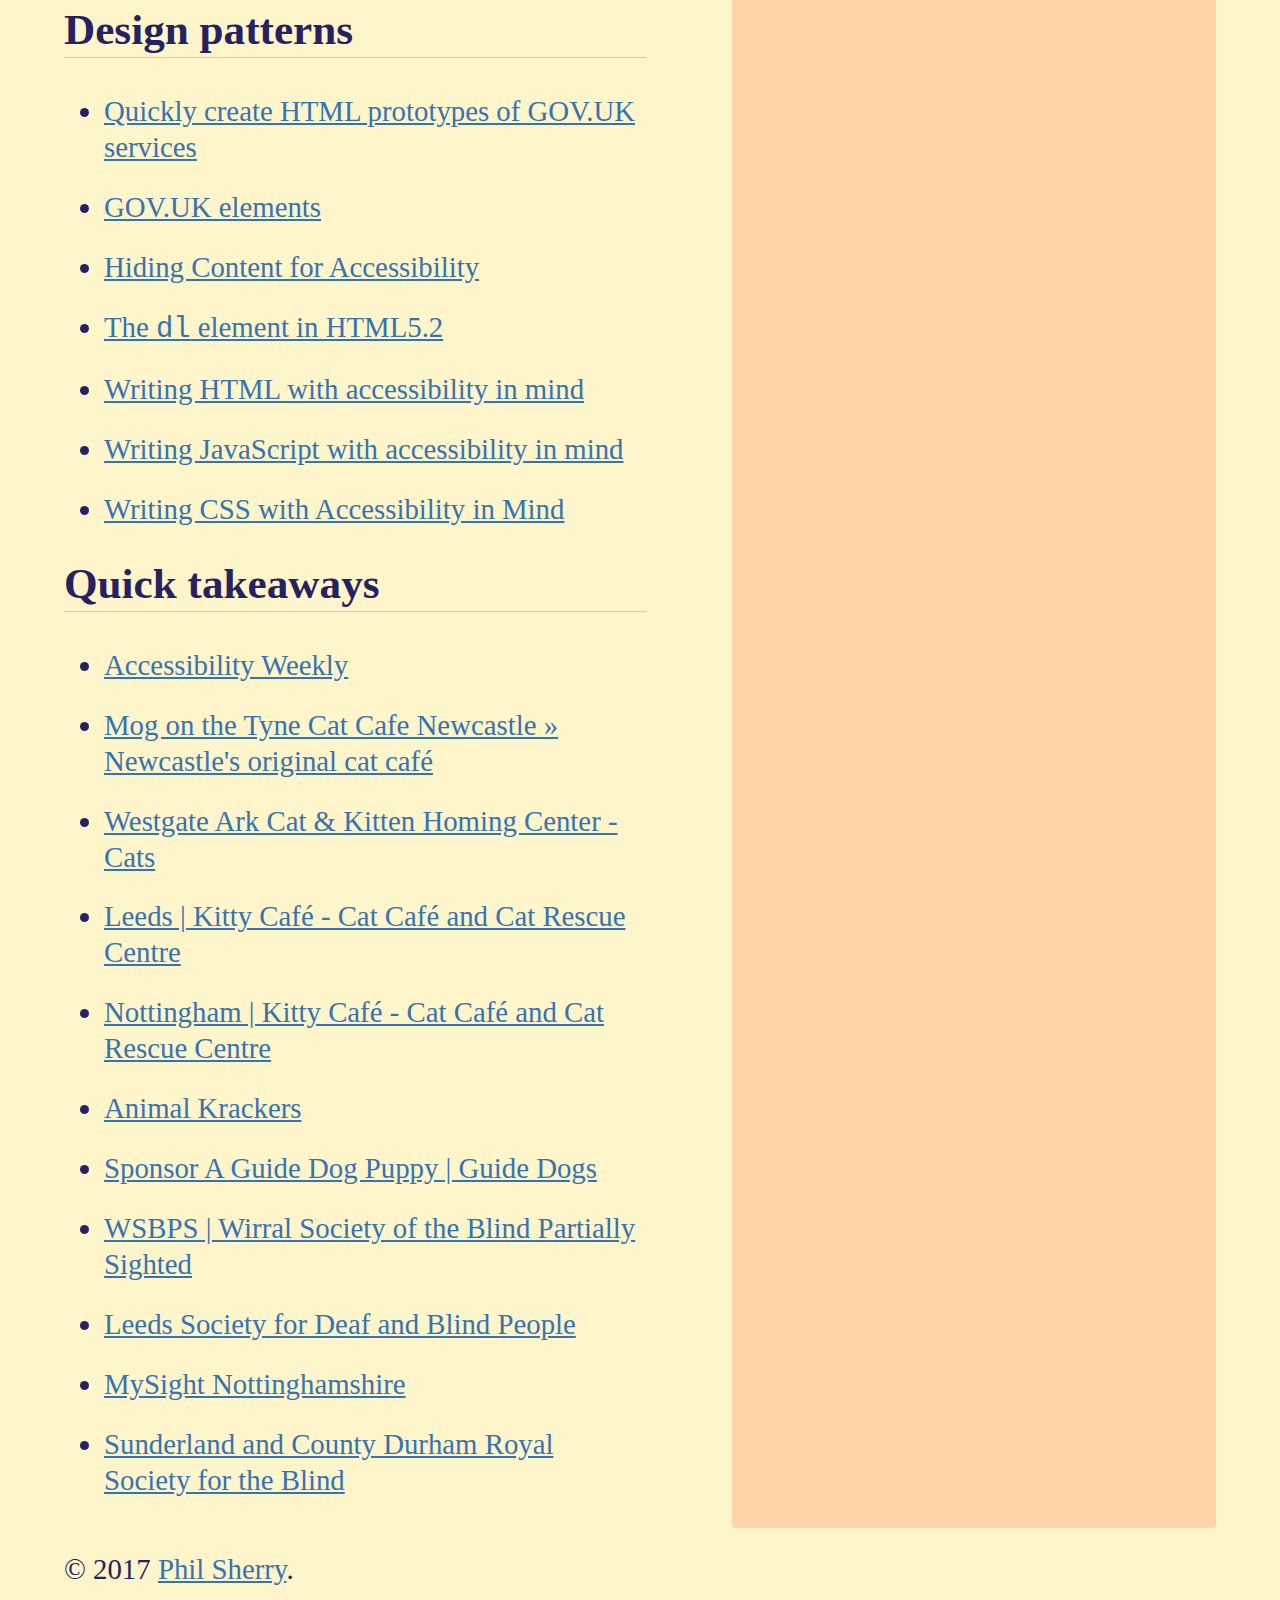
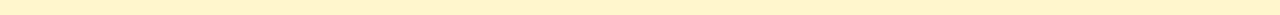
==== commit 0b8d111c: "Added the Roselli cat meme;" ====
--- a/index.html
+++ b/index.html
@@ -64,6 +64,7 @@
                 <li><a href="https://webkit.org/blog/7477/new-web-features-in-safari-10-1/">New Web Features in Safari 10.1 | WebKit</a></li>
                 <li><a href="https://developer.mozilla.org/en-US/docs/Web/Guide/HTML/Using_HTML_sections_and_outlines">Using HTML sections and outlines</a></li>
                 <li><a href="https://snook.ca/archives/html_and_css/hiding-content-for-accessibility">Hiding Content for Accessibility</a></li>
+                <li><a href="https://codepen.io/aardrian/pen/qYmgzY/">Accessible Thoughtful Cat Meme, a Pen by Adrian Roselli</a></li>
             </ul>
 
             <h2 id="toc-6">Browser plugins</h2>
